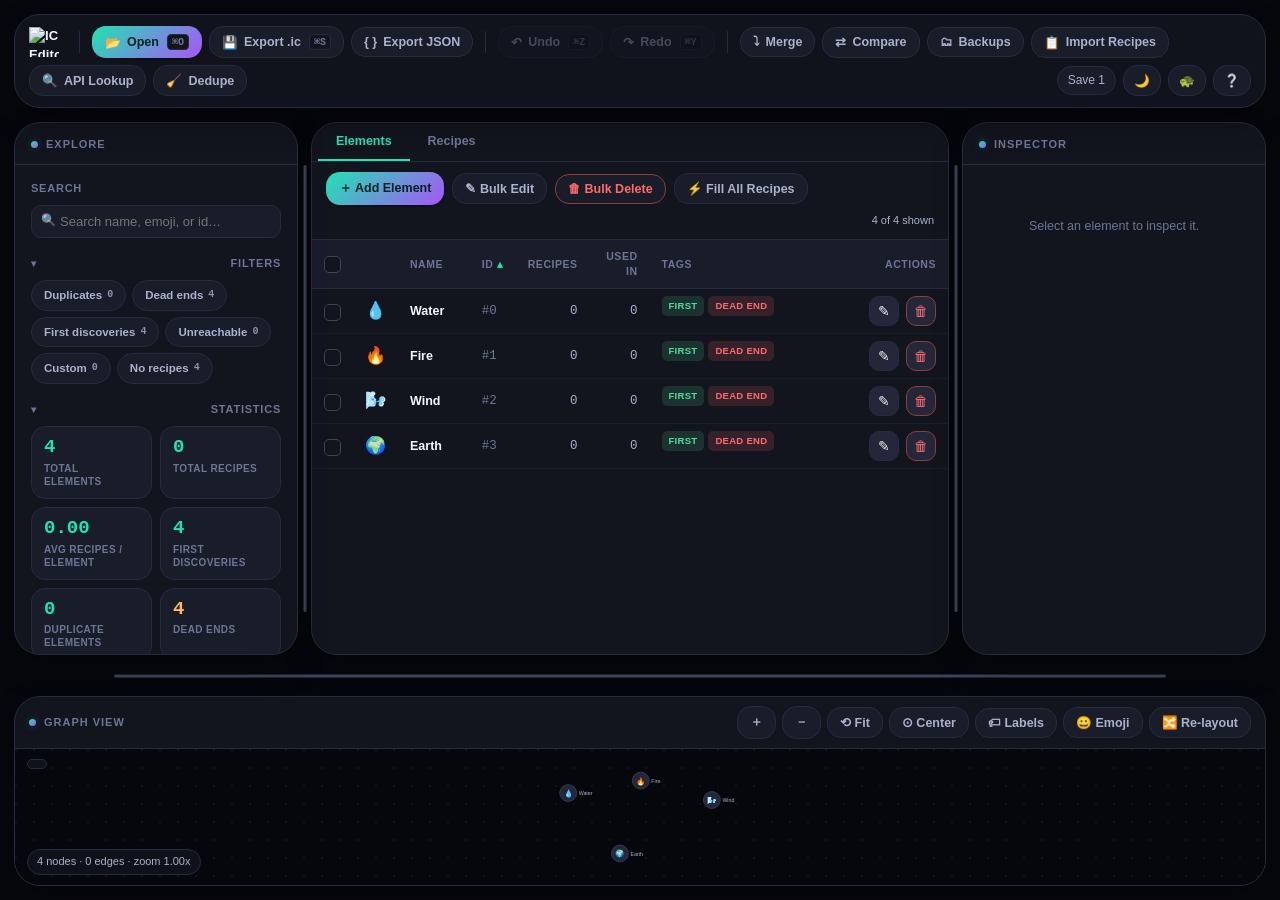
==== index.bc.html @ c38b6822 "Rename index.html to index.bc.html" ====
<!DOCTYPE html><html lang="en"><head><meta charset="UTF-8"><meta name="viewport" content="width=device-width,initial-scale=1"><meta http-equiv="X-UA-Compatible" content="IE=edge"><meta name="color-scheme" content="light dark"><meta name="referrer" content="strict-origin-when-cross-origin"><meta name="format-detection" content="telephone=no"><meta name="rating" content="general"><link rel="apple-touch-icon" sizes="180x180" href="/apple-touch-icon.png"><link rel="icon" type="image/png" sizes="32x32" href="/favicon-32x32.png"><link rel="icon" type="image/png" sizes="16x16" href="/favicon-16x16.png"><link rel="shortcut icon" href="/favicon.ico"><link rel="preload" as="image" href="icon.png" fetchpriority="high"><link rel="preconnect" href="https://infinibrowser-ws-test.vercel.app"><link rel="dns-prefetch" href="https://infinibrowser-ws-test.vercel.app"><link rel="preconnect" href="https://cors.qikseek.qzz.io"><link rel="dns-prefetch" href="https://cors.qikseek.qzz.io"><title>InfiniEdit</title><meta name="description" content="Fast, browser-based Infinite Craft save editor. Edit elements and recipes, analyze saves, visualize dependencies, and look up recipes live."><meta name="keywords" content="Infinite Craft, Infinite Craft save editor, .ic editor, Infinite Craft editor, Infinite Craft tools, save file editor, element editor, recipe editor, InfiniEdit"><meta name="author" content="InfiniEdit"><meta name="application-name" content="InfiniEdit"><meta name="robots" content="index, follow, max-image-preview:large, max-snippet:-1, max-video-preview:-1"><meta name="googlebot" content="index, follow"><link rel="canonical" href="https://infiniedit.qzz.io"><link rel="alternate" hreflang="en" href="https://infiniedit.qzz.io"><link rel="alternate" hreflang="x-default" href="https://infiniedit.qzz.io"><link rel="sitemap" type="application/xml" href="/sitemap.xml"><meta property="og:type" content="website"><meta property="og:url" content="https://infiniedit.qzz.io"><meta property="og:title" content="InfiniEdit"><meta property="og:description" content="Edit, analyze, and visualize Infinite Craft save files directly in your browser, with live recipe lookups. No uploads, no accounts."><meta property="og:image" content="https://infiniedit.qzz.io/icon.png"><meta property="og:image:alt" content="InfiniEdit logo"><meta property="og:image:type" content="image/png"><meta property="og:site_name" content="InfiniEdit"><meta property="og:locale" content="en_US"><meta name="twitter:card" content="summary_large_image"><meta name="twitter:title" content="InfiniEdit"><meta name="twitter:description" content="A fast, private Infinite Craft save editor for .ic files. Edit elements, recipes, analyze saves, look up recipes live, and visualize your discoveries."><meta name="twitter:image" content="https://infiniedit.qzz.io/icon.png"><meta name="twitter:image:alt" content="InfiniEdit logo"><meta name="theme-color" content="#0e9787" media="(prefers-color-scheme: light)"><meta name="theme-color" content="#8A2BE2" media="(prefers-color-scheme: dark)"><meta name="mobile-web-app-capable" content="yes"><meta name="apple-mobile-web-app-capable" content="yes"><meta name="apple-mobile-web-app-status-bar-style" content="black-translucent"><meta name="apple-mobile-web-app-title" content="InfiniEdit"><link rel="manifest" href="manifest.webmanifest"><script type="application/ld+json">{
  "@context": "https://schema.org",
  "@type": "WebApplication",
  "@id": "https://infiniedit.qzz.io/#app",
  "name": "InfiniEdit",
  "url": "https://infiniedit.qzz.io",
  "image": "https://infiniedit.qzz.io/icon.png",
  "description": "A browser-based Infinite Craft save editor for editing, analyzing, and visualizing .ic save files, with live recipe lookups.",
  "datePublished": "2026-01-01",
  "dateModified": "2026-07-15",
  "applicationCategory": "UtilityApplication",
  "operatingSystem": "Any",
  "browserRequirements": "Requires a modern web browser",
  "inLanguage": "en",
  "isAccessibleForFree": true,
  "author": {
    "@type": "Organization",
    "name": "InfiniEdit",
    "url": "https://infiniedit.qzz.io"
  },
  "offers": {
    "@type": "Offer",
    "price": "0",
    "priceCurrency": "USD"
  },
  "featureList": [
    "Infinite Craft .ic save editing",
    "Element editor",
    "Recipe editor",
    "Save analysis",
    "Dependency graph visualization",
    "Live recipe lookups",
    "Local backups"
  ]
}</script><script type="application/ld+json">{
  "@context": "https://schema.org",
  "@type": "WebSite",
  "@id": "https://infiniedit.qzz.io/#website",
  "name": "InfiniEdit",
  "url": "https://infiniedit.qzz.io",
  "inLanguage": "en"
}</script><style>/* =============================================================
   INFINIEDIT — DESIGN SYSTEM
   All original selectors are preserved 1:1 so existing JS
   (which toggles classes like .open/.active/.selected/.show/
   .collapsed/.dimmed/.sorted etc.) continues to work unchanged.
   Row heights tied to JS virtualization math (36px) are preserved.
   ============================================================= */

:root{
  /* --- surfaces --- */
  --bg-0:#06070c;--bg-1:#12141e;--bg-2:#191c29;--bg-3:#232739;--bg-4:#2f3448;
  --border:#262b3d;--border-light:#3d4358;
  /* --- text --- */
  --text-0:#f6f7fc;--text-1:#aab2cc;--text-2:#6d7694;
  /* --- accent --- */
  --accent:#20e3b2;--accent-2:#a855f7;--accent-dim:#189d7c;
  --accent-glow:rgba(32,227,178,.24);--accent-2-glow:rgba(168,85,247,.24);
  --accent-gradient:linear-gradient(135deg,var(--accent),var(--accent-2));
  --danger:#ff6b6b;--danger-dim:#8f3d37;--warn:#ffb84d;--good:#4fdc9d;
  /* --- type --- */
  --mono:"JetBrains Mono","SFMono-Regular",Consolas,"Liberation Mono",Menlo,monospace;
  --sans:-apple-system,BlinkMacSystemFont,"Segoe UI",Roboto,Helvetica,Arial,sans-serif;
  /* --- motion --- */
  --ease:cubic-bezier(.22,.9,.32,1);--ease-spring:cubic-bezier(.34,1.4,.4,1);
  /* --- spacing / radius / elevation --- */
  --sp-1:4px;--sp-2:8px;--sp-3:12px;--sp-4:16px;--sp-5:22px;--sp-6:32px;
  --rad-sm:10px;--rad-md:14px;--rad-lg:20px;--rad-xl:26px;--rad-full:999px;
  --shadow-sm:0 1px 2px rgba(0,0,0,.3),0 1px 1px rgba(0,0,0,.2);
  --shadow-md:0 14px 34px -10px rgba(0,0,0,.5);
  --shadow-lg:0 28px 70px -14px rgba(0,0,0,.6);
  --panel-gap:14px;
  /* --- safe areas / touch --- */
  --safe-t:env(safe-area-inset-top,0px);--safe-b:env(safe-area-inset-bottom,0px);
  --safe-l:env(safe-area-inset-left,0px);--safe-r:env(safe-area-inset-right,0px);
  --tap:42px;
}

body.light-theme{
  --bg-0:#f6f7fb;--bg-1:#ffffff;--bg-2:#eef1f7;--bg-3:#e3e8f1;--bg-4:#d3dae7;
  --border:#dee3ee;--border-light:#c4cddc;
  --text-0:#141826;--text-1:#4a5268;--text-2:#7c869e;
  --accent:#0aa88f;--accent-2:#8b3ff0;--accent-dim:#088873;
  --accent-glow:rgba(10,168,143,.16);--accent-2-glow:rgba(139,63,240,.16);
  --danger:#d6473d;--danger-dim:#a8362d;--warn:#a97209;--good:#1f9d63;
  --shadow-sm:0 1px 2px rgba(20,24,38,.06);
  --shadow-md:0 10px 28px -8px rgba(20,24,38,.14);
  --shadow-lg:0 24px 60px -14px rgba(20,24,38,.22);
}
body.light-theme #graph-canvas-wrap{background:radial-gradient(circle at 1px 1px,rgba(0,0,0,.05) 1px,transparent 0) 0 0/18px 18px,var(--bg-0)}
body.light-theme #dropzone-overlay{background:rgba(14,151,135,.06)}
body.light-theme .modal-overlay{background:rgba(30,34,46,.32)}
body.light-theme .tag.custom{background:rgba(0,0,0,.06)}
body.light-theme #toolbar .brand .brand-icon{filter:invert(1)}

/* =============================================================
   RESET / BASE
   ============================================================= */
*{box-sizing:border-box;-webkit-tap-highlight-color:transparent}
body,html{height:100%;margin:0;overscroll-behavior:none}
body{
  background:var(--bg-0);color:var(--text-0);font-family:var(--sans);
  font-size:13.5px;line-height:1.45;overflow:hidden;-webkit-font-smoothing:antialiased;
  transition:background-color .25s var(--ease),color .25s var(--ease);
  touch-action:manipulation;
}
button{font-family:var(--sans);touch-action:manipulation}
input,select,textarea{font-family:var(--sans);font-size:16px}
@media (min-width:641px){input,select,textarea{font-size:inherit}}
:focus-visible{outline:2px solid var(--accent);outline-offset:2px;border-radius:4px}
::-webkit-scrollbar{width:10px;height:10px}
::-webkit-scrollbar-track{background:0 0}
::-webkit-scrollbar-thumb{background:var(--bg-4);border-radius:var(--rad-full)}
::-webkit-scrollbar-thumb:hover{background:var(--border-light)}

/* =============================================================
   APP SHELL
   ============================================================= */
#app{display:flex;flex-direction:column;height:100vh;opacity:0;transition:opacity .18s ease}

/* --- skip link (accessibility) --- */
.skip-link{
  position:absolute;left:-9999px;top:0;z-index:10000;
  background:var(--accent,#0e9787);color:#fff;padding:10px 16px;border-radius:0 0 8px 0;
  text-decoration:none;font-weight:600;font-size:14px;
}
.skip-link:focus{left:0;}

/* --- toolbar --- */
#toolbar{
  display:flex;align-items:center;gap:7px;
  padding:11px 14px;padding-top:calc(11px + var(--safe-t));
  padding-left:calc(14px + var(--safe-l));padding-right:calc(14px + var(--safe-r));
  background:color-mix(in srgb,var(--bg-1) 90%,transparent);
  border-bottom:1px solid var(--border);flex-shrink:0;flex-wrap:wrap;z-index:50;
  -webkit-backdrop-filter:blur(14px) saturate(150%);backdrop-filter:blur(14px) saturate(150%);
  box-shadow:0 1px 0 rgba(0,0,0,.02);
}
@media (min-width:901px){
  #toolbar{margin:var(--panel-gap) var(--panel-gap) 0;border-radius:var(--rad-xl);border:1px solid var(--border);box-shadow:var(--shadow-md)}
}
#toolbar .brand{font-weight:800;letter-spacing:.1px;color:var(--text-0);margin-right:8px;display:flex;align-items:center;gap:6px;font-size:13px}
#toolbar .brand .brand-icon{height:30px;width:auto;display:block;transition:filter .25s ease,transform .2s var(--ease-spring)}
#toolbar .brand .brand-icon:hover{transform:scale(1.05)}
#toolbar .brand .dot{background:var(--accent-gradient);-webkit-background-clip:text;background-clip:text;color:transparent;filter:drop-shadow(0 0 6px var(--accent-glow))}
#toolbar .sep{width:1px;height:22px;background:var(--border);margin:0 5px;border-radius:1px}
#toolbar .spacer{flex:1}
#toolbar .savename{
  font-size:12px;color:var(--text-1);padding:5px 10px;border:1px solid var(--border);
  border-radius:var(--rad-full);background:var(--bg-2);max-width:220px;
  white-space:nowrap;overflow:hidden;text-overflow:ellipsis;
}

/* --- toolbar buttons --- */
button.tbtn{
  display:flex;align-items:center;gap:6px;background:var(--bg-2);color:var(--text-1);
  border:1px solid var(--border);border-radius:var(--rad-md);padding:7px 12px;font-size:12.5px;
  font-weight:600;cursor:pointer;white-space:nowrap;
  transition:background .16s var(--ease),border-color .16s var(--ease),color .16s var(--ease),
             transform .12s var(--ease-spring),box-shadow .16s var(--ease);
}
button.tbtn:hover{background:var(--bg-3);color:var(--text-0);border-color:var(--border-light);transform:translateY(-1px)}
button.tbtn:active{transform:translateY(0) scale(.96);filter:brightness(.95)}
button.tbtn:active{background:var(--bg-4);transform:scale(.96) translateY(0)}
button.tbtn:disabled{opacity:.35;cursor:not-allowed;transform:none}
button.tbtn.primary{background:var(--accent-gradient);border:0;padding:8px 13px;color:#04221d;font-weight:700;box-shadow:var(--shadow-sm)}
button.tbtn.primary:hover{filter:brightness(1.08);box-shadow:0 0 0 4px var(--accent-glow),var(--shadow-sm);transform:translateY(-1px)}
button.tbtn.primary:active{filter:brightness(.96);transform:scale(.96)}
button.tbtn.danger{border-color:var(--danger-dim);color:var(--danger)}
button.tbtn.danger:hover{background:var(--danger-dim);color:#fff}
button.tbtn .kbd{font-family:var(--mono);font-size:10px;color:var(--text-2);background:var(--bg-1);border:1px solid var(--border);border-radius:4px;padding:1px 4px;margin-left:2px}

/* =============================================================
   LAYOUT / PANELS
   ============================================================= */
#mainsplit{flex:1;display:flex;min-height:0;overflow:hidden;background:var(--bg-0)}
#bottomsplit{display:flex;flex-direction:column;flex:1;min-height:0;background:var(--bg-0)}
.panel{background:var(--bg-1);display:flex;flex-direction:column;min-width:0;min-height:0;overflow:hidden;border:1px solid var(--border)}
.panel-header{
  padding:14px 16px 11px;border-bottom:1px solid var(--border);
  display:flex;align-items:center;justify-content:space-between;flex-shrink:0;
}
.panel-header h2{font-size:11px;text-transform:uppercase;letter-spacing:.09em;color:var(--text-2);margin:0;font-weight:800;display:flex;align-items:center;gap:8px}
.panel-header h2::before{content:'';width:7px;height:7px;border-radius:50%;background:var(--accent-gradient);flex-shrink:0;box-shadow:0 0 8px var(--accent-glow)}
.panel-body{flex:1;overflow-y:auto;padding:16px;contain:paint}
#sidebar-left{width:284px;flex-shrink:0}
#sidebar-right{width:304px;flex-shrink:0}
#center{flex:1;min-width:200px;display:flex;flex-direction:column}

.resizer{width:13px;flex-shrink:0;cursor:col-resize;background:0 0;position:relative;z-index:10;touch-action:none}
.resizer::after{content:'';position:absolute;left:50%;top:8%;bottom:8%;width:3px;transform:translateX(-50%);background:var(--border-light);border-radius:var(--rad-full);transition:background .15s var(--ease),height .15s var(--ease)}
.resizer.active::after,.resizer:hover::after{background:var(--accent)}
.resizer.horizontal{width:auto;height:13px;cursor:row-resize}
#graph-resizer{height:13px;cursor:row-resize;background:0 0;flex-shrink:0;touch-action:none;position:relative}
#graph-resizer::after{content:'';position:absolute;top:50%;left:8%;right:8%;height:3px;transform:translateY(-50%);background:var(--border-light);border-radius:var(--rad-full);transition:background .15s var(--ease)}
#graph-resizer.active::after,#graph-resizer:hover::after{background:var(--accent)}
#graphpanel{height:190px;flex-shrink:0;display:flex;flex-direction:column;min-height:120px}

@media (min-width:901px){
  #bottomsplit{padding:var(--panel-gap) var(--panel-gap) 0;gap:var(--panel-gap);box-sizing:border-box}
  #mainsplit{gap:0;overflow:visible}
  .panel{border-radius:var(--rad-xl);box-shadow:var(--shadow-md)}
  #graphpanel{border-radius:var(--rad-xl);box-shadow:var(--shadow-md);margin-bottom:var(--panel-gap)}
}

/* =============================================================
   SECTIONS / STATS / LISTS (left + right sidebars)
   ============================================================= */
.section{margin-bottom:18px}
.section-title{
  font-size:11px;text-transform:uppercase;letter-spacing:.07em;color:var(--text-2);
  margin:0 0 8px;font-weight:800;display:flex;align-items:center;justify-content:space-between;
  cursor:pointer;user-select:none;
}
.section-title:hover{color:var(--text-1)}
.section-title .chev{transition:transform .18s var(--ease-spring);font-size:10px}
.section.collapsed .chev{transform:rotate(-90deg)}
.section.collapsed .section-content{display:none}

.stat-grid{display:grid;grid-template-columns:1fr 1fr;gap:8px}
.stat-card{
  background:var(--bg-2);border:1px solid var(--border);border-radius:var(--rad-md);
  padding:10px 12px;transition:border-color .15s var(--ease),transform .15s var(--ease-spring);
}
.stat-card:hover{border-color:var(--border-light)}
.stat-card .num{font-size:19px;font-weight:800;font-family:var(--mono);color:var(--accent);line-height:1.15}
.stat-card .lbl{font-size:10px;color:var(--text-2);margin-top:3px;line-height:1.3;font-weight:600;text-transform:uppercase;letter-spacing:.04em}
.stat-card.warn .num{color:var(--warn)}
.stat-card.danger .num{color:var(--danger)}
.stat-card.full{grid-column:1/3}

.stat-list{font-size:12px;color:var(--text-1)}
.stat-list-row{display:flex;justify-content:space-between;gap:8px;padding:5px 2px;border-bottom:1px solid var(--bg-2);border-radius:6px;transition:background .12s var(--ease)}
.stat-list-row .k{color:var(--text-1);display:flex;align-items:center;gap:6px;overflow:hidden;text-overflow:ellipsis;white-space:nowrap}
.stat-list-row .v{font-family:var(--mono);color:var(--text-0);flex-shrink:0;font-weight:600}
.clickable-row{cursor:pointer;margin:0 -6px;padding-left:6px;padding-right:6px}
.clickable-row:hover{background:var(--bg-2)}
.clickable-row:hover .k{color:var(--accent)}

/* =============================================================
   FORM CONTROLS
   ============================================================= */
input.field-input,input.search-input,select.field-input,textarea.field-input{
  width:100%;background:var(--bg-2);border:1px solid var(--border);color:var(--text-0);
  border-radius:var(--rad-sm);padding:8px 10px;font-size:13px;outline:0;
  transition:border-color .14s var(--ease),box-shadow .14s var(--ease),background .14s var(--ease);
}
input.field-input:focus,input.search-input:focus,select.field-input:focus,textarea.field-input:focus{
  border-color:var(--accent);box-shadow:0 0 0 3px var(--accent-glow);background:var(--bg-1);
}
.search-wrap{position:relative;margin-bottom:10px}
.search-wrap .icon{position:absolute;left:10px;top:50%;transform:translateY(-50%);color:var(--text-2);font-size:12px;pointer-events:none}
.search-wrap input{padding-left:28px}

.filter-chip-row{display:flex;flex-wrap:wrap;gap:6px}
.chip{
  display:flex;align-items:center;gap:5px;background:var(--bg-2);border:1px solid var(--border);
  border-radius:var(--rad-full);padding:6px 12px;font-size:11.5px;color:var(--text-1);
  cursor:pointer;user-select:none;font-weight:600;transition:all .14s var(--ease);
}
.chip:hover{border-color:var(--border-light);color:var(--text-0);transform:translateY(-1px)}
.chip.active{background:var(--accent-glow);border-color:var(--accent);color:var(--accent)}
.chip .count{font-family:var(--mono);font-size:10px;opacity:.8}

label.field-label{display:block;font-size:10.5px;text-transform:uppercase;letter-spacing:.06em;color:var(--text-2);margin:12px 0 5px;font-weight:800}
label.field-label:first-child{margin-top:0}

/* =============================================================
   CENTER: TABS / TOOLBAR / TABLE
   ============================================================= */
#center-tabs{display:flex;border-bottom:1px solid var(--border);background:var(--bg-1);flex-shrink:0;padding:0 6px}
.tabbtn{
  padding:11px 18px;font-size:12.5px;color:var(--text-2);background:0 0;border:none;cursor:pointer;
  border-bottom:2px solid transparent;font-weight:700;transition:color .15s var(--ease),border-color .15s var(--ease);
}
.tabbtn:hover{color:var(--text-1)}
.tabbtn.active{color:var(--accent);border-bottom-color:var(--accent)}
#center-toolbar{display:flex;align-items:center;gap:8px;padding:10px 14px;border-bottom:1px solid var(--border);flex-shrink:0;flex-wrap:wrap;background:var(--bg-1)}
#center-toolbar .grow{flex:1;min-width:140px}
#center-content{flex:1;overflow:hidden;display:flex;flex-direction:column;min-height:0;contain:paint}

.table-wrap{flex:1;overflow:auto}
table.elem-table{width:100%;border-collapse:collapse;font-size:12.5px}
table.elem-table thead th{
  position:sticky;top:0;background:var(--bg-2);text-align:left;padding:9px 12px;color:var(--text-2);
  font-size:10.5px;text-transform:uppercase;letter-spacing:.05em;border-bottom:1px solid var(--border);
  z-index:2;font-weight:800;cursor:pointer;user-select:none;transition:color .12s var(--ease);
}
table.elem-table thead th:hover{color:var(--text-0)}
table.elem-table thead th.sorted::after{content:' ▾';color:var(--accent)}
table.elem-table thead th.sorted.asc::after{content:' ▴';color:var(--accent)}
table.elem-table tbody tr{border-bottom:1px solid var(--bg-2);cursor:pointer;transition:background .28s var(--ease),box-shadow .28s var(--ease),filter .22s var(--ease)}
table.elem-table tbody tr:hover{background:var(--bg-2)}
table.elem-table tbody tr:active{filter:brightness(.92)}
table.elem-table tbody tr.selected{background:var(--accent-glow);box-shadow:inset 3px 0 0 var(--accent);animation:rowSelectPop .55s var(--ease) both}
table.elem-table tbody tr.selected-bulk{background:var(--accent-2-glow);box-shadow:inset 3px 0 0 var(--accent-2);animation:rowSelectPop .55s var(--ease) both}
table.elem-table tbody tr.selected.selected-bulk{background:linear-gradient(90deg,var(--accent-glow),var(--accent-2-glow));box-shadow:inset 3px 0 0 var(--accent),inset -3px 0 0 var(--accent-2)}
@keyframes rowSelectPop{
  0%{filter:brightness(1.35) saturate(1.15)}
  60%{filter:brightness(1.08) saturate(1.05)}
  100%{filter:brightness(1) saturate(1)}
}
table.elem-table td{padding:7px 12px;color:var(--text-1);vertical-align:middle}
table.elem-table td.emoji-cell{font-size:17px;width:30px;text-align:center}
table.elem-table td.name-cell{color:var(--text-0);font-weight:600}
table.elem-table td.id-cell{font-family:var(--mono);color:var(--text-2);width:46px}
table.elem-table td.num-cell{font-family:var(--mono);text-align:right;width:60px}
table.elem-table td.tags-cell{display:flex;gap:4px;flex-wrap:wrap}

.tag{font-size:9.5px;padding:3px 7px;border-radius:5px;font-weight:800;letter-spacing:.03em;text-transform:uppercase}
.tag.first{background:rgba(79,220,157,.15);color:var(--good)}
.tag.dup{background:rgba(242,186,72,.15);color:var(--warn)}
.tag.dead{background:rgba(243,111,102,.15);color:var(--danger)}
.tag.unreach{background:rgba(154,139,253,.18);color:var(--accent-2)}
.tag.custom{background:rgba(255,255,255,.08);color:var(--text-1)}
.tag.norecipe{background:rgba(242,186,72,.15);color:var(--warn)}

.icon-btn.lookup{color:var(--accent);border-color:var(--accent-dim)}
.icon-btn.lookup:hover{background:var(--accent-glow)}
.icon-btn.lookup:disabled{opacity:.4;cursor:wait}
td.actions-cell{text-align:right;white-space:nowrap;width:130px;min-width:130px;padding-right:12px;overflow:visible}
td.actions-cell .icon-btn{display:inline-flex;vertical-align:middle;margin-left:4px}
.icon-btn{background:var(--bg-3);border:1px solid var(--border);color:var(--text-0);border-radius:var(--rad-sm);width:30px;height:30px;display:flex;align-items:center;justify-content:center;cursor:pointer;font-size:14px;flex-shrink:0;transition:background .12s var(--ease),color .12s var(--ease),transform .1s var(--ease),filter .1s var(--ease),border-color .12s var(--ease)}
.icon-btn:hover{background:var(--accent-glow);color:var(--accent);border-color:var(--accent)}
.icon-btn:active{transform:scale(.88);filter:brightness(.92)}
.icon-btn.danger{color:var(--danger);border-color:var(--danger-dim)}
.icon-btn.danger:hover{background:var(--danger-dim);color:#fff;border-color:var(--danger)}
.checkbox-cell{width:28px;text-align:center}

/* Custom animated checkboxes (row-cb / select-all-cb) */
.checkbox-cell input[type="checkbox"]{
  appearance:none;-webkit-appearance:none;margin:0;
  width:17px;height:17px;border-radius:5px;
  border:1.5px solid var(--border-light);background:var(--bg-1);
  display:inline-grid;place-content:center;vertical-align:middle;
  cursor:pointer;position:relative;
  transition:background .22s var(--ease),border-color .22s var(--ease),transform .16s var(--ease);
}
.checkbox-cell input[type="checkbox"]:hover{border-color:var(--accent)}
.checkbox-cell input[type="checkbox"]:active{transform:scale(.88)}
.checkbox-cell input[type="checkbox"]::before{
  content:"";
  width:10px;height:10px;
  clip-path:polygon(14% 44%,0 65%,50% 100%,100% 16%,80% 0,45% 62%);
  transform:scale(0);transform-origin:center;
  background:#04221d;
  transition:transform .36s var(--ease-spring);
}
.checkbox-cell input[type="checkbox"]::after{
  content:"";position:absolute;inset:-4px;border-radius:8px;
  box-shadow:0 0 0 0 var(--accent-glow);opacity:0;pointer-events:none;
}
.checkbox-cell input[type="checkbox"]:checked{
  background:var(--accent-gradient);border-color:transparent;
  box-shadow:0 0 0 3px var(--accent-glow);
}
.checkbox-cell input[type="checkbox"]:checked::before{transform:scale(1)}
.checkbox-cell input[type="checkbox"]:checked::after{animation:checkRingPulse .75s var(--ease) both}
@keyframes checkRingPulse{
  0%{box-shadow:0 0 0 0 var(--accent-glow);opacity:.9}
  100%{box-shadow:0 0 0 9px transparent;opacity:0}
}
.checkbox-cell input[type="checkbox"]:indeterminate{
  background:var(--accent-gradient);border-color:transparent;
}
.checkbox-cell input[type="checkbox"]:indeterminate::before{
  clip-path:none;width:9px;height:2px;border-radius:1px;transform:scale(1);
}

/* =============================================================
   EMPTY STATES
   ============================================================= */
.empty-state{display:flex;flex-direction:column;align-items:center;justify-content:center;height:100%;color:var(--text-2);text-align:center;padding:44px;gap:12px}
.empty-state .big{font-size:44px;opacity:.55;filter:drop-shadow(0 6px 18px var(--accent-glow))}
.empty-state h3{color:var(--text-0);margin:0;font-size:15px;font-weight:700}
.empty-state p{margin:0;font-size:12.5px;max-width:320px;line-height:1.6}

/* =============================================================
   RECIPES LIST
   ============================================================= */
.recipe-table-wrap{flex:1;overflow:auto}
.recipe-row{display:grid;grid-template-columns:50px 1fr 28px 1fr 70px;gap:8px;align-items:center;padding:6px 12px;border-bottom:1px solid var(--bg-2);font-size:12.5px;transition:background .12s var(--ease)}
.recipe-row:hover{background:var(--bg-2)}
.recipe-row .ing{display:flex;align-items:center;gap:6px;color:var(--text-0);overflow:hidden}
.recipe-row .ing .em{font-size:14px}
.recipe-row .plus{color:var(--text-2);text-align:center}
.recipe-row .result{display:flex;align-items:center;gap:6px;color:var(--accent);font-weight:700;overflow:hidden}
.recipe-row .id-badge{font-family:var(--mono);font-size:10px;color:var(--text-2)}

/* =============================================================
   INSPECTOR
   ============================================================= */
.inspector-empty{color:var(--text-2);font-size:12.5px;text-align:center;padding:36px 12px}
.inspector-head{display:flex;align-items:center;gap:12px;margin-bottom:16px}
.inspector-emoji{font-size:34px;width:56px;height:56px;display:flex;align-items:center;justify-content:center;background:var(--bg-2);border-radius:var(--rad-md);border:1px solid var(--border);flex-shrink:0}
.inspector-name{font-size:16.5px;font-weight:800;color:var(--text-0);word-break:break-word}
.inspector-id{font-family:var(--mono);font-size:11px;color:var(--text-2)}
.inspector-tags{display:flex;gap:5px;margin-top:6px;flex-wrap:wrap}

.dep-tree{font-size:12.5px}
.dep-node{display:flex;align-items:center;gap:6px;padding:5px 7px;border-radius:6px;cursor:pointer;margin:1px 0;transition:background .12s var(--ease)}
.dep-node:hover{background:var(--bg-2)}
.dep-node .em{font-size:13px}
.dep-node .nm{color:var(--text-1);flex:1;overflow:hidden;text-overflow:ellipsis;white-space:nowrap}
.dep-children{margin-left:17px;border-left:1px dashed var(--border);padding-left:7px}
.dep-toggle{width:14px;color:var(--text-2);font-size:9px;text-align:center;flex-shrink:0}

/* =============================================================
   GRAPH
   ============================================================= */
#graphpanel .panel-header{padding:9px 14px}
#graph-toolbar{display:flex;gap:6px;align-items:center;flex-wrap:wrap}
#graph-canvas-wrap{flex:1;position:relative;overflow:hidden;background:radial-gradient(circle at 1px 1px,rgba(255,255,255,.045) 1px,transparent 0) 0 0/18px 18px,var(--bg-0)}
#graph-svg{width:100%;height:100%;display:block;cursor:grab;touch-action:none}
#graph-svg.panning{cursor:grabbing}
.graph-edge{stroke:#3a4258;stroke-width:1.2;fill:none;transition:stroke .2s var(--ease),opacity .2s var(--ease)}
.graph-edge.hl-fwd{stroke:var(--accent);stroke-width:1.8;opacity:.9}
.graph-edge.hl-rev{stroke:var(--warn);stroke-width:1.8;opacity:.9}
.graph-node-circle{fill:var(--bg-3);stroke:var(--border-light);stroke-width:1.5;cursor:pointer;transition:fill .18s var(--ease),stroke .18s var(--ease),opacity .18s var(--ease),filter .18s var(--ease)}
.graph-node-circle:hover{stroke:var(--text-1);filter:drop-shadow(0 0 6px rgba(255,255,255,.15))}
.graph-node-circle.selected{fill:var(--accent-glow);stroke:var(--accent);stroke-width:2.5;filter:drop-shadow(0 0 8px var(--accent-glow)) drop-shadow(0 0 14px var(--accent-2-glow))}
.graph-node-circle.hl-fwd{stroke:var(--accent)}
.graph-node-circle.hl-rev{stroke:var(--warn)}
.graph-node-circle.dimmed{opacity:.25}
.graph-edge.dimmed{opacity:.08}
.graph-label{fill:var(--text-1);font-size:10px;font-family:var(--sans);pointer-events:none;user-select:none;transition:opacity .18s var(--ease)}
.graph-label.dimmed{opacity:.15}
.graph-emoji{font-size:14px;text-anchor:middle;dominant-baseline:central;pointer-events:none;user-select:none}
#graph-viewport{will-change:transform}
#graph-viewport.animated{transition:transform .32s var(--ease-spring)}
#graph-status{position:absolute;bottom:10px;left:12px;font-size:11px;color:var(--text-1);background:color-mix(in srgb,var(--bg-1) 85%,transparent);padding:4px 9px;border-radius:var(--rad-full);pointer-events:none;border:1px solid var(--border);-webkit-backdrop-filter:blur(6px);backdrop-filter:blur(6px)}
#graph-search-hint{position:absolute;top:10px;left:12px;font-size:11px;color:var(--text-1);background:color-mix(in srgb,var(--bg-1) 85%,transparent);padding:4px 9px;border-radius:var(--rad-full);pointer-events:none;border:1px solid var(--border);-webkit-backdrop-filter:blur(6px);backdrop-filter:blur(6px)}

/* =============================================================
   MODALS
   ============================================================= */
.modal-overlay{position:fixed;inset:0;background:rgba(4,6,10,.55);display:flex;align-items:center;justify-content:center;z-index:1000;backdrop-filter:blur(4px);animation:overlayfade .18s var(--ease)}
@keyframes overlayfade{from{opacity:0}to{opacity:1}}
.modal{background:var(--bg-1);border:1px solid var(--border);border-radius:var(--rad-xl);width:460px;max-width:92vw;max-height:86vh;display:flex;flex-direction:column;box-shadow:var(--shadow-lg);animation:modalpop .22s var(--ease-spring)}
@keyframes modalpop{from{opacity:0;transform:scale(.96) translateY(10px)}to{opacity:1;transform:scale(1) translateY(0)}}
.modal.wide{width:680px}
.modal-header{padding:16px 20px;border-bottom:1px solid var(--border);display:flex;justify-content:space-between;align-items:center}
.modal-header h3{margin:0;font-size:14.5px;color:var(--text-0);font-weight:800}
.modal-close{background:0 0;border:none;color:var(--text-2);font-size:19px;cursor:pointer;line-height:1;border-radius:var(--rad-sm);width:28px;height:28px;transition:background .12s var(--ease),color .12s var(--ease)}
.modal-close:hover{color:var(--text-0);background:var(--bg-2)}
.modal-body{padding:18px 20px;overflow-y:auto;flex:1}
.modal-footer{padding:14px 20px;border-top:1px solid var(--border);display:flex;justify-content:flex-end;gap:8px}
.modal-row{display:flex;gap:10px;align-items:flex-end}
.modal-row>div{flex:1}

.emoji-input-row{display:flex;gap:8px}
.emoji-input-row input{width:60px;text-align:center;font-size:18px;flex:none}
.emoji-picker-list{display:flex;flex-wrap:wrap;gap:4px;max-height:140px;overflow-y:auto;margin-top:8px;padding:8px;background:var(--bg-2);border-radius:var(--rad-sm);border:1px solid var(--border)}
.emoji-picker-list span{font-size:17px;cursor:pointer;padding:5px;border-radius:6px;transition:background .1s var(--ease)}
.emoji-picker-list span:hover{background:var(--bg-4)}

.ingredient-picker{position:relative}
.ingredient-results{position:absolute;top:100%;left:0;right:0;background:var(--bg-2);border:1px solid var(--border);border-radius:var(--rad-sm);max-height:160px;overflow-y:auto;z-index:30;margin-top:4px;box-shadow:var(--shadow-md)}
.ingredient-results .opt{padding:7px 10px;cursor:pointer;display:flex;gap:6px;align-items:center;font-size:12.5px;transition:background .1s var(--ease)}
.ingredient-results .opt:hover{background:var(--bg-3)}
.ingredient-results .opt .em{font-size:14px}
.ingredient-results .opt .id{color:var(--text-2);font-family:var(--mono);font-size:10px;margin-left:auto}

.recipe-edit-row{display:flex;align-items:center;gap:8px;margin-bottom:8px}
.recipe-edit-row .arrow{color:var(--text-2)}
.recipe-edit-row .rm{flex-shrink:0}

/* =============================================================
   TOASTS
   ============================================================= */
.toast-stack{position:fixed;bottom:18px;right:18px;display:flex;flex-direction:column;gap:8px;z-index:2000}
.toast{
  background:var(--bg-2);border:1px solid var(--border-light);border-radius:var(--rad-md);
  padding:11px 15px;font-size:12.5px;color:var(--text-0);box-shadow:var(--shadow-md);
  display:flex;align-items:center;gap:8px;min-width:220px;animation:toastin .18s var(--ease-spring);
}
.toast.success{border-color:var(--accent-dim)}
.toast.error{border-color:var(--danger-dim)}
@keyframes toastin{from{opacity:0;transform:translateY(8px) scale(.98)}to{opacity:1;transform:translateY(0) scale(1)}}

/* =============================================================
   DROPZONE
   ============================================================= */
#dropzone-overlay{position:fixed;inset:0;background:rgba(45,220,194,.08);border:3px dashed var(--accent);z-index:5000;display:none;align-items:center;justify-content:center}
#dropzone-overlay.active{display:flex}
#dropzone-overlay .msg{background:var(--bg-1);padding:26px 40px;border-radius:var(--rad-lg);font-size:16px;color:var(--accent);border:1px solid var(--accent);font-weight:800;box-shadow:var(--shadow-lg)}

.btn-text{background:0 0;border:none;color:var(--accent);cursor:pointer;font-size:12px;text-decoration:underline;padding:0;font-weight:600}
.btn-text:hover{color:var(--text-0)}

#open-modal-dropzone{
  border:2px dashed var(--border-light);border-radius:var(--rad-lg);background:var(--bg-2);
  padding:40px 24px 32px;text-align:center;cursor:pointer;position:relative;user-select:none;
  transition:border-color .18s var(--ease),background .18s var(--ease),box-shadow .18s var(--ease),transform .18s var(--ease-spring);
}
#open-modal-dropzone.drag-over,#open-modal-dropzone:hover{border-color:var(--accent);background:color-mix(in srgb,var(--bg-2) 80%,var(--accent) 4%);box-shadow:0 0 0 5px var(--accent-glow);transform:translateY(-2px)}
#open-modal-dropzone .dz-icon{font-size:42px;margin-bottom:12px;line-height:1}
#open-modal-dropzone .dz-title{font-size:14.5px;font-weight:800;color:var(--text-0);margin-bottom:4px}
#open-modal-dropzone .dz-sub{font-size:12px;color:var(--text-2)}
#open-modal-dropzone .dz-btn{display:inline-block;margin-top:16px;padding:8px 20px;border-radius:var(--rad-md);background:var(--accent-gradient);color:#04221d;font-weight:800;font-size:12.5px;cursor:pointer;border:none;transition:filter .15s var(--ease),transform .15s var(--ease-spring)}
#open-modal-dropzone .dz-btn:hover{filter:brightness(1.1);transform:translateY(-1px)}
#open-modal-dropzone input[type=file]{display:none}

/* =============================================================
   TUTORIAL
   ============================================================= */
.tutorial-toggle{display:flex;align-items:center;justify-content:space-between;width:100%;background:0 0;border:none;color:var(--text-1);font-size:12.5px;font-weight:700;cursor:pointer;padding:12px 0 5px;border-top:1px solid var(--border);margin-top:18px;letter-spacing:.02em}
.tutorial-toggle .arr{font-size:10px;color:var(--text-2);transition:transform .2s var(--ease-spring)}
.tutorial-toggle.open .arr{transform:rotate(90deg)}
.tutorial-steps{display:none;padding:10px 0 4px}
.tutorial-steps.open{display:block}
.tut-step{display:flex;gap:12px;align-items:flex-start;padding:9px 0;border-bottom:1px solid var(--bg-3)}
.tut-step:last-child{border-bottom:none}
.tut-step .num{flex-shrink:0;width:23px;height:23px;border-radius:50%;background:var(--accent-gradient);color:#04221d;font-size:11px;font-weight:800;display:flex;align-items:center;justify-content:center}
.tut-step .body{flex:1}
.tut-step .body strong{font-size:12.5px;color:var(--text-0);display:block;margin-bottom:2px}
.tut-step .body span{font-size:11.5px;color:var(--text-2);line-height:1.55}
.tut-step .body code{background:var(--bg-3);border:1px solid var(--border);border-radius:5px;padding:1px 6px;font-family:var(--mono);font-size:10px;color:var(--accent)}
.tut-platform-tabs{display:flex;gap:6px;margin-bottom:10px;padding-top:4px}
.tut-ptab{padding:5px 13px;border-radius:var(--rad-full);font-size:11px;font-weight:700;cursor:pointer;background:var(--bg-3);color:var(--text-2);border:1px solid var(--border);transition:all .15s var(--ease)}
.tut-ptab.active{background:var(--accent-gradient);color:#04221d;border-color:transparent}
.tut-os-block{display:none}
.tut-os-block.active{display:block}

/* =============================================================
   BULK FILL
   ============================================================= */
.bulkfill-bar-track{width:100%;height:8px;border-radius:var(--rad-full);background:var(--bg-3);overflow:hidden;margin:12px 0 6px}
.bulkfill-bar-fill{height:100%;background:var(--accent-gradient);transition:width .3s var(--ease);border-radius:var(--rad-full)}
.bulkfill-count{font-size:12px;color:var(--text-2);display:flex;justify-content:space-between}
.bulkfill-log{margin-top:14px;max-height:180px;overflow-y:auto;border:1px solid var(--border);border-radius:var(--rad-md);background:var(--bg-2)}
.bulkfill-log-row{display:flex;align-items:center;gap:8px;padding:7px 11px;font-size:12px;border-bottom:1px solid var(--bg-3)}
.bulkfill-log-row:last-child{border-bottom:none}
.bulkfill-log-row .ic{width:16px;text-align:center;flex-shrink:0}
.bulkfill-log-row.ok .ic{color:var(--good)}
.bulkfill-log-row.fail .ic{color:var(--danger)}
.bulkfill-log-row .name{flex:1;color:var(--text-1);overflow:hidden;text-overflow:ellipsis;white-space:nowrap}

/* =============================================================
   UTILITIES
   ============================================================= */
.muted{color:var(--text-2)}
.small.muted,.muted.small{color:var(--text-1)}
.small{font-size:11px}
.flex{display:flex;align-items:center}
.gap6{gap:6px}
.gap8{gap:8px}
.between{justify-content:space-between}
.wrap{flex-wrap:wrap}

.diff-table{width:100%;border-collapse:collapse;font-size:12px}
.diff-table th{text-align:left;padding:7px 9px;background:var(--bg-2);color:var(--text-2);position:sticky;top:0;font-weight:800}
.diff-table td{padding:6px 9px;border-bottom:1px solid var(--bg-2)}
.diff-add{color:var(--good)}
.diff-rem{color:var(--danger)}
.diff-mod{color:var(--warn)}

.backup-item{display:flex;justify-content:space-between;align-items:center;padding:10px 12px;background:var(--bg-2);border-radius:var(--rad-md);margin-bottom:7px;border:1px solid var(--border);transition:border-color .12s var(--ease)}
.backup-item:hover{border-color:var(--border-light)}
.backup-item .meta{font-size:11px;color:var(--text-2)}
.backup-item .name{font-size:12.5px;color:var(--text-0);font-weight:700}

/* =============================================================
   MOBILE NAV / HAMBURGER / OVERFLOW MENU
   ============================================================= */
#btn-mobile-inspector,#btn-mobile-menu{display:none}
button.tbtn.icon-only{padding:7px 10px}
.hamburger-btn{padding:9px 11px}
.hamburger{position:relative;width:16px;height:12px;display:inline-block;flex-shrink:0}
.hamburger span{position:absolute;left:0;width:100%;height:2px;border-radius:2px;background:currentColor;transition:top .22s var(--ease-spring),transform .22s var(--ease-spring),opacity .16s var(--ease)}
.hamburger span:nth-child(1){top:0}
.hamburger span:nth-child(2){top:5px}
.hamburger span:nth-child(3){top:10px}
.hamburger-btn.open .hamburger span:nth-child(1){top:5px;transform:rotate(45deg)}
.hamburger-btn.open .hamburger span:nth-child(2){opacity:0;transform:scaleX(0)}
.hamburger-btn.open .hamburger span:nth-child(3){top:5px;transform:rotate(-45deg)}
.brand-short{display:none}

#mobile-backdrop{position:fixed;inset:0;background:rgba(4,6,10,.5);z-index:35;opacity:0;pointer-events:none;transition:opacity .22s var(--ease);-webkit-backdrop-filter:blur(2px);backdrop-filter:blur(2px)}
#mobile-backdrop.show{opacity:1;pointer-events:auto}

.overflow-wrap{position:relative}
.overflow-menu{
  display:none;position:fixed;top:0;left:0;background:var(--bg-2);border:1px solid var(--border);
  border-radius:var(--rad-md);box-shadow:var(--shadow-lg);padding:6px;width:210px;z-index:2500;
  flex-direction:column;gap:2px;max-height:min(400px,calc(100vh - 20px));overflow-y:auto;
  animation:popopen .18s var(--ease-spring);
}
.overflow-menu.show{display:flex}
@keyframes popopen{from{opacity:0;transform:scale(.94) translateY(-4px)}to{opacity:1;transform:scale(1) translateY(0)}}
.omenu-item{background:0 0;border:none;color:var(--text-1);text-align:left;padding:11px 11px;border-radius:var(--rad-sm);font-size:13px;font-weight:600;cursor:pointer;white-space:nowrap;transition:background .12s var(--ease),color .12s var(--ease);min-height:var(--tap);display:flex;align-items:center}
.omenu-item:hover{background:var(--bg-3);color:var(--text-0)}
.omenu-item:active{background:var(--bg-4)}

@media (max-width:1080px){.overflow-item{display:none!important}.overflow-wrap{display:inline-flex}}
@media (min-width:1081px){.overflow-wrap{display:none}}

/* =============================================================
   RESPONSIVE — TABLET / MOBILE PORTRAIT
   ============================================================= */
@media (max-width:900px){
  body{font-size:14px}
  #sidebar-left,#sidebar-right{
    position:fixed;top:0;bottom:0;z-index:40;width:86vw!important;max-width:340px;
    box-shadow:var(--shadow-lg);transition:transform .3s var(--ease-spring);padding-top:var(--safe-t);
  }
  #sidebar-left{left:0;transform:translateX(-104%);border-right:1px solid var(--border)}
  #sidebar-right{right:0;transform:translateX(104%);border-left:1px solid var(--border)}
  #sidebar-left.open{transform:translateX(0)}
  #sidebar-right.open{transform:translateX(0)}
  .resizer{display:none}
  #btn-mobile-inspector,#btn-mobile-menu{display:flex}
  .brand-full{display:none}
  .brand-short{display:inline}
  #toolbar .brand{margin-right:4px}
  #toolbar .savename{display:none}
  button.tbtn .kbd{display:none}
  button.tbtn .lbl{display:none}
  button.tbtn{min-height:var(--tap);padding:9px 11px}
  .icon-btn{width:34px;height:34px}
  #graphpanel{min-height:150px}
  #graph-resizer{height:16px;margin-top:-6px}
  .panel-body{padding-bottom:calc(14px + var(--safe-b));-webkit-overflow-scrolling:touch}
  .recipe-table-wrap,.table-wrap{-webkit-overflow-scrolling:touch}
  table.elem-table td{padding:9px 10px}
  table.elem-table thead th{padding:9px 10px}
  .chip{padding:8px 13px;font-size:13px}
}

@media (max-width:640px){
  .modal-overlay{align-items:flex-end;padding:0;-webkit-backdrop-filter:blur(5px);backdrop-filter:blur(5px)}
  .modal{width:100%!important;max-width:100%;border-radius:20px 20px 0 0;max-height:88vh;padding-bottom:var(--safe-b);animation:sheetup .32s var(--ease-spring)}
  @keyframes sheetup{from{transform:translateY(60px);opacity:.4}to{transform:translateY(0);opacity:1}}
  .modal-footer{flex-wrap:wrap}
  .modal-footer button{flex:1;min-height:var(--tap)}
  .toast-stack{left:12px;right:12px;bottom:calc(12px + var(--safe-b))}
  .toast{min-width:0}
}

@media (max-width:900px) and (orientation:landscape){
  #toolbar{padding-top:calc(4px + var(--safe-t));padding-bottom:4px;gap:4px}
  button.tbtn{min-height:34px;padding:6px 10px}
  #sidebar-left,#sidebar-right{width:56vw!important;max-width:360px}
  .panel-header{padding:7px 12px 6px}
  .section{margin-bottom:11px}
  #graphpanel{min-height:110px;height:34vh!important}
  .stat-card .num{font-size:16px}
  .modal-overlay{align-items:center;padding:14px;-webkit-backdrop-filter:blur(3px);backdrop-filter:blur(3px)}
  .modal{width:min(560px,90vw)!important;max-width:90vw;border-radius:16px!important;max-height:92vh;padding-bottom:0;animation:modalpop .2s var(--ease-spring)!important}
  .modal-body{padding:12px 18px}
  .modal-footer button{flex:none;min-height:var(--tap)}
  .toast-stack{bottom:calc(8px + var(--safe-b))}
}

/* z-index / stacking (mobile drawers over toolbar) */
#mainsplit{contain:none!important}
#mobile-backdrop{z-index:35!important}
#sidebar-left,#sidebar-right{z-index:60!important}
#toolbar{position:relative;z-index:70!important}
#btn-mobile-menu{position:relative;z-index:61}

/* row heights kept exact — must match virtualizeRows(..., 36, ...) in JS */
table.elem-table tbody tr:not(.vspacer){height:36px}
table.elem-table td{white-space:nowrap;overflow:hidden;text-overflow:ellipsis}
table.elem-table td.tags-cell{max-width:180px}
.vspacer td{padding:0!important;border:0!important;background:transparent}
.recipe-row{height:36px;box-sizing:border-box}
.recipe-vspacer{width:100%}

body.lowend #graphpanel,body.lowend #graph-resizer{display:none!important}
</style></head><body>
<a href="#bottomsplit" class="skip-link">Skip to content</a>
<div id="app">

  <!-- ============================= TOOLBAR ============================= -->
  <nav id="toolbar" aria-label="Editor toolbar">
    <button class="tbtn icon-only hamburger-btn" id="btn-mobile-menu" title="Explore panel" aria-label="Open explore panel">
      <span class="hamburger"><span></span><span></span><span></span></span>
    </button>

    <div class="brand">
      <img src="icon.png" class="brand-icon" alt="IC Editor" width="32" height="32" fetchpriority="high">
    </div>
    <div class="sep"></div>

    <!-- primary actions: file + history -->
    <button class="tbtn primary" id="btn-open" title="Open .ic save">📂<span class="lbl">Open</span><span class="kbd">⌘O</span></button>
    <input type="file" id="file-input" accept=".ic" style="display:none">
    <button class="tbtn" id="btn-export-ic" title="Export .ic">💾<span class="lbl">Export .ic</span><span class="kbd">⌘S</span></button>
    <button class="tbtn overflow-item" id="btn-export-json" title="Export JSON">{ }<span class="lbl">Export JSON</span></button>

    <div class="sep overflow-item"></div>
    <button class="tbtn" id="btn-undo" title="Undo">↶<span class="lbl">Undo</span><span class="kbd">⌘Z</span></button>
    <button class="tbtn" id="btn-redo" title="Redo">↷<span class="lbl">Redo</span><span class="kbd">⌘Y</span></button>

    <!-- secondary tools -->
    <div class="sep overflow-item"></div>
    <button class="tbtn overflow-item" id="btn-merge" title="Merge another save">⤵<span class="lbl">Merge</span></button>
    <button class="tbtn overflow-item" id="btn-compare" title="Compare with another save">⇄<span class="lbl">Compare</span></button>
    <button class="tbtn overflow-item" id="btn-backups" title="Backups">🗂<span class="lbl">Backups</span></button>
    <button class="tbtn overflow-item" id="btn-import-recipes" title="Paste recipes like 'A + B = C'">📋<span class="lbl">Import Recipes</span></button>
    <button class="tbtn overflow-item" id="btn-api-lookup" title="Look up element on InfiniBrowser">🔍<span class="lbl">API Lookup</span></button>
    <button class="tbtn overflow-item" id="btn-dedupe" title="Merge elements with the exact same name, emoji, and symbols">🧹<span class="lbl">Dedupe</span></button>

    <div class="spacer"></div>

    <span class="savename" id="savename-display">No save loaded</span>

    <!-- collapsed-width fallback for secondary tools -->
    <div class="overflow-wrap">
      <button class="tbtn icon-only" id="btn-more" title="More actions" aria-label="More actions">⋯</button>
      <div class="overflow-menu" id="overflow-menu">
        <button class="omenu-item" data-forward="btn-export-json">{ } Export JSON</button>
        <button class="omenu-item" data-forward="btn-merge">⤵ Merge</button>
        <button class="omenu-item" data-forward="btn-compare">⇄ Compare</button>
        <button class="omenu-item" data-forward="btn-backups">🗂 Backups</button>
        <button class="omenu-item" data-forward="btn-import-recipes">📋 Import Recipes</button>
        <button class="omenu-item" data-forward="btn-api-lookup">🔍 API Lookup</button>
        <button class="omenu-item" data-forward="btn-dedupe">🧹 Dedupe</button>
      </div>
    </div>

    <!-- view / preference controls -->
    <button class="tbtn icon-only" id="btn-darkmode" title="Toggle theme">🌙</button>
    <button class="tbtn icon-only" id="btn-lowend" title="Low-end mode (disable graph)" aria-label="Toggle low-end mode">🐢</button>
    <button class="tbtn icon-only" id="btn-mobile-inspector" title="Inspector panel" aria-label="Open inspector panel">ℹ</button>
    <button class="tbtn icon-only" id="btn-about" title="About InfiniEdit" aria-label="About InfiniEdit">❔</button>
  </nav>

  <div id="mobile-backdrop"></div>

  <!-- ============================= MAIN LAYOUT ============================= -->
  <main id="bottomsplit">
    <div id="mainsplit">

      <!-- ----- left sidebar: explore / stats / filters ----- -->
      <div class="panel" id="sidebar-left">
        <div class="panel-header"><h2>Explore</h2></div>
        <div class="panel-body" id="left-panel-body">
          <div class="empty-state">
            <p>Open a save file to begin.</p>
          </div>
        </div>
      </div>
      <div class="resizer" id="resizer-left"></div>

      <!-- ----- center: elements / recipes table ----- -->
      <div class="panel" id="center">
        <div id="center-tabs">
          <button class="tabbtn active" data-tab="elements">Elements</button>
          <button class="tabbtn" data-tab="recipes">Recipes</button>
        </div>
        <div id="center-toolbar"></div>
        <div id="center-content">
          <div class="empty-state">
            <div class="big">🧪</div>
            <h3>No save loaded</h3>
            <p>Open an Infinite Craft <code>.ic</code> file, or drag and drop one anywhere on this page.</p>
          </div>
        </div>
      </div>
      <div class="resizer" id="resizer-right"></div>

      <!-- ----- right sidebar: inspector ----- -->
      <div class="panel" id="sidebar-right">
        <div class="panel-header"><h2>Inspector</h2></div>
        <div class="panel-body" id="inspector-body">
          <div class="inspector-empty">Select an element to inspect it.</div>
        </div>
      </div>
    </div>

    <!-- ----- graph view ----- -->
    <div id="graph-resizer"></div>
    <div class="panel" id="graphpanel">
      <div class="panel-header">
        <h2>Graph View</h2>
        <div id="graph-toolbar">
          <button class="tbtn" id="graph-zoom-in" title="Zoom in">＋</button>
          <button class="tbtn" id="graph-zoom-out" title="Zoom out">－</button>
          <button class="tbtn" id="graph-reset" title="Reset view">⟲ Fit</button>
          <button class="tbtn" id="graph-center" title="Center selected node">⊙ Center</button>
          <button class="tbtn" id="graph-toggle-labels">🏷 Labels</button>
          <button class="tbtn" id="graph-toggle-emoji">😀 Emoji</button>
          <button class="tbtn" id="graph-relayout">🔀 Re-layout</button>
        </div>
      </div>
      <div id="graph-canvas-wrap">
        <svg id="graph-svg" xmlns="http://www.w3.org/2000/svg">
          <g id="graph-viewport">
            <g id="graph-edges"></g>
            <g id="graph-nodes"></g>
          </g>
        </svg>
        <div id="graph-search-hint"></div>
        <div id="graph-status">No data</div>
      </div>
    </div>
  </main>

  <div id="dropzone-overlay"><div class="msg">⬇ Drop .ic file to load</div></div>
  <div class="toast-stack" id="toast-stack"></div>
  <div id="modal-root"></div>
</div>
<script>(function(){
"use strict";

/* =========================================================================
   DEFAULT SAVE — shown automatically on a visitor's first visit (before
   any autosave exists in their browser). A deep clone is used as the
   starting point so this constant is never mutated.
   ========================================================================= */
const DEFAULT_SAVE_DATA = {"name":"Save 1","version":"1.0","created":1783875699379,"updated":0,"instances":[],"items":[{"id":0,"text":"Water","emoji":"💧"},{"id":1,"text":"Fire","emoji":"🔥"},{"id":2,"text":"Wind","emoji":"🌬️"},{"id":3,"text":"Earth","emoji":"🌍"}]};

/* =========================================================================
   STATE
   ========================================================================= */
const state = {
  save: null,            // {name, version, created, updated, instances, items}
  filePath: null,
  history: [],           // undo stack of save snapshots (JSON strings)
  future: [],            // redo stack
  selectedId: null,      // currently inspected element id
  selectedIds: new Set(),// multi-select for bulk ops
  search: "",
  filters: { dup:false, dead:false, first:false, unreachable:false, custom:false, noRecipe:false },
  sort: { key: "id", dir: "asc" },
  centerTab: "elements",
  graph: {
    nodes: new Map(), // id -> {x,y,vx,vy}
    zoom: 1, panX: 0, panY: 0,
    showLabels: true, showEmoji: true,
    dragNode: null, panning: false, lastMouse: null,
    selected: null,
    width: 800, height: 300
  },
  darkmode: true,
  lowEndMode: false, // when true, graph view is fully disabled and its space reclaimed
  recipeFilterElement: null, // when set from inspector, filter recipe tab to this element
};

const BASE_ELEMENT_NAMES = new Set(["Water","Fire","Wind","Earth"]);

function clone(o){ return JSON.parse(JSON.stringify(o)); }
function uid(){ return Date.now().toString(36)+Math.random().toString(36).slice(2,7); }

/* =========================================================================
   TOAST
   ========================================================================= */
function toast(msg, type){
  const stack = document.getElementById("toast-stack");
  const el = document.createElement("div");
  el.className = "toast" + (type ? " "+type : "");
  el.textContent = msg;
  stack.appendChild(el);
  setTimeout(()=>{ el.style.opacity="0"; el.style.transition="opacity .25s"; setTimeout(()=>el.remove(),260); }, 2600);
}

/* =========================================================================
   GZIP (DEFLATE) — minimal pure-JS implementation for decode + encode
   We implement a raw DEFLATE decoder/encoder (stored + dynamic-free,
   using fixed Huffman for encode and full inflate for decode) wrapped
   in gzip framing, since no external libraries are allowed.
   We prefer native CompressionStream/DecompressionStream ("gzip") when
   available (modern Chrome/Edge/Firefox/Safari) and fall back to a
   pure-JS implementation otherwise.
   ========================================================================= */
const GZ = (function(){

  async function nativeAvailable(){
    return typeof window.DecompressionStream === "function" && typeof window.CompressionStream === "function";
  }

  async function gunzipNative(u8){
    const ds = new DecompressionStream("gzip");
    const stream = new Blob([u8]).stream().pipeThrough(ds);
    const buf = await new Response(stream).arrayBuffer();
    return new Uint8Array(buf);
  }
  async function gzipNative(u8){
    const cs = new CompressionStream("gzip");
    const stream = new Blob([u8]).stream().pipeThrough(cs);
    const buf = await new Response(stream).arrayBuffer();
    return new Uint8Array(buf);
  }

  /* ---------------- Pure JS fallback: INFLATE ---------------- */
  function inflateRaw(data, startOffset){
    let pos = startOffset*8; // bit position
    const out = [];
    function getBit(){
      const byteIndex = pos >>> 3;
      const bit = (data[byteIndex] >>> (pos & 7)) & 1;
      pos++;
      return bit;
    }
    function getBits(n){
      let v = 0;
      for(let i=0;i<n;i++) v |= getBit() << i;
      return v;
    }
    function alignByte(){ pos = (pos + 7) & ~7; }

    // Build Huffman decode table from code lengths array
    function buildHuffman(lengths){
      const maxBits = Math.max(0, ...lengths);
      const blCount = new Array(maxBits+1).fill(0);
      for(const l of lengths) if(l>0) blCount[l]++;
      const nextCode = new Array(maxBits+1).fill(0);
      let code = 0;
      for(let bits=1; bits<=maxBits; bits++){
        code = (code + blCount[bits-1]) << 1;
        nextCode[bits] = code;
      }
      const codes = new Array(lengths.length).fill(0);
      for(let n=0;n<lengths.length;n++){
        const len = lengths[n];
        if(len>0){ codes[n] = nextCode[len]; nextCode[len]++; }
      }
      // map: for decoding, build a tree as nested object keyed by bit-string is slow;
      // instead use a map from (len,code)->symbol via length-grouped dict for speed.
      const table = new Map(); // key: len*100000+code -> symbol
      for(let n=0;n<lengths.length;n++){
        if(lengths[n]>0){
          table.set(lengths[n]*1000000+codes[n], n);
        }
      }
      return {table, maxBits};
    }
    function decodeSymbol(huff){
      let code = 0, len = 0;
      while(len < huff.maxBits+1){
        code = (code<<1) | getBit();
        len++;
        const sym = huff.table.get(len*1000000+code);
        if(sym !== undefined) return sym;
      }
      throw new Error("Invalid huffman code");
    }

    const LEN_BASE = [3,4,5,6,7,8,9,10,11,13,15,17,19,23,27,31,35,43,51,59,67,83,99,115,131,163,195,227,258];
    const LEN_EXTRA= [0,0,0,0,0,0,0,0,1,1,1,1,2,2,2,2,3,3,3,3,4,4,4,4,5,5,5,5,0];
    const DIST_BASE= [1,2,3,4,5,7,9,13,17,25,33,49,65,97,129,193,257,385,513,769,1025,1537,2049,3073,4097,6145,8193,12289,16385,24577];
    const DIST_EXTRA=[0,0,0,0,1,1,2,2,3,3,4,4,5,5,6,6,7,7,8,8,9,9,10,10,11,11,12,12,13,13];

    let finalBlock = false;
    while(!finalBlock){
      finalBlock = getBit() === 1;
      const btype = getBits(2);
      if(btype === 0){
        // stored
        alignByte();
        const byteIndex = pos>>>3;
        const len = data[byteIndex] | (data[byteIndex+1]<<8);
        pos += 32; // skip LEN and NLEN
        const start = pos>>>3;
        for(let i=0;i<len;i++) out.push(data[start+i]);
        pos += len*8;
      } else if(btype === 1 || btype === 2){
        let litHuff, distHuff;
        if(btype === 1){
          // fixed huffman
          const litLengths = new Array(288);
          for(let i=0;i<144;i++) litLengths[i]=8;
          for(let i=144;i<256;i++) litLengths[i]=9;
          for(let i=256;i<280;i++) litLengths[i]=7;
          for(let i=280;i<288;i++) litLengths[i]=8;
          const distLengths = new Array(30).fill(5);
          litHuff = buildHuffman(litLengths);
          distHuff = buildHuffman(distLengths);
        } else {
          const hlit = getBits(5)+257;
          const hdist = getBits(5)+1;
          const hclen = getBits(4)+4;
          const ORDER = [16,17,18,0,8,7,9,6,10,5,11,4,12,3,13,2,14,1,15];
          const clLengths = new Array(19).fill(0);
          for(let i=0;i<hclen;i++) clLengths[ORDER[i]] = getBits(3);
          const clHuff = buildHuffman(clLengths);
          const lengths = [];
          while(lengths.length < hlit+hdist){
            const sym = decodeSymbol(clHuff);
            if(sym < 16){ lengths.push(sym); }
            else if(sym === 16){
              const rep = getBits(2)+3;
              const prev = lengths[lengths.length-1];
              for(let i=0;i<rep;i++) lengths.push(prev);
            } else if(sym === 17){
              const rep = getBits(3)+3;
              for(let i=0;i<rep;i++) lengths.push(0);
            } else {
              const rep = getBits(7)+11;
              for(let i=0;i<rep;i++) lengths.push(0);
            }
          }
          const litLengths = lengths.slice(0, hlit);
          const distLengths = lengths.slice(hlit, hlit+hdist);
          litHuff = buildHuffman(litLengths);
          distHuff = buildHuffman(distLengths);
        }
        while(true){
          const sym = decodeSymbol(litHuff);
          if(sym < 256){ out.push(sym); }
          else if(sym === 256){ break; }
          else {
            const idx = sym-257;
            const len = LEN_BASE[idx] + getBits(LEN_EXTRA[idx]);
            const dsym = decodeSymbol(distHuff);
            const dist = DIST_BASE[dsym] + getBits(DIST_EXTRA[dsym]);
            const startIdx = out.length - dist;
            for(let i=0;i<len;i++) out.push(out[startIdx+i]);
          }
        }
      } else {
        throw new Error("Unsupported block type");
      }
    }
    return new Uint8Array(out);
  }

  function gunzipPureJS(u8){
    if(u8[0] !== 0x1f || u8[1] !== 0x8b) throw new Error("Not a gzip file");
    const flg = u8[3];
    let offset = 10;
    if(flg & 0x04){ const xlen = u8[offset] | (u8[offset+1]<<8); offset += 2+xlen; }
    if(flg & 0x08){ while(u8[offset] !== 0) offset++; offset++; }
    if(flg & 0x10){ while(u8[offset] !== 0) offset++; offset++; }
    if(flg & 0x02){ offset += 2; }
    return inflateRaw(u8, offset);
  }

  /* ---------------- Pure JS fallback: DEFLATE (store + fixed huffman) + GZIP wrap ---------------- */
  function crc32(u8){
    let c, crc = 0xFFFFFFFF;
    const table = crc32.table || (crc32.table = (function(){
      const t = new Uint32Array(256);
      for(let n=0;n<256;n++){
        c = n;
        for(let k=0;k<8;k++) c = (c & 1) ? (0xEDB88320 ^ (c>>>1)) : (c>>>1);
        t[n] = c;
      }
      return t;
    })());
    for(let i=0;i<u8.length;i++){
      crc = table[(crc ^ u8[i]) & 0xFF] ^ (crc >>> 8);
    }
    return (crc ^ 0xFFFFFFFF) >>> 0;
  }

  // Simple deflate: emit stored blocks (type 0). Valid, decompressible DEFLATE,
  // just without compression ratio benefits. This guarantees correctness.
  function deflateStore(u8){
    const blocks = [];
    const MAXLEN = 65535;
    let i = 0;
    if(u8.length === 0){
      // one empty final stored block
      blocks.push({final:true, data:new Uint8Array(0)});
    }
    while(i < u8.length){
      const remaining = u8.length - i;
      const len = Math.min(MAXLEN, remaining);
      const chunk = u8.subarray(i, i+len);
      const final = (i+len) >= u8.length;
      blocks.push({final, data:chunk});
      i += len;
    }
    // bit writer
    const bytes = [];
    let bitBuf = 0, bitCount = 0;
    function writeBit(b){
      bitBuf |= (b&1) << bitCount;
      bitCount++;
      if(bitCount === 8){ bytes.push(bitBuf); bitBuf=0; bitCount=0; }
    }
    function writeBits(v,n){ for(let k=0;k<n;k++) writeBit((v>>>k)&1); }
    function alignByte(){ if(bitCount>0){ bytes.push(bitBuf); bitBuf=0; bitCount=0; } }

    for(const blk of blocks){
      writeBit(blk.final ? 1:0);
      writeBits(0,2); // type 0 = stored
      alignByte();
      const len = blk.data.length;
      const nlen = (~len) & 0xFFFF;
      bytes.push(len & 0xFF, (len>>>8)&0xFF, nlen & 0xFF, (nlen>>>8)&0xFF);
      for(let k=0;k<blk.data.length;k++) bytes.push(blk.data[k]);
    }
    return new Uint8Array(bytes);
  }

  function gzipPureJS(u8){
    const header = new Uint8Array([0x1f,0x8b,0x08,0x00,0,0,0,0,0,0xff]);
    const deflated = deflateStore(u8);
    const crc = crc32(u8);
    const size = u8.length >>> 0;
    const footer = new Uint8Array(8);
    footer[0]=crc&0xFF; footer[1]=(crc>>>8)&0xFF; footer[2]=(crc>>>16)&0xFF; footer[3]=(crc>>>24)&0xFF;
    footer[4]=size&0xFF; footer[5]=(size>>>8)&0xFF; footer[6]=(size>>>16)&0xFF; footer[7]=(size>>>24)&0xFF;
    const result = new Uint8Array(header.length + deflated.length + footer.length);
    result.set(header,0);
    result.set(deflated, header.length);
    result.set(footer, header.length+deflated.length);
    return result;
  }

  async function gunzip(u8){
    if(await nativeAvailable()){
      try{ return await gunzipNative(u8); }
      catch(e){ console.warn("native gunzip failed, falling back", e); }
    }
    return gunzipPureJS(u8);
  }
  async function gzip(u8){
    if(await nativeAvailable()){
      try{ return await gzipNative(u8); }
      catch(e){ console.warn("native gzip failed, falling back", e); }
    }
    return gzipPureJS(u8);
  }

  return { gunzip, gzip };
})();

/* =========================================================================
   SAVE FORMAT HELPERS
   ========================================================================= */
function newEmptySave(){
  return { name:"New Save", version:"1.0", created:Date.now(), updated:Date.now(), instances:[], items:[] };
}

/* Sets or removes the "discovery": 1 flag on an item, matching Infinite Craft's
   own save schema. When set, the key is positioned immediately before "recipes"
   (rebuilding the object to control key order, since JS preserves insertion order
   and JSON.stringify follows it). When unset, the key is removed entirely so
   elements without the flag look exactly like the original save format. */
function setDiscoveryFlag(item, isFirst){
  if(isFirst){
    const rebuilt = {};
    for(const k of Object.keys(item)){
      if(k === "recipes" || k === "discovery") continue;
      rebuilt[k] = item[k];
    }
    rebuilt.discovery = 1;
    rebuilt.recipes = item.recipes || [];
    for(const k of Object.keys(item)) delete item[k];
    Object.assign(item, rebuilt);
  } else {
    delete item.discovery;
  }
}

function itemsById(save){
  const m = new Map();
  for(const it of save.items) m.set(it.id, it);
  return m;
}

function nextFreeId(save){
  let max = -1;
  for(const it of save.items) max = Math.max(max, it.id);
  return max+1;
}

/* Build derived analysis of the save. Memoized: cached by (save reference)
   and invalidated whenever the save is mutated (see markSaveDirty()). */
let _analysisCache = null;
let _analysisFor = null;
function markSaveDirty(){ _analysisCache = null; _analysisFor = null; _byIdCache = null; _byIdFor = null; }
let _byIdCache = null, _byIdFor = null;
const _origItemsById = itemsById;
itemsById = function(save){
  if(save === _byIdFor && _byIdCache) return _byIdCache;
  _byIdCache = _origItemsById(save);
  _byIdFor = save;
  return _byIdCache;
};

function analyze(save){
  if(save === _analysisFor && _analysisCache) return _analysisCache;
  const items = save.items;
  const byId = itemsById(save);
  const nameCount = new Map();
  for(const it of items){
    const key = it.text.trim().toLowerCase();
    nameCount.set(key, (nameCount.get(key)||0)+1);
  }
  const ingredientUsage = new Map();
  const usedAsResultBy = new Map();
  let totalRecipes = 0;
  const missingDeps = [];

  // Reachability worklist: unsat[itemId:recipeIdx] = # missing ingredients still unreachable.
  const roots = new Set();
  const reachable = new Set();
  const dep = new Map(); // ingredientId -> [{itemId, key}]
  const unsat = new Map();

  for(const it of items){
    const recipes = it.recipes || [];
    if(recipes.length === 0){
      roots.add(it.id);
      reachable.add(it.id);
    }
    for(let idx=0; idx<recipes.length; idx++){
      const r = recipes[idx];
      totalRecipes++;
      const key = it.id + ":" + idx;
      let missing = 0;
      for(let k=0;k<r.length;k++){
        const ingId = r[k];
        ingredientUsage.set(ingId, (ingredientUsage.get(ingId)||0)+1);
        if(!byId.has(ingId)){
          missingDeps.push({itemId: it.id, ingredientId: ingId});
          // treat missing-ingredient recipes as never-satisfiable
          missing++;
        } else {
          if(!usedAsResultBy.has(ingId)) usedAsResultBy.set(ingId, new Set());
          usedAsResultBy.get(ingId).add(it.id);
          if(!dep.has(ingId)) dep.set(ingId, []);
          dep.get(ingId).push({itemId: it.id, key});
          missing++;
        }
      }
      unsat.set(key, missing);
    }
  }
  // BFS/worklist propagation of reachability
  const queue = [...roots];
  while(queue.length){
    const id = queue.pop();
    const deps = dep.get(id);
    if(!deps) continue;
    for(let d=0; d<deps.length; d++){
      const info = deps[d];
      if(reachable.has(info.itemId)) continue;
      const c = unsat.get(info.key) - 1;
      unsat.set(info.key, c);
      if(c === 0){
        reachable.add(info.itemId);
        queue.push(info.itemId);
      }
    }
  }

  const unreachable = items.filter(it => !reachable.has(it.id) && it.recipes && it.recipes.length>0);
  const deadEnds = items.filter(it => !ingredientUsage.has(it.id));
  const duplicates = items.filter(it => nameCount.get(it.text.trim().toLowerCase()) > 1);
  const noRecipeItems = items.filter(it => !it.recipes || it.recipes.length===0);
  const firstDiscoveries = items.filter(it => it.discovery === 1 || BASE_ELEMENT_NAMES.has(it.text));
  const customElements = items.filter(it => (!it.recipes || it.recipes.length===0) && !BASE_ELEMENT_NAMES.has(it.text) && it.discovery !== 1);

  const usageList = [...ingredientUsage.entries()]
    .map(([id,count]) => ({id, count, item: byId.get(id)}))
    .filter(x=>x.item)
    .sort((a,b)=>b.count-a.count);

  const totalElements = items.length;
  const avgRecipes = totalElements ? (totalRecipes/totalElements) : 0;

  const result = {
    byId, totalElements, totalRecipes, avgRecipes,
    duplicates, deadEnds, unreachable, missingDeps, noRecipeItems,
    firstDiscoveries, customElements, usageList, reachable, roots,
    usedAsResultBy, ingredientUsage
  };
  _analysisCache = result;
  _analysisFor = save;
  return result;
}
/* =========================================================================
   HISTORY (undo/redo)
   ========================================================================= */
function pushHistory(){
  if(!state.save) return;
  state.history.push(JSON.stringify(state.save));
  if(state.history.length > 100) state.history.shift();
  state.future = [];
  markSaveDirty();
  updateUndoRedoButtons();
}
function undo(){
  if(state.history.length === 0) return;
  if(!state.save) return;
  state.future.push(JSON.stringify(state.save));
  const prev = state.history.pop();
  state.save = JSON.parse(prev);
  markSaveDirty();
  fullRender();
  toast("Undid last change");
  updateUndoRedoButtons();
  autosave();
}
function redo(){
  if(state.future.length === 0) return;
  state.history.push(JSON.stringify(state.save));
  const next = state.future.pop();
  state.save = JSON.parse(next);
  markSaveDirty();
  fullRender();
  toast("Redid change");
  updateUndoRedoButtons();
  autosave();
}
function updateUndoRedoButtons(){
  document.getElementById("btn-undo").disabled = state.history.length===0;
  document.getElementById("btn-redo").disabled = state.future.length===0;
}
function commit(label){
  // call BEFORE mutation via pushHistory(); this is called AFTER mutation for bookkeeping
  state.save.updated = Date.now();
  markSaveDirty();
  autosave();
}

/* =========================================================================
   AUTOSAVE / LOCALSTORAGE
   ========================================================================= */
const LS_AUTOSAVE = "icse_autosave_v1";
const LS_BACKUPS = "icse_backups_v1";
const LS_THEME = "icse_theme_v1";
const LS_LOWEND = "icse_lowend_v1";

function autosave(){
  try{
    if(state.save) localStorage.setItem(LS_AUTOSAVE, JSON.stringify(state.save));
  }catch(e){ console.warn("autosave failed", e); }
}
function loadAutosave(){
  try{
    const raw = localStorage.getItem(LS_AUTOSAVE);
    if(raw) return JSON.parse(raw);
  }catch(e){}
  return null;
}
function getBackups(){
  try{
    const raw = localStorage.getItem(LS_BACKUPS);
    return raw ? JSON.parse(raw) : [];
  }catch(e){ return []; }
}
function saveBackups(list){
  try{ localStorage.setItem(LS_BACKUPS, JSON.stringify(list)); }catch(e){
    toast("Could not save backup (storage full?)", "error");
  }
}
function createBackup(){
  if(!state.save){ toast("Nothing to back up", "error"); return; }
  const list = getBackups();
  list.unshift({ id: uid(), at: Date.now(), name: state.save.name, data: state.save });
  if(list.length > 20) list.pop();
  saveBackups(list);
  toast("Backup created");
  renderBackupsModalIfOpen();
}

/* =========================================================================
   FILE I/O
   ========================================================================= */
async function openFileObject(file){
  try{
    const buf = await file.arrayBuffer();
    const u8 = new Uint8Array(buf);
    let jsonBytes;
    if(u8[0]===0x1f && u8[1]===0x8b){
      jsonBytes = await GZ.gunzip(u8);
    } else {
      jsonBytes = u8; // allow loading raw JSON too
    }
    const text = new TextDecoder("utf-8").decode(jsonBytes);
    const data = JSON.parse(text);
    if(!data.items || !Array.isArray(data.items)) throw new Error("Not a recognized Infinite Craft save (missing items array)");
    state.save = data;
    markSaveDirty();
    state.history = [];
    state.future = [];
    state.selectedId = null;
    state.selectedIds.clear();
    state.filePath = file.name;
    fullRender();
    toast("Loaded "+file.name, "success");
    autosave();
  }catch(e){
    console.error(e);
    toast("Failed to open file: "+e.message, "error");
  }
}

async function exportIc(){
  if(!state.save){ toast("Nothing to export", "error"); return; }
  try{
    const json = JSON.stringify(state.save);
    const bytes = new TextEncoder().encode(json);
    const gz = await GZ.gzip(bytes);
    downloadBlob(new Blob([gz], {type:"application/octet-stream"}), (state.save.name||"save").replace(/[^a-z0-9_\- ]/gi,"_")+".ic");
    toast("Exported .ic", "success");
  }catch(e){
    console.error(e);
    toast("Export failed: "+e.message, "error");
  }
}
function exportJson(){
  if(!state.save){ toast("Nothing to export", "error"); return; }
  const json = JSON.stringify(state.save, null, 2);
  downloadBlob(new Blob([json], {type:"application/json"}), (state.save.name||"save").replace(/[^a-z0-9_\- ]/gi,"_")+".json");
  toast("Exported JSON", "success");
}
function downloadBlob(blob, filename){
  const url = URL.createObjectURL(blob);
  const a = document.createElement("a");
  a.href = url; a.download = filename;
  document.body.appendChild(a);
  a.click();
  setTimeout(()=>{ document.body.removeChild(a); URL.revokeObjectURL(url); }, 200);
}

/* =========================================================================
   MODAL SYSTEM
   ========================================================================= */
function openModal({title, bodyHtml, footerButtons, wide, onMount}){
  closeModal();
  const root = document.getElementById("modal-root");
  const overlay = document.createElement("div");
  overlay.className = "modal-overlay";
  overlay.id = "active-modal-overlay";
  overlay.innerHTML = `
    <div class="modal ${wide?'wide':''}">
      <div class="modal-header"><h3>${title}</h3><button class="modal-close" id="modal-close-x">×</button></div>
      <div class="modal-body" id="modal-body-content">${bodyHtml}</div>
      <div class="modal-footer" id="modal-footer-content"></div>
    </div>`;
  root.appendChild(overlay);
  const footer = overlay.querySelector("#modal-footer-content");
  (footerButtons||[]).forEach(btn=>{
    const b = document.createElement("button");
    b.className = "tbtn" + (btn.primary?" primary":"") + (btn.danger?" danger":"");
    b.textContent = btn.label;
    b.onclick = btn.onClick;
    footer.appendChild(b);
  });
  overlay.querySelector("#modal-close-x").onclick = closeModal;
  overlay.addEventListener("mousedown", (e)=>{ if(e.target===overlay) closeModal(); });
  if(onMount) onMount(overlay);
  document.addEventListener("keydown", modalEscHandler);
}
function modalEscHandler(e){ if(e.key === "Escape") closeModal(); }
function closeModal(){
  const el = document.getElementById("active-modal-overlay");
  if(el) el.remove();
  document.removeEventListener("keydown", modalEscHandler);
}

const COMMON_EMOJI = ["💧","🔥","🌬️","🌍","🌫️","🌪️","🏖️","🌵","🌀","🌊","🌋","🏔️","💨","💩","🏝️","🏜️","🗿","🐫","🧩","🪐","☁️","🌧️","🌈","💥","✨","⚡","🌱","🌳","🪨","🧱","🏠","🚗","🐍","🐉","👽","🤖","💎","🪙","📦","🧪","🔮","🦠","🧬","🌑","🌕","☀️","⭐","🍄","🐦","🐟","🐛","🦋"];

/* =========================================================================
   ELEMENT CRUD
   ========================================================================= */
function addElement(){
  const autoId = nextFreeId(state.save);
  openModal({
    title: "Add Element",
    bodyHtml: `
      <label class="field-label">Name</label>
      <div class="ingredient-picker">
        <input class="field-input" id="f-name" placeholder="e.g. Lava" autocomplete="off">
        <div class="ingredient-results" id="f-name-suggest" style="display:none;"></div>
      </div>
      <label class="field-label">Emoji</label>
      <div class="emoji-input-row">
        <input class="field-input" id="f-emoji" placeholder="🔥" maxlength="4">
        <input class="field-input search-input" id="f-emoji-search" placeholder="search common emoji…">
      </div>
      <div class="emoji-picker-list" id="emoji-picker"></div>
      <div class="small muted" style="margin-top:10px;">ID <code>#${autoId}</code> will be assigned automatically.</div>
      <label class="field-label" style="display:flex;align-items:center;gap:8px;cursor:pointer;user-select:none;margin-top:14px;">
        <input type="checkbox" id="f-first-discovery" style="cursor:pointer;width:16px;height:16px;">
        <span>Mark as first discovery</span>
      </label>
      <div class="small muted">Adds <code>"discovery": 1</code> to this element in the save file.</div>
      <label class="field-label" style="display:flex;align-items:center;gap:8px;cursor:pointer;user-select:none;margin-top:14px;">
        <input type="checkbox" id="f-auto-recipe" checked style="cursor:pointer;width:16px;height:16px;">
        <span>🔍 Auto-fetch recipe from InfiniBrowser API</span>
      </label>
      <div class="small muted">Same lookup as API Lookup, but applied automatically once the element is added.</div>
    `,
    footerButtons: [
      {label:"Paste recipes instead", onClick: ()=>{ closeModal(); openImportRecipesModal(); }},
      {label:"Cancel", onClick: closeModal},
      {label:"Add Element", primary:true, onClick: async ()=>{
        const name = document.getElementById("f-name").value.trim();
        const emoji = document.getElementById("f-emoji").value.trim() || "❓";
        const isFirst = document.getElementById("f-first-discovery").checked;
        const autoRecipe = document.getElementById("f-auto-recipe").checked;
        if(!name){ toast("Name is required","error"); return; }
        const id = nextFreeId(state.save);
        pushHistory();
        const newItem = {id, text:name, emoji, recipes:[]};
        if(isFirst) setDiscoveryFlag(newItem, true);
        state.save.items.push(newItem);
        commit();
        fullRender();
        closeModal();
        toast("Added "+name, "success");
        if(autoRecipe){
          toast(`Looking up recipe for ${name} on InfiniBrowser…`);
          await autoImportRecipeFor(name);
        }
      }}
    ],
    onMount: (overlay)=>{
      const picker = overlay.querySelector("#emoji-picker");
      function renderPicker(filter){
        picker.innerHTML = "";
        COMMON_EMOJI.filter(e=>!filter || true).forEach(e=>{
          const span = document.createElement("span");
          span.textContent = e;
          span.onclick = ()=>{ document.getElementById("f-emoji").value = e; };
          picker.appendChild(span);
        });
      }
      renderPicker();
      const nameInput = overlay.querySelector("#f-name");
      const nameSuggest = overlay.querySelector("#f-name-suggest");
      wireInfiniBrowserAutocomplete(nameInput, nameSuggest, (name, emoji)=>{
        nameInput.value = name;
        if(emoji) document.getElementById("f-emoji").value = emoji;
      });
      nameInput.focus();
    }
  });
}

function editElement(id){
  const it = state.save.items.find(x=>x.id===id);
  if(!it) return;
  const isFirstDiscovery = it.discovery === 1;
  openModal({
    title: "Edit Element",
    bodyHtml: `
      <label class="field-label">Name</label>
      <input class="field-input" id="f-name" value="${escapeAttr(it.text)}">
      <label class="field-label">Emoji</label>
      <div class="emoji-input-row">
        <input class="field-input" id="f-emoji" value="${escapeAttr(it.emoji)}" maxlength="4">
      </div>
      <div class="emoji-picker-list" id="emoji-picker"></div>
      <label class="field-label">ID</label>
      <input class="field-input" id="f-id" type="number" value="${it.id}">
      <div class="small muted" style="margin-top:4px;">Changing the ID will update all recipes referencing it.</div>
      <label class="field-label" style="display:flex;align-items:center;gap:8px;cursor:pointer;user-select:none;margin-top:14px;">
        <input type="checkbox" id="f-first-discovery" ${isFirstDiscovery?'checked':''} style="cursor:pointer;width:16px;height:16px;">
        <span>Mark as first discovery</span>
      </label>
      <div class="small muted">Adds <code>"discovery": 1</code> to this element in the save file (the flag Infinite Craft uses for elements you discovered first, before <code>recipes</code>).</div>
    `,
    footerButtons: [
      {label:"Cancel", onClick: closeModal},
      {label:"Save Changes", primary:true, onClick: ()=>{
        const name = document.getElementById("f-name").value.trim();
        const emoji = document.getElementById("f-emoji").value.trim() || "❓";
        const newId = parseInt(document.getElementById("f-id").value, 10);
        const isFirst = document.getElementById("f-first-discovery").checked;
        if(!name){ toast("Name is required","error"); return; }
        if(newId !== id && state.save.items.some(x=>x.id===newId)){ toast("ID already in use","error"); return; }
        pushHistory();
        if(newId !== id){
          // update all recipe references across all items
          for(const other of state.save.items){
            for(const r of (other.recipes||[])){
              for(let i=0;i<r.length;i++) if(r[i]===id) r[i]=newId;
            }
          }
          it.id = newId;
        }
        it.text = name; it.emoji = emoji;
        setDiscoveryFlag(it, isFirst);
        commit();
        if(state.selectedId === id) state.selectedId = newId;
        fullRender();
        closeModal();
        toast("Saved changes", "success");
      }},
    ],
    onMount: (overlay)=>{
      const picker = overlay.querySelector("#emoji-picker");
      COMMON_EMOJI.forEach(e=>{
        const span = document.createElement("span");
        span.textContent = e;
        span.onclick = ()=>{ document.getElementById("f-emoji").value = e; };
        picker.appendChild(span);
      });
      document.getElementById("f-name").focus();
    }
  });
}

function deleteElement(id, opts){
  opts = opts || {};
  const it = state.save.items.find(x=>x.id===id);
  if(!it) return;
  const usedIn = state.save.items.filter(x => (x.recipes||[]).some(r=>r.includes(id)));
  const warnMsg = usedIn.length ? `<p class="small" style="color:var(--warn)">⚠ ${usedIn.length} recipe(s) reference this element as an ingredient. They will be left with a dangling/missing ingredient reference unless you also delete those recipes.</p>` : "";
  openModal({
    title: "Delete Element",
    bodyHtml: `<p>Delete <strong>${escapeHtml(it.emoji)} ${escapeHtml(it.text)}</strong> (id ${it.id})? This cannot be undone except via Undo.</p>${warnMsg}`,
    footerButtons: [
      {label:"Cancel", onClick: closeModal},
      {label:"Delete", danger:true, onClick: ()=>{
        pushHistory();
        state.save.items = state.save.items.filter(x=>x.id!==id);
        if(state.selectedId === id) state.selectedId = null;
        commit();
        fullRender();
        closeModal();
        toast("Deleted "+it.text, "success");
      }}
    ]
  });
}

function bulkDelete(){
  if(state.selectedIds.size===0){ toast("No elements selected","error"); return; }
  const n = state.selectedIds.size;
  openModal({
    title: "Bulk Delete",
    bodyHtml: `<p>Delete <strong>${n}</strong> selected element(s)? This cannot be undone except via Undo.</p>`,
    footerButtons: [
      {label:"Cancel", onClick: closeModal},
      {label:"Delete All", danger:true, onClick: ()=>{
        pushHistory();
        state.save.items = state.save.items.filter(x=>!state.selectedIds.has(x.id));
        state.selectedIds.clear();
        state.selectedId = null;
        commit();
        fullRender();
        closeModal();
        toast("Deleted "+n+" elements", "success");
      }}
    ]
  });
}

/* =========================================================================
   DEDUPE: merge elements that are 100% identical — same name text (exact,
   case-sensitive, symbols included) AND same emoji. Looser near-duplicates
   (different casing/emoji, the existing "Duplicate" tag) are left alone.
   ========================================================================= */
function findExactDuplicateGroups(save){
  const groups = new Map(); // "text\u0001emoji" -> items[]
  for(const it of save.items){
    const key = it.text + "\u0001" + it.emoji;
    if(!groups.has(key)) groups.set(key, []);
    groups.get(key).push(it);
  }
  return [...groups.values()].filter(g=>g.length>1);
}
function recipePairKey(r){ return [...r].sort((a,b)=>a-b).join(","); }

function openDedupeModal(){
  if(!state.save){ toast("Open or create a save file first", "error"); return; }
  const groups = findExactDuplicateGroups(state.save);
  if(groups.length===0){
    toast("No exact duplicates found — every name+emoji is unique", "success");
    return;
  }
  const totalLosers = groups.reduce((s,g)=>s+g.length-1, 0);
  openModal({
    title: "Dedupe Elements",
    wide: true,
    bodyHtml: `
      <p class="small muted">Found <strong>${groups.length}</strong> set(s) of exact duplicates (same name, emoji, and symbols) — <strong>${totalLosers}</strong> element(s) will be merged away. The kept element in each set keeps its first-discovery flag and combined recipes; every recipe elsewhere that pointed at a merged-away id will be repointed automatically.</p>
      <div class="stat-list" style="max-height:280px;overflow-y:auto;margin-top:10px;">
        ${groups.map(g=>{
          const canonical = g.find(it=>it.discovery===1) || g.reduce((a,b)=>a.id<b.id?a:b);
          const losers = g.filter(it=>it.id!==canonical.id);
          return `<div class="stat-list-row" style="align-items:flex-start;">
            <span class="k">${escapeHtml(canonical.emoji)} ${escapeHtml(canonical.text)}</span>
            <span class="v muted">keep #${canonical.id}, merge ${losers.map(l=>"#"+l.id).join(", ")}</span>
          </div>`;
        }).join("")}
      </div>
    `,
    footerButtons: [
      {label:"Cancel", onClick: closeModal},
      {label:`Merge ${totalLosers} duplicate(s)`, primary:true, onClick: ()=>{
        applyDedupe(groups);
        closeModal();
      }}
    ]
  });
}

function applyDedupe(groups){
  pushHistory();
  const idRemap = new Map(); // loserId -> canonicalId

  for(const group of groups){
    const canonical = group.find(it=>it.discovery===1) || group.reduce((a,b)=>a.id<b.id?a:b);
    const losers = group.filter(it=>it.id!==canonical.id);

    // merge recipes from every loser into the canonical, deduping unordered pairs
    const seen = new Set((canonical.recipes||[]).map(recipePairKey));
    const merged = [...(canonical.recipes||[])];
    for(const loser of losers){
      for(const r of (loser.recipes||[])){
        const k = recipePairKey(r);
        if(!seen.has(k)){ seen.add(k); merged.push(r); }
      }
    }
    canonical.recipes = merged;
    if(group.some(it=>it.discovery===1)) canonical.discovery = 1;

    for(const loser of losers) idRemap.set(loser.id, canonical.id);
  }

  // repoint every ingredient reference at the merged-away ids, then re-dedupe
  // each item's own recipe list (remapping can create fresh exact-pair dupes)
  for(const it of state.save.items){
    if(!it.recipes || !it.recipes.length) continue;
    const remapped = it.recipes.map(r => r.map(ingId => idRemap.has(ingId) ? idRemap.get(ingId) : ingId));
    const seen = new Set();
    it.recipes = remapped.filter(r=>{
      const k = recipePairKey(r);
      if(seen.has(k)) return false;
      seen.add(k);
      return true;
    });
  }

  const loserIds = new Set(idRemap.keys());
  state.save.items = state.save.items.filter(it=>!loserIds.has(it.id));

  if(state.selectedId!=null && loserIds.has(state.selectedId)) state.selectedId = idRemap.get(state.selectedId);
  if(state.selectedIds.size){
    const remappedSel = new Set();
    for(const id of state.selectedIds) remappedSel.add(loserIds.has(id) ? idRemap.get(id) : id);
    state.selectedIds = remappedSel;
  }

  commit();
  fullRender();
  toast(`Merged ${loserIds.size} duplicate element(s) into ${groups.length} unique element(s)`, "success");
}

function bulkEdit(){
  if(state.selectedIds.size===0){ toast("No elements selected","error"); return; }
  openModal({
    title: "Bulk Edit ("+state.selectedIds.size+" selected)",
    bodyHtml: `
      <label class="field-label">Set Emoji (optional — leave blank to skip)</label>
      <input class="field-input" id="f-emoji" placeholder="leave blank to skip" maxlength="4">
      <label class="field-label">Name find &amp; replace (optional)</label>
      <div class="modal-row">
        <div><input class="field-input" id="f-find" placeholder="find text"></div>
        <div><input class="field-input" id="f-replace" placeholder="replace with"></div>
      </div>
    `,
    footerButtons: [
      {label:"Cancel", onClick: closeModal},
      {label:"Apply", primary:true, onClick: ()=>{
        const emoji = document.getElementById("f-emoji").value.trim();
        const find = document.getElementById("f-find").value;
        const replace = document.getElementById("f-replace").value;
        pushHistory();
        let count = 0;
        for(const it of state.save.items){
          if(!state.selectedIds.has(it.id)) continue;
          if(emoji){ it.emoji = emoji; count++; }
          if(find){ it.text = it.text.split(find).join(replace); count++; }
        }
        commit();
        fullRender();
        closeModal();
        toast("Bulk edit applied", "success");
      }}
    ]
  });
}

/* =========================================================================
   RECIPE CRUD
   ========================================================================= */
function ingredientPickerHtml(inputId){
  return `<div class="ingredient-picker">
    <input class="field-input" id="${inputId}" placeholder="search element…" autocomplete="off">
    <input type="hidden" id="${inputId}-id">
    <div class="ingredient-results" id="${inputId}-results" style="display:none;"></div>
  </div>`;
}
function wireIngredientPicker(inputId){
  const input = document.getElementById(inputId);
  const hidden = document.getElementById(inputId+"-id");
  const results = document.getElementById(inputId+"-results");
  function show(list){
    if(list.length===0){ results.style.display="none"; return; }
    results.innerHTML = list.slice(0,30).map(it=>
      `<div class="opt" data-id="${it.id}"><span class="em">${escapeHtml(it.emoji)}</span><span>${escapeHtml(it.text)}</span><span class="id">#${it.id}</span></div>`
    ).join("");
    results.style.display="block";
    results.querySelectorAll(".opt").forEach(opt=>{
      opt.onclick = ()=>{
        const id = parseInt(opt.dataset.id,10);
        const item = state.save.items.find(x=>x.id===id);
        input.value = item.emoji+" "+item.text;
        hidden.value = id;
        results.style.display="none";
      };
    });
  }
  input.addEventListener("input", ()=>{
    hidden.value = "";
    const q = input.value.trim().toLowerCase();
    if(!q){ results.style.display="none"; return; }
    const list = state.save.items.filter(it=>it.text.toLowerCase().includes(q) || String(it.id)===q);
    show(list);
  });
  input.addEventListener("focus", ()=>{
    if(input.value.trim()) input.dispatchEvent(new Event("input"));
  });
  document.addEventListener("click", (e)=>{
    if(!results.contains(e.target) && e.target!==input) results.style.display="none";
  });
}

function addRecipe(presetResultId){
  openModal({
    title: "Add Recipe",
    bodyHtml: `
      <label class="field-label">Ingredient A</label>
      ${ingredientPickerHtml("f-ing-a")}
      <label class="field-label">Ingredient B</label>
      ${ingredientPickerHtml("f-ing-b")}
      <label class="field-label">Result</label>
      ${ingredientPickerHtml("f-result")}
    `,
    footerButtons: [
      {label:"Cancel", onClick: closeModal},
      {label:"Add Recipe", primary:true, onClick: ()=>{
        const a = parseInt(document.getElementById("f-ing-a-id").value,10);
        const b = parseInt(document.getElementById("f-ing-b-id").value,10);
        const r = parseInt(document.getElementById("f-result-id").value,10);
        if(isNaN(a)||isNaN(b)||isNaN(r)){ toast("Pick all three elements from the list","error"); return; }
        const resultItem = state.save.items.find(x=>x.id===r);
        pushHistory();
        if(!resultItem.recipes) resultItem.recipes = [];
        resultItem.recipes.push([a,b]);
        commit();
        fullRender();
        closeModal();
        toast("Recipe added", "success");
      }}
    ],
    onMount: ()=>{
      wireIngredientPicker("f-ing-a");
      wireIngredientPicker("f-ing-b");
      wireIngredientPicker("f-result");
      if(presetResultId!=null){
        const item = state.save.items.find(x=>x.id===presetResultId);
        if(item){
          document.getElementById("f-result").value = item.emoji+" "+item.text;
          document.getElementById("f-result-id").value = item.id;
        }
      }
    }
  });
}

function editRecipe(resultId, recipeIndex){
  const item = state.save.items.find(x=>x.id===resultId);
  if(!item) return;
  const recipe = item.recipes[recipeIndex];
  openModal({
    title: "Edit Recipe",
    bodyHtml: `
      <label class="field-label">Ingredient A</label>
      ${ingredientPickerHtml("f-ing-a")}
      <label class="field-label">Ingredient B</label>
      ${ingredientPickerHtml("f-ing-b")}
      <label class="field-label">Result</label>
      ${ingredientPickerHtml("f-result")}
    `,
    footerButtons: [
      {label:"Cancel", onClick: closeModal},
      {label:"Delete Recipe", danger:true, onClick: ()=>{
        pushHistory();
        item.recipes.splice(recipeIndex,1);
        commit();
        fullRender();
        closeModal();
        toast("Recipe deleted", "success");
      }},
      {label:"Save Changes", primary:true, onClick: ()=>{
        const a = parseInt(document.getElementById("f-ing-a-id").value,10);
        const b = parseInt(document.getElementById("f-ing-b-id").value,10);
        const r = parseInt(document.getElementById("f-result-id").value,10);
        if(isNaN(a)||isNaN(b)||isNaN(r)){ toast("Pick all three elements from the list","error"); return; }
        pushHistory();
        if(r !== resultId){
          item.recipes.splice(recipeIndex,1);
          const newResult = state.save.items.find(x=>x.id===r);
          if(!newResult.recipes) newResult.recipes=[];
          newResult.recipes.push([a,b]);
        } else {
          item.recipes[recipeIndex] = [a,b];
        }
        commit();
        fullRender();
        closeModal();
        toast("Recipe updated", "success");
      }}
    ],
    onMount: ()=>{
      wireIngredientPicker("f-ing-a");
      wireIngredientPicker("f-ing-b");
      wireIngredientPicker("f-result");
      const a = state.save.items.find(x=>x.id===recipe[0]);
      const b = state.save.items.find(x=>x.id===recipe[1]);
      const r = item;
      if(a){ document.getElementById("f-ing-a").value = a.emoji+" "+a.text; document.getElementById("f-ing-a-id").value=a.id; }
      else { document.getElementById("f-ing-a").value = "Missing #"+recipe[0]; }
      if(b){ document.getElementById("f-ing-b").value = b.emoji+" "+b.text; document.getElementById("f-ing-b-id").value=b.id; }
      else { document.getElementById("f-ing-b").value = "Missing #"+recipe[1]; }
      document.getElementById("f-result").value = r.emoji+" "+r.text;
      document.getElementById("f-result-id").value = r.id;
    }
  });
}

function findDuplicateRecipes(save){
  const dupes = [];
  for(const it of save.items){
    const seen = new Map();
    (it.recipes||[]).forEach((r, idx)=>{
      const key = [...r].sort((x,y)=>x-y).join(",");
      if(seen.has(key)){
        dupes.push({itemId: it.id, indices:[seen.get(key), idx]});
      } else {
        seen.set(key, idx);
      }
    });
  }
  return dupes;
}

/* =========================================================================
   ESCAPE HELPERS
   ========================================================================= */
function escapeHtml(s){
  return String(s).replace(/[&<>"']/g, c=>({"&":"&amp;","<":"&lt;",">":"&gt;",'"':"&quot;","'":"&#39;"}[c]));
}
function escapeAttr(s){ return escapeHtml(s); }

/* =========================================================================
   RENDER: LEFT SIDEBAR (stats / filters / search)
   ========================================================================= */
function renderLeftSidebar(){
  const body = document.getElementById("left-panel-body");
  if(!state.save){
    body.innerHTML = `<div class="empty-state"><p>Open a save file to begin.</p></div>`;
    return;
  }
  const a = analyze(state.save);

  body.innerHTML = `
    <div class="section" data-section="search">
      <div class="section-title"><span>Search</span></div>
      <div class="section-content">
        <div class="search-wrap">
          <span class="icon">🔍</span>
          <input class="search-input" id="search-box" placeholder="Search name, emoji, or id…" value="${escapeAttr(state.search)}">
        </div>
      </div>
    </div>

    <div class="section" data-section="filters">
      <div class="section-title"><span class="chev">▾</span> Filters</div>
      <div class="section-content">
        <div class="filter-chip-row">
          <div class="chip ${state.filters.dup?'active':''}" data-filter="dup">Duplicates <span class="count">${a.duplicates.length}</span></div>
          <div class="chip ${state.filters.dead?'active':''}" data-filter="dead">Dead ends <span class="count">${a.deadEnds.length}</span></div>
          <div class="chip ${state.filters.first?'active':''}" data-filter="first">First discoveries <span class="count">${a.firstDiscoveries.length}</span></div>
          <div class="chip ${state.filters.unreachable?'active':''}" data-filter="unreachable">Unreachable <span class="count">${a.unreachable.length}</span></div>
          <div class="chip ${state.filters.custom?'active':''}" data-filter="custom">Custom <span class="count">${a.customElements.length}</span></div>
          <div class="chip ${state.filters.noRecipe?'active':''}" data-filter="noRecipe">No recipes <span class="count">${a.noRecipeItems.length}</span></div>
        </div>
        ${Object.values(state.filters).some(Boolean) ? `<button class="btn-text" id="clear-filters" style="margin-top:8px;">Clear all filters</button>` : ""}
      </div>
    </div>

    <div class="section" data-section="stats">
      <div class="section-title"><span class="chev">▾</span> Statistics</div>
      <div class="section-content">
        <div class="stat-grid">
          <div class="stat-card"><div class="num">${a.totalElements}</div><div class="lbl">Total elements</div></div>
          <div class="stat-card"><div class="num">${a.totalRecipes}</div><div class="lbl">Total recipes</div></div>
          <div class="stat-card"><div class="num">${a.avgRecipes.toFixed(2)}</div><div class="lbl">Avg recipes / element</div></div>
          <div class="stat-card"><div class="num">${a.firstDiscoveries.length}</div><div class="lbl">First discoveries</div></div>
          <div class="stat-card ${a.duplicates.length?'warn':''}"><div class="num">${a.duplicates.length}</div><div class="lbl">Duplicate elements</div></div>
          <div class="stat-card ${a.deadEnds.length?'warn':''}"><div class="num">${a.deadEnds.length}</div><div class="lbl">Dead ends</div></div>
          <div class="stat-card ${a.unreachable.length?'danger':''}"><div class="num">${a.unreachable.length}</div><div class="lbl">Unreachable</div></div>
          <div class="stat-card ${a.missingDeps.length?'danger':''}"><div class="num">${a.missingDeps.length}</div><div class="lbl">Missing deps</div></div>
          <div class="stat-card full"><div class="num">${a.noRecipeItems.length}</div><div class="lbl">Elements with no recipes</div></div>
        </div>
      </div>
    </div>

    <div class="section" data-section="usage">
      <div class="section-title"><span class="chev">▾</span> Most Used Ingredients</div>
      <div class="section-content">
        <div class="stat-list">
          ${a.usageList.slice(0,12).map(u=>`
            <div class="stat-list-row clickable-row" data-goto="${u.id}">
              <span class="k">${escapeHtml(u.item.emoji)} ${escapeHtml(u.item.text)}</span>
              <span class="v">${u.count}</span>
            </div>`).join("") || '<div class="muted small">No recipe data yet.</div>'}
        </div>
      </div>
    </div>

    <div class="section collapsed" data-section="missing">
      <div class="section-title"><span class="chev">▾</span> Missing Dependencies</div>
      <div class="section-content">
        <div class="stat-list">
          ${a.missingDeps.slice(0,30).map(m=>{
            const it = a.byId.get(m.itemId);
            return `<div class="stat-list-row clickable-row" data-goto="${m.itemId}">
              <span class="k">${it?escapeHtml(it.emoji)+" "+escapeHtml(it.text):"#"+m.itemId} needs</span>
              <span class="v" style="color:var(--danger)">#${m.ingredientId}</span>
            </div>`;
          }).join("") || '<div class="muted small">No missing dependencies. ✓</div>'}
        </div>
      </div>
    </div>
  `;

  // wire events
  {
    const _sb = document.getElementById("search-box");
    let _searchTimer = null;
    _sb.addEventListener("input", (e)=>{
      const v = e.target.value;
      if(_searchTimer) clearTimeout(_searchTimer);
      _searchTimer = setTimeout(()=>{ state.search = v; renderCenter(); }, 140);
    });
  }
  body.querySelectorAll(".chip").forEach(chip=>{
    chip.addEventListener("click", ()=>{
      const f = chip.dataset.filter;
      state.filters[f] = !state.filters[f];
      renderLeftSidebar();
      renderCenter();
    });
  });
  const clearBtn = document.getElementById("clear-filters");
  if(clearBtn) clearBtn.addEventListener("click", ()=>{
    Object.keys(state.filters).forEach(k=>state.filters[k]=false);
    renderLeftSidebar(); renderCenter();
  });
  body.querySelectorAll(".section-title").forEach(t=>{
    t.addEventListener("click", ()=>{
      t.closest(".section").classList.toggle("collapsed");
    });
  });
  body.querySelectorAll("[data-goto]").forEach(row=>{
    row.addEventListener("click", ()=>{
      const id = parseInt(row.dataset.goto,10);
      selectElement(id);
    });
  });
}

/* =========================================================================
   RENDER: CENTER (element table / recipe list)
   ========================================================================= */
function getFilteredItems(){
  if(!state.save) return [];
  const a = analyze(state.save);
  const dupIds = new Set(a.duplicates.map(x=>x.id));
  const deadIds = new Set(a.deadEnds.map(x=>x.id));
  const firstIds = new Set(a.firstDiscoveries.map(x=>x.id));
  const unreachIds = new Set(a.unreachable.map(x=>x.id));
  const customIds = new Set(a.customElements.map(x=>x.id));
  const noRecipeIds = new Set(a.noRecipeItems.map(x=>x.id));

  let items = state.save.items.slice();

  const q = state.search.trim().toLowerCase();
  if(q){
    items = items.filter(it =>
      it.text.toLowerCase().includes(q) ||
      it.emoji.includes(q) ||
      String(it.id)===q ||
      ("#"+it.id)===q
    );
  }
  if(state.filters.dup) items = items.filter(it=>dupIds.has(it.id));
  if(state.filters.dead) items = items.filter(it=>deadIds.has(it.id));
  if(state.filters.first) items = items.filter(it=>firstIds.has(it.id));
  if(state.filters.unreachable) items = items.filter(it=>unreachIds.has(it.id));
  if(state.filters.custom) items = items.filter(it=>customIds.has(it.id));
  if(state.filters.noRecipe) items = items.filter(it=>noRecipeIds.has(it.id));

  const {key, dir} = state.sort;
  items.sort((x,y)=>{
    let vx, vy;
    if(key==="id"){ vx=x.id; vy=y.id; }
    else if(key==="name"){ vx=x.text.toLowerCase(); vy=y.text.toLowerCase(); }
    else if(key==="recipes"){ vx=(x.recipes||[]).length; vy=(y.recipes||[]).length; }
    else if(key==="used"){ vx=a.ingredientUsage.get(x.id)||0; vy=a.ingredientUsage.get(y.id)||0; }
    if(vx<vy) return dir==="asc"?-1:1;
    if(vx>vy) return dir==="asc"?1:-1;
    return 0;
  });
  return {items, a, dupIds, deadIds, firstIds, unreachIds, customIds, noRecipeIds};
}


/* Simple row virtualizer: renders only rows visible in the scroll container
   plus an overscan. Assumes fixed row height. Rerender on scroll via rAF. */
function virtualizeRows(scrollEl, tbody, rows, rowH, buildHtml, tagName){
  tagName = tagName || "tr";
  const overscan = 10;
  let raf = 0, lastStart = -1, lastEnd = -1;
  const total = rows.length;
  function spacer(h){
    if(tagName === "tr"){
      // Use a colspan cell so the height reserves table space cleanly.
      return `<tr class="vspacer"><td colspan="99" style="height:${h}px"></td></tr>`;
    }
    return `<div class="recipe-vspacer" style="height:${h}px"></div>`;
  }
  function paint(force){
    raf = 0;
    const vh = scrollEl.clientHeight || 600;
    const st = scrollEl.scrollTop;
    let start = Math.max(0, Math.floor(st / rowH) - overscan);
    let end   = Math.min(total, Math.ceil((st + vh) / rowH) + overscan);
    if(!force && start === lastStart && end === lastEnd) return;
    lastStart = start; lastEnd = end;
    let html = "";
    if(start > 0) html += spacer(start * rowH);
    for(let i = start; i < end; i++) html += buildHtml(rows[i], i);
    if(end < total) html += spacer((total - end) * rowH);
    tbody.innerHTML = html;
  }
  function schedule(){ if(!raf) raf = requestAnimationFrame(()=>paint(false)); }
  scrollEl.addEventListener("scroll", schedule, {passive:true});
  // Handle resize / initial layout
  const ro = ("ResizeObserver" in window) ? new ResizeObserver(schedule) : null;
  if(ro) ro.observe(scrollEl);
  paint(true);
  return { schedule, destroy(){ scrollEl.removeEventListener("scroll", schedule); if(ro) ro.disconnect(); } };
}

function renderCenter(){
  const content = document.getElementById("center-content");
  const toolbar = document.getElementById("center-toolbar");
  if(!state.save){
    toolbar.innerHTML = "";
    content.innerHTML = `<div class="empty-state">
      <div class="big">🧪</div>
      <h3>No save loaded</h3>
      <p>Open an Infinite Craft <code>.ic</code> file, or drag and drop one anywhere on this page.</p>
    </div>`;
    return;
  }
  if(state.centerTab === "elements") renderElementsTab(content, toolbar);
  else renderRecipesTab(content, toolbar);
}

function renderElementsTab(content, toolbar){
  const {items, a} = getFilteredItems();
  toolbar.innerHTML = `
    <button class="tbtn primary" id="ct-add-element">＋ Add Element</button>
    <button class="tbtn" id="ct-bulk-edit">✎ Bulk Edit</button>
    <button class="tbtn danger" id="ct-bulk-delete">🗑 Bulk Delete</button>
    <button class="tbtn" id="ct-fill-all-recipes">⚡ Fill All Recipes</button>
    <div class="grow"></div>
    <span class="muted small">${items.length} of ${state.save.items.length} shown</span>
  `;
  toolbar.querySelector("#ct-add-element").onclick = addElement;
  toolbar.querySelector("#ct-bulk-edit").onclick = bulkEdit;
  toolbar.querySelector("#ct-bulk-delete").onclick = bulkDelete;
  toolbar.querySelector("#ct-fill-all-recipes").onclick = bulkFillAllRecipes;

  if(items.length===0){
    content.innerHTML = `<div class="empty-state"><div class="big">🔍</div><h3>No matches</h3><p>Try adjusting your search or filters.</p></div>`;
    return;
  }

  const dupIds = new Set(a.duplicates.map(x=>x.id));
  const deadIds = new Set(a.deadEnds.map(x=>x.id));
  const firstIds = new Set(a.firstDiscoveries.map(x=>x.id));
  const unreachIds = new Set(a.unreachable.map(x=>x.id));
  const customIds = new Set(a.customElements.map(x=>x.id));
  // Elements with no recipe that aren't base elements or first discoveries —
  // these are plausibly missing a recipe rather than legitimately having none.
  const lookupIds = customIds;
  const allSelected = items.length>0 && items.every(it=>state.selectedIds.has(it.id));

  content.innerHTML = `
    <div class="table-wrap" id="elem-scroll">
      <table class="elem-table">
        <thead><tr>
          <th class="checkbox-cell"><input type="checkbox" id="select-all-cb" aria-label="Select all elements" ${allSelected?'checked':''}></th>
          <th></th>
          <th data-sort="name" class="${state.sort.key==='name'?'sorted '+state.sort.dir:''}">Name</th>
          <th data-sort="id" class="${state.sort.key==='id'?'sorted '+state.sort.dir:''}">ID</th>
          <th data-sort="recipes" class="${state.sort.key==='recipes'?'sorted '+state.sort.dir:''}" style="text-align:right">Recipes</th>
          <th data-sort="used" class="${state.sort.key==='used'?'sorted '+state.sort.dir:''}" style="text-align:right">Used in</th>
          <th>Tags</th>
          <th style="text-align:right">Actions</th>
        </tr></thead>
        <tbody id="elem-tbody"></tbody>
      </table>
    </div>
  `;
  {
    const scrollEl = content.querySelector("#elem-scroll");
    const tbody = content.querySelector("#elem-tbody");
    const buildRow = (it)=>{
      const tags = [];
      if(firstIds.has(it.id)) tags.push('<span class="tag first">First</span>');
      if(dupIds.has(it.id)) tags.push('<span class="tag dup">Dup</span>');
      if(deadIds.has(it.id)) tags.push('<span class="tag dead">Dead end</span>');
      if(unreachIds.has(it.id)) tags.push('<span class="tag unreach">Unreachable</span>');
      if(customIds.has(it.id)) tags.push('<span class="tag custom">Custom</span>');
      if(lookupIds.has(it.id)) tags.push('<span class="tag norecipe">No recipe</span>');
      const isLookup = lookupIds.has(it.id);
      return `<tr data-id="${it.id}" class="${state.selectedId===it.id?'selected':''}${state.selectedIds.has(it.id)?' selected-bulk':''}">
        <td class="checkbox-cell"><input type="checkbox" class="row-cb" data-id="${it.id}" aria-label="Select ${escapeHtml(it.text)}" ${state.selectedIds.has(it.id)?'checked':''}></td>
        <td class="emoji-cell">${escapeHtml(it.emoji)}</td>
        <td class="name-cell">${escapeHtml(it.text)}</td>
        <td class="id-cell">#${it.id}</td>
        <td class="num-cell">${(it.recipes||[]).length}</td>
        <td class="num-cell">${a.ingredientUsage.get(it.id)||0}</td>
        <td class="tags-cell">${tags.join("")}</td>
        <td class="actions-cell">
          ${isLookup ? `<button class="icon-btn lookup" data-act="lookup" data-id="${it.id}" title="Search recipe on InfiniBrowser API">🔍</button>` : ""}
          <button class="icon-btn" data-act="edit" data-id="${it.id}" title="Edit (F2)">✎</button>
          <button class="icon-btn danger" data-act="delete" data-id="${it.id}" title="Delete">🗑</button>
        </td>
      </tr>`;
    };
    virtualizeRows(scrollEl, tbody, items, 36, buildRow, "tr");
  }

  // Delegated header sort
  const thead = content.querySelector("thead");
  if(thead) thead.addEventListener("click", (e)=>{
    const th = e.target.closest("th[data-sort]");
    if(!th) return;
    const key = th.dataset.sort;
    if(state.sort.key===key) state.sort.dir = state.sort.dir==="asc"?"desc":"asc";
    else { state.sort.key = key; state.sort.dir = "asc"; }
    renderCenter();
  });
  // Delegated tbody click / change (one listener each instead of ~N*4)
  const tbody = content.querySelector("tbody");
  if(tbody){
    tbody.addEventListener("click", async (e)=>{
      const btn = e.target.closest(".icon-btn");
      if(btn){
        e.stopPropagation();
        const id = parseInt(btn.dataset.id,10);
        const act = btn.dataset.act;
        if(act === "edit") return editElement(id);
        if(act === "delete") return deleteElement(id);
        if(act === "lookup"){
          const item = state.save.items.find(x=>x.id===id);
          if(!item) return;
          btn.disabled = true;
          btn.textContent = "⏳";
          toast(`Looking up recipe for ${item.text}…`);
          await autoImportRecipeFor(item.text);
          renderCenter();
        }
        return;
      }
      if(e.target.classList.contains("row-cb")) return; // handled by change
       const tr = e.target.closest("tr[data-id]");
       if(tr){
         const id = parseInt(tr.dataset.id,10);
         if(state.selectedId === id) selectElement(null);
         else selectElement(id);
       }
    });
    tbody.addEventListener("change", (e)=>{
      const cb = e.target.closest(".row-cb");
      if(!cb) return;
      const id = parseInt(cb.dataset.id,10);
      if(cb.checked) state.selectedIds.add(id); else state.selectedIds.delete(id);
      cb.closest("tr").classList.toggle("selected-bulk", cb.checked);
      syncSelectAllCheckbox();
    });
  }
  const selectAll = content.querySelector("#select-all-cb");
  const syncSelectAllCheckbox = ()=>{
    if(!selectAll) return;
    const allNowSelected = items.length>0 && items.every(it=>state.selectedIds.has(it.id));
    const someNowSelected = !allNowSelected && items.some(it=>state.selectedIds.has(it.id));
    selectAll.checked = allNowSelected;
    selectAll.indeterminate = someNowSelected;
  };
  syncSelectAllCheckbox();
  if(selectAll) selectAll.addEventListener("change", ()=>{
    if(selectAll.checked) items.forEach(it=>state.selectedIds.add(it.id));
    else items.forEach(it=>state.selectedIds.delete(it.id));
    renderCenter();
  });
}

function renderRecipesTab(content, toolbar){
  const byId = itemsById(state.save);
  const dupRecipes = findDuplicateRecipes(state.save);
  const dupKeySet = new Set();
  dupRecipes.forEach(d=>d.indices.forEach(i=>dupKeySet.add(d.itemId+":"+i)));

  toolbar.innerHTML = `
    <button class="tbtn primary" id="ct-add-recipe">＋ Add Recipe</button>
    ${state.recipeFilterElement!=null ? `<span class="chip active">Filtered: ${escapeHtml(byId.get(state.recipeFilterElement)?.text||'?')} <span style="margin-left:4px;cursor:pointer" id="clear-recipe-filter">✕</span></span>` : ""}
    ${dupRecipes.length ? `<span class="chip" style="border-color:var(--warn);color:var(--warn)">⚠ ${dupRecipes.length} duplicate recipe(s)</span>` : ""}
    <div class="grow"></div>
  `;
  toolbar.querySelector("#ct-add-recipe").onclick = ()=>addRecipe(state.recipeFilterElement);
  const clearBtn = toolbar.querySelector("#clear-recipe-filter");
  if(clearBtn) clearBtn.onclick = ()=>{ state.recipeFilterElement=null; renderCenter(); };

  let rows = [];
  for(const it of state.save.items){
    (it.recipes||[]).forEach((r, idx)=>{
      if(state.recipeFilterElement!=null && it.id!==state.recipeFilterElement && !r.includes(state.recipeFilterElement)) return;
      rows.push({result: it, idx, a: r[0], b: r[1], dup: dupKeySet.has(it.id+":"+idx)});
    });
  }
  const q = state.search.trim().toLowerCase();
  if(q){
    rows = rows.filter(row=>{
      const aItem = byId.get(row.a), bItem = byId.get(row.b);
      return row.result.text.toLowerCase().includes(q) ||
        (aItem && aItem.text.toLowerCase().includes(q)) ||
        (bItem && bItem.text.toLowerCase().includes(q));
    });
  }

  if(rows.length===0){
    content.innerHTML = `<div class="empty-state"><div class="big">🧬</div><h3>No recipes</h3><p>No recipes match the current filters.</p></div>`;
    return;
  }

  content.innerHTML = `<div class="recipe-table-wrap" id="recipe-scroll"><div id="recipe-body"></div></div>`;
  {
    const scrollEl = content.querySelector("#recipe-scroll");
    const body = content.querySelector("#recipe-body");
    const buildRow = (row)=>{
      const aItem = byId.get(row.a), bItem = byId.get(row.b);
      return `<div class="recipe-row ${row.dup?'dup-recipe':''}" data-result="${row.result.id}" data-idx="${row.idx}" style="${row.dup?'background:rgba(224,181,88,0.06)':''}">
        <span class="id-badge">#${row.result.id}</span>
        <span class="ing">${aItem?`<span class="em">${escapeHtml(aItem.emoji)}</span> ${escapeHtml(aItem.text)}`:`<span style="color:var(--danger)">Missing #${row.a}</span>`}</span>
        <span class="plus">+</span>
        <span class="ing">${bItem?`<span class="em">${escapeHtml(bItem.emoji)}</span> ${escapeHtml(bItem.text)}`:`<span style="color:var(--danger)">Missing #${row.b}</span>`}</span>
        <span class="result">→ <span class="em">${escapeHtml(row.result.emoji)}</span> ${escapeHtml(row.result.text)} ${row.dup?'<span class="tag dup">Dup</span>':''}</span>
      </div>`;
    };
    virtualizeRows(scrollEl, body, rows, 36, buildRow, "div");
  }
  const _rtWrap = content.querySelector("#recipe-scroll");
  if(_rtWrap) _rtWrap.addEventListener("click", (e)=>{
    const row = e.target.closest(".recipe-row");
    if(!row) return;
    editRecipe(parseInt(row.dataset.result,10), parseInt(row.dataset.idx,10));
  });
}

/* =========================================================================
   RENDER: RIGHT SIDEBAR (inspector + dep tree)
   ========================================================================= */
function selectElement(id){
  state.selectedId = id;
  state.recipeFilterElement = id;
  renderCenter();
  renderInspector();
  if(id != null) highlightGraphNode(id);
}

function buildDepTree(id, byId, direction, depth, visited){
  // direction: 'forward' = ingredients used to make this; 'reverse' = things this is used in
  visited = visited || new Set();
  if(depth > 8 || visited.has(id)) return null;
  visited = new Set(visited); visited.add(id);
  const item = byId.get(id);
  if(!item) return {id, missing:true, children:[]};
  let childIds = [];
  if(direction==="forward"){
    const recipe = (item.recipes||[])[0];
    childIds = recipe ? recipe : [];
  } else {
    childIds = [];
    for(const other of state.save.items){
      if((other.recipes||[]).some(r=>r.includes(id))) childIds.push(other.id);
    }
  }
  return {
    id, item,
    children: childIds.map(cid=>buildDepTree(cid, byId, direction, depth+1, visited)).filter(Boolean)
  };
}

function renderDepNode(node, byId){
  if(!node) return "";
  if(node.missing) return `<div class="dep-node"><span class="em">⚠</span><span class="nm" style="color:var(--danger)">Missing #${node.id}</span></div>`;
  const hasChildren = node.children && node.children.length>0;
  return `<div>
    <div class="dep-node" data-goto="${node.id}">
      <span class="em">${escapeHtml(node.item.emoji)}</span>
      <span class="nm">${escapeHtml(node.item.text)}</span>
      <span class="muted small">#${node.id}</span>
    </div>
    ${hasChildren ? `<div class="dep-children">${node.children.map(c=>renderDepNode(c, byId)).join("")}</div>` : ""}
  </div>`;
}

function renderInspector(){
  const body = document.getElementById("inspector-body");
  if(!state.save || state.selectedId==null){
    body.innerHTML = `<div class="inspector-empty">Select an element to inspect it.</div>`;
    return;
  }
  const a = analyze(state.save);
  const it = a.byId.get(state.selectedId);
  if(!it){
    body.innerHTML = `<div class="inspector-empty">Element not found (it may have been deleted).</div>`;
    return;
  }
  const tags = [];
  if(it.discovery === 1 || BASE_ELEMENT_NAMES.has(it.text)) tags.push('<span class="tag first">First discovery</span>');
  if(a.duplicates.some(d=>d.id===it.id)) tags.push('<span class="tag dup">Duplicate</span>');
  if(a.deadEnds.some(d=>d.id===it.id)) tags.push('<span class="tag dead">Dead end</span>');
  if(a.unreachable.some(d=>d.id===it.id)) tags.push('<span class="tag unreach">Unreachable</span>');
  if(a.customElements.some(d=>d.id===it.id)) tags.push('<span class="tag custom">Custom</span>');

  const usedCount = a.ingredientUsage.get(it.id)||0;
  const forwardTree = buildDepTree(it.id, a.byId, "forward", 0);
  const reverseChildren = [];
  for(const other of state.save.items){
    if((other.recipes||[]).some(r=>r.includes(it.id))) reverseChildren.push(other.id);
  }

  body.innerHTML = `
    <div class="inspector-head">
      <div class="inspector-emoji">${escapeHtml(it.emoji)}</div>
      <div>
        <div class="inspector-name">${escapeHtml(it.text)}</div>
        <div class="inspector-id">ID #${it.id}</div>
        <div class="inspector-tags">${tags.join("") || '<span class="muted small">No flags</span>'}</div>
      </div>
    </div>
    <div class="flex gap8" style="margin-bottom:14px;">
      <button class="tbtn" id="insp-edit">✎ Edit</button>
      <button class="tbtn" id="insp-add-recipe">＋ Recipe</button>
      <button class="tbtn danger" id="insp-delete">🗑 Delete</button>
    </div>

    <div class="stat-grid" style="margin-bottom:14px;">
      <div class="stat-card"><div class="num">${(it.recipes||[]).length}</div><div class="lbl">Recipes to make this</div></div>
      <div class="stat-card"><div class="num">${usedCount}</div><div class="lbl">Used as ingredient</div></div>
    </div>

    <div class="section" data-section="dep-fwd">
      <div class="section-title"><span class="chev">▾</span> Dependency tree (ingredients)</div>
      <div class="section-content dep-tree">
        ${forwardTree && forwardTree.children.length ? renderDepNode(forwardTree, a.byId) : '<div class="muted small">This is a base element with no recipe.</div>'}
        ${(it.recipes||[]).length>1 ? `<div class="muted small" style="margin-top:6px;">+ ${it.recipes.length-1} more recipe(s) — see Recipes tab.</div>` : ""}
      </div>
    </div>

    <div class="section" data-section="dep-rev">
      <div class="section-title"><span class="chev">▾</span> Used to make (reverse deps)</div>
      <div class="section-content dep-tree">
        ${reverseChildren.length ? reverseChildren.map(cid=>{
          const citem = a.byId.get(cid);
          return `<div class="dep-node" data-goto="${cid}"><span class="em">${escapeHtml(citem.emoji)}</span><span class="nm">${escapeHtml(citem.text)}</span><span class="muted small">#${cid}</span></div>`;
        }).join("") : '<div class="muted small">Not used in any recipe (dead end).</div>'}
      </div>
    </div>

    <div class="section" data-section="uses-live">
      <div class="section-title"><span class="chev">▾</span> Used in (live InfiniBrowser lookup)</div>
      <div class="section-content" id="insp-uses-body">${renderUsesSectionBody(it.id, it.text, it.emoji)}</div>
    </div>
  `;
  body.querySelector("#insp-edit").onclick = ()=>editElement(it.id);
  body.querySelector("#insp-add-recipe").onclick = ()=>addRecipe(it.id);
  body.querySelector("#insp-delete").onclick = ()=>deleteElement(it.id);
  body.querySelectorAll("[data-goto]").forEach(n=>{
    n.addEventListener("click", ()=>selectElement(parseInt(n.dataset.goto,10)));
  });
  body.querySelectorAll(".section-title").forEach(t=>{
    t.addEventListener("click", ()=>t.closest(".section").classList.toggle("collapsed"));
  });
  wireUsesSection(it.id, it.text, it.emoji);
}

/* =========================================================================
   GRAPH VIEW (Canvas-free, pure SVG)
   ========================================================================= */
const svg = document.getElementById("graph-svg");
const viewport = document.getElementById("graph-viewport");
const edgesG = document.getElementById("graph-edges");
const nodesG = document.getElementById("graph-nodes");

function initGraphLayout(){
  const g = state.graph;
  g.nodes.clear();
  if(!state.save) return;
  const n = state.save.items.length;
  const cols = Math.ceil(Math.sqrt(n*2.2));
  state.save.items.forEach((it, i)=>{
    const angle = (i / n) * Math.PI * 2 * 3; // spiral-ish spread
    const ring = Math.floor(i / cols);
    const col = i % cols;
    const spacing = 90;
    g.nodes.set(it.id, {
      x: col*spacing + (ring%2===0?0:spacing/2) + Math.random()*10,
      y: ring*spacing + Math.random()*10
    });
  });
  // run a light force simulation to declutter
  runForceLayout(60);
  // defer getBoundingClientRect until after paint to avoid forced reflow causing CLS
  requestAnimationFrame(()=>requestAnimationFrame(()=>fitGraphToView()));
}

function runForceLayout(iterations){
  if(!state.save) return;
  const g = state.graph;
  const nodes = [...g.nodes.entries()];
  const idToIdx = new Map(nodes.map(([id],i)=>[id,i]));
  const edges = [];
  for(const it of state.save.items){
    for(const r of (it.recipes||[])){
      for(const ing of r){
        if(g.nodes.has(ing)) edges.push([ing, it.id]);
      }
    }
  }
  for(let iter=0; iter<iterations; iter++){
    // repulsion
    for(let i=0;i<nodes.length;i++){
      for(let j=i+1;j<nodes.length;j++){
        const [, pi] = nodes[i], [, pj] = nodes[j];
        let dx = pi.x-pj.x, dy = pi.y-pj.y;
        let distSq = dx*dx+dy*dy;
        if(distSq < 1) distSq = 1;
        const dist = Math.sqrt(distSq);
        if(dist < 140){
          const force = (140-dist)/dist * 0.6;
          const fx = dx*force, fy = dy*force;
          pi.x += fx*0.5; pi.y += fy*0.5;
          pj.x -= fx*0.5; pj.y -= fy*0.5;
        }
      }
    }
    // attraction along edges
    for(const [a,b] of edges){
      const pa = g.nodes.get(a), pb = g.nodes.get(b);
      if(!pa || !pb) continue;
      const dx = pb.x-pa.x, dy = pb.y-pa.y;
      const dist = Math.sqrt(dx*dx+dy*dy)||1;
      const targetDist = 95;
      const force = (dist-targetDist)/dist * 0.04;
      pa.x += dx*force; pa.y += dy*force;
      pb.x -= dx*force; pb.y -= dy*force;
    }
  }
}

function fitGraphToView(){
  const g = state.graph;
  if(g.nodes.size===0) return;
  let minX=Infinity,maxX=-Infinity,minY=Infinity,maxY=-Infinity;
  for(const [,p] of g.nodes){
    minX=Math.min(minX,p.x); maxX=Math.max(maxX,p.x);
    minY=Math.min(minY,p.y); maxY=Math.max(maxY,p.y);
  }
  const rect = svg.getBoundingClientRect();
  const w = Math.max(1, rect.width), h = Math.max(1, rect.height);
  const contentW = Math.max(1, maxX-minX+120);
  const contentH = Math.max(1, maxY-minY+120);
  const scale = Math.min(w/contentW, h/contentH, 2.5);
  g.zoom = scale;
  g.panX = w/2 - ((minX+maxX)/2)*scale;
  g.panY = h/2 - ((minY+maxY)/2)*scale;
  applyGraphTransform();
}

function applyGraphTransform(){
  const g = state.graph;
  viewport.setAttribute("transform", `translate(${g.panX},${g.panY}) scale(${g.zoom})`);
}

function renderGraph(){
  if(!state.save){
    edgesG.innerHTML = ""; nodesG.innerHTML = "";
    document.getElementById("graph-status").textContent = "No data";
    return;
  }
  const g = state.graph;
  document.getElementById("graph-status").textContent = `${state.save.items.length} nodes · ${state.save.items.reduce((s,it)=>s+(it.recipes||[]).length,0)} edges · zoom ${g.zoom.toFixed(2)}x`;

  const byId = itemsById(state.save);
  let edgesHtml = "";
  const edgeList = [];
  for(const it of state.save.items){
    for(const r of (it.recipes||[])){
      for(const ing of r){
        const p1 = g.nodes.get(ing), p2 = g.nodes.get(it.id);
        if(!p1 || !p2) continue;
        edgeList.push({from:ing, to:it.id, p1, p2});
      }
    }
  }

  // highlight sets
  let fwdSet = new Set(), revSet = new Set();
  if(g.selected != null){
    fwdSet.add(g.selected); revSet.add(g.selected);
    const item = byId.get(g.selected);
    if(item){
      for(const r of (item.recipes||[])) for(const ing of r) fwdSet.add(ing);
    }
    for(const other of state.save.items){
      if((other.recipes||[]).some(r=>r.includes(g.selected))) revSet.add(other.id);
    }
  }
  const anyHighlight = g.selected != null;

  edgesHtml = edgeList.map(e=>{
    let cls = "graph-edge";
    if(anyHighlight){
      if(e.to === g.selected && fwdSet.has(e.from)) cls += " hl-fwd";
      else if(e.from === g.selected && revSet.has(e.to)) cls += " hl-rev";
      else cls += " dimmed";
    }
    return `<path class="${cls}" d="M${e.p1.x},${e.p1.y} L${e.p2.x},${e.p2.y}"></path>`;
  }).join("");
  edgesG.innerHTML = edgesHtml;

  let nodesHtml = "";
  for(const it of state.save.items){
    const p = g.nodes.get(it.id);
    if(!p) continue;
    let cls = "graph-node-circle";
    if(state.selectedId === it.id || g.selected===it.id) cls += " selected";
    else if(anyHighlight && fwdSet.has(it.id)) cls += " hl-fwd";
    else if(anyHighlight && revSet.has(it.id)) cls += " hl-rev";
    else if(anyHighlight) cls += " dimmed";

    let labelCls = "graph-label" + (anyHighlight && !fwdSet.has(it.id) && !revSet.has(it.id) ? " dimmed" : "");

    nodesHtml += `<g class="graph-node" data-id="${it.id}" transform="translate(${p.x},${p.y})">
      <circle class="${cls}" r="16"></circle>
      ${g.showEmoji ? `<text class="graph-emoji" y="1">${escapeHtml(it.emoji)}</text>` : ""}
      ${g.showLabels ? `<text class="${labelCls}" x="20" y="4">${escapeHtml(it.text)}</text>` : ""}
    </g>`;
  }
  nodesG.innerHTML = nodesHtml;

  nodesG.querySelectorAll(".graph-node").forEach(nodeEl=>{
    nodeEl.addEventListener("pointerdown", (e)=>{
      if(e.pointerType==="touch" && activePointers.size>=1) return; // let pinch take over
      e.stopPropagation();
      g.dragNode = parseInt(nodeEl.dataset.id,10);
    });
    nodeEl.addEventListener("click", (e)=>{
      e.stopPropagation();
      const id = parseInt(nodeEl.dataset.id,10);
      g.selected = id;
      selectElement(id);
    });
  });
}

function highlightGraphNode(id){
  state.graph.selected = id;
  renderGraph();
}

function centerOnNode(id){
  const g = state.graph;
  const p = g.nodes.get(id);
  if(!p) return;
  const rect = svg.getBoundingClientRect();
  g.panX = rect.width/2 - p.x*g.zoom;
  g.panY = rect.height/2 - p.y*g.zoom;
  applyGraphTransform();
}

// pan/zoom/drag interactions — unified pointer events (mouse, touch, pen)
// supports single-pointer pan/drag and two-finger pinch-to-zoom.
const activePointers = new Map(); // pointerId -> {x,y}
let pinchStartDist = null, pinchStartZoom = null, pinchStartMid = null;

function pointerDist(a,b){ return Math.hypot(a.x-b.x, a.y-b.y); }
function pointerMid(a,b){ return {x:(a.x+b.x)/2, y:(a.y+b.y)/2}; }

svg.addEventListener("pointerdown", (e)=>{
  svg.setPointerCapture(e.pointerId);
  activePointers.set(e.pointerId, {x:e.clientX, y:e.clientY});
  if(activePointers.size === 2){
    // start pinch — cancel any single-pointer pan/drag in progress
    state.graph.panning = false;
    state.graph.dragNode = null;
    svg.classList.remove("panning");
    const pts = [...activePointers.values()];
    pinchStartDist = pointerDist(pts[0], pts[1]);
    pinchStartZoom = state.graph.zoom;
    pinchStartMid = pointerMid(pts[0], pts[1]);
    return;
  }
  if(state.graph.dragNode != null) return;
  state.graph.panning = true;
  state.graph.lastMouse = {x:e.clientX, y:e.clientY};
  svg.classList.add("panning");
});
window.addEventListener("pointermove", (e)=>{
  if(!activePointers.has(e.pointerId)) return;
  activePointers.set(e.pointerId, {x:e.clientX, y:e.clientY});
  const g = state.graph;

  if(activePointers.size === 2 && pinchStartDist){
    const pts = [...activePointers.values()];
    const dist = pointerDist(pts[0], pts[1]);
    const rect = svg.getBoundingClientRect();
    const mid = pointerMid(pts[0], pts[1]);
    const worldX = (pinchStartMid.x-rect.left-g.panX)/pinchStartZoom;
    const worldY = (pinchStartMid.y-rect.top-g.panY)/pinchStartZoom;
    g.zoom = Math.max(0.05, Math.min(8, pinchStartZoom * (dist/pinchStartDist)));
    g.panX = (mid.x-rect.left) - worldX*g.zoom;
    g.panY = (mid.y-rect.top) - worldY*g.zoom;
    applyGraphTransform();
    return;
  }

  if(g.dragNode != null){
    const rect = svg.getBoundingClientRect();
    const localX = (e.clientX - rect.left - g.panX)/g.zoom;
    const localY = (e.clientY - rect.top - g.panY)/g.zoom;
    g.nodes.set(g.dragNode, {x:localX, y:localY});
    renderGraph();
    return;
  }
  if(g.panning && g.lastMouse){
    const dx = e.clientX - g.lastMouse.x;
    const dy = e.clientY - g.lastMouse.y;
    g.panX += dx; g.panY += dy;
    g.lastMouse = {x:e.clientX, y:e.clientY};
    applyGraphTransform();
  }
});
function endGraphPointer(e){
  activePointers.delete(e.pointerId);
  if(activePointers.size < 2){ pinchStartDist = null; }
  if(activePointers.size === 0){
    state.graph.panning = false;
    state.graph.dragNode = null;
    svg.classList.remove("panning");
  }
}
window.addEventListener("pointerup", endGraphPointer);
window.addEventListener("pointercancel", endGraphPointer);
svg.addEventListener("wheel", (e)=>{
  e.preventDefault();
  const g = state.graph;
  const rect = svg.getBoundingClientRect();
  const mx = e.clientX-rect.left, my = e.clientY-rect.top;
  const worldX = (mx-g.panX)/g.zoom, worldY = (my-g.panY)/g.zoom;
  const delta = e.deltaY > 0 ? 0.9 : 1.1;
  g.zoom = Math.max(0.05, Math.min(8, g.zoom*delta));
  g.panX = mx - worldX*g.zoom;
  g.panY = my - worldY*g.zoom;
  applyGraphTransform();
}, {passive:false});

function animatedGraphAction(fn){
  viewport.classList.add("animated");
  fn();
  setTimeout(()=>viewport.classList.remove("animated"), 300);
}
document.getElementById("graph-zoom-in").onclick = ()=>{
  animatedGraphAction(()=>{ const g = state.graph; g.zoom = Math.min(8, g.zoom*1.25); applyGraphTransform(); });
};
document.getElementById("graph-zoom-out").onclick = ()=>{
  animatedGraphAction(()=>{ const g = state.graph; g.zoom = Math.max(0.05, g.zoom*0.8); applyGraphTransform(); });
};
document.getElementById("graph-reset").onclick = ()=>animatedGraphAction(fitGraphToView);
document.getElementById("graph-center").onclick = ()=>{
  if(state.selectedId!=null) animatedGraphAction(()=>centerOnNode(state.selectedId));
};
document.getElementById("graph-toggle-labels").onclick = (e)=>{
  state.graph.showLabels = !state.graph.showLabels;
  e.target.style.color = state.graph.showLabels ? "var(--accent)" : "";
  renderGraph();
};
document.getElementById("graph-toggle-emoji").onclick = (e)=>{
  state.graph.showEmoji = !state.graph.showEmoji;
  e.target.style.color = state.graph.showEmoji ? "var(--accent)" : "";
  renderGraph();
};
document.getElementById("graph-relayout").onclick = ()=>{
  runForceLayout(80);
  renderGraph();
};

/* =========================================================================
   API LOOKUP: Fetch recipes from infinibrowser.wiki
   ========================================================================= */
async function fetchInfiniBrowserSteps(name){
  const proxyUrl = `https://cors.qikseek.qzz.io/?url=${encodeURIComponent(`https://infinibrowser.wiki/api/Recipe?id=${encodeURIComponent(name)}`)}`;
  const resp = await fetch(proxyUrl);
  if(!resp.ok) throw new Error(`HTTP ${resp.status}`);
  const wrapper = await resp.json();
  // cors.qikseek wraps response in {contents: "..."}
  return wrapper.contents ? JSON.parse(wrapper.contents) : wrapper;
}

/* -------------------------------------------------------------------------
   LIVE "USED IN" LOOKUP: what other InfiniBrowser recipes use this element
   as an ingredient. /api/uses/?id=X&offset=N uses a sliding-window offset
   (not a page number) — each increment can reveal one new entry while
   dropping the oldest, and can also repeat entries already seen — so we
   accumulate into a de-duped map keyed by pair+result rather than trusting
   the raw page contents. Cached per element id, per inspector session
   (not persisted to the save file).
   ------------------------------------------------------------------------- */
const liveUsesCache = new Map(); // id -> {items:[], seenKeys:Set, offset:0, total:null, loading:false, error:null}

async function fetchInfiniBrowserUses(name, offset){
  const proxyUrl = `https://cors.qikseek.qzz.io/?url=${encodeURIComponent(`https://infinibrowser.wiki/api/uses/?id=${encodeURIComponent(name)}&offset=${offset}`)}`;
  const resp = await fetch(proxyUrl);
  if(!resp.ok) throw new Error(`HTTP ${resp.status}`);
  const wrapper = await resp.json();
  return wrapper.contents ? JSON.parse(wrapper.contents) : wrapper;
}

function renderUsesSectionBody(id, name, emoji){
  const c = liveUsesCache.get(id);
  if(!c){
    return `<button class="tbtn" id="uses-fetch-btn" style="width:100%;">🌐 Fetch live uses from InfiniBrowser</button>
      <div class="small muted" style="margin-top:6px;">⚠️ Uses infinibrowser.wiki's undocumented API. It's not guaranteed to be stable.</div>`;
  }
  if(c.error){
    return `<div class="small" style="color:var(--danger);margin-bottom:8px;">Error: ${escapeHtml(c.error)}<br><br><span class="small muted">Proxy might be down or element doesn't exist on InfiniBrowser.</span></div>
      <button class="tbtn" id="uses-fetch-btn" style="width:100%;">🔁 Retry</button>`;
  }
  const listHtml = c.items.length
    ? `<div class="small muted" style="margin-bottom:6px;">Each row shows this element + the other ingredient InfiniBrowser paired it with — not a full recipe by itself.</div>
      <div class="stat-list" style="margin-bottom:8px;">${c.items.map(u=>`
        <div class="stat-list-row" style="border-top:1px dashed var(--border);padding-top:5px;margin-top:5px;">
          <span class="k">${escapeHtml(emoji||"")} ${escapeHtml(name||"?")} <span style="color:var(--text-2);">+</span> ${escapeHtml(u.pair?.emoji||"")} ${escapeHtml(u.pair?.id||"?")}</span>
          <span style="color:var(--text-2);">→</span>
          <span class="k" style="color:var(--accent)">${escapeHtml(u.result?.emoji||"")} ${escapeHtml(u.result?.id||"?")}</span>
        </div>
      `).join("")}</div>`
    : `<div class="small muted" style="margin-bottom:8px;">No uses found${c.total!=null?` (total ${c.total})`:""}.</div>`;
  const done = c.total!=null && c.items.length >= c.total;
  const loadMoreHtml = c.loading
    ? `<div class="small muted">Loading…</div>`
    : (done
        ? `<div class="small muted">All ${c.total} use(s) loaded.</div>`
        : `<button class="tbtn" id="uses-loadmore-btn" style="width:100%;">Load more${c.total!=null?` (${c.items.length} / ${c.total})`:""}</button>`);
  return listHtml + loadMoreHtml;
}

function wireUsesSection(id, name, emoji){
  const container = document.getElementById("insp-uses-body");
  if(!container) return;
  const fetchBtn = container.querySelector("#uses-fetch-btn");
  if(fetchBtn) fetchBtn.onclick = ()=>loadMoreUses(id, name, emoji);
  const moreBtn = container.querySelector("#uses-loadmore-btn");
  if(moreBtn) moreBtn.onclick = ()=>loadMoreUses(id, name, emoji);
}

async function loadMoreUses(id, name, emoji){
  let c = liveUsesCache.get(id);
  if(!c){
    c = {items:[], seenKeys:new Set(), offset:0, total:null, loading:false, error:null};
    liveUsesCache.set(id, c);
  }
  c.loading = true; c.error = null;
  const container = document.getElementById("insp-uses-body");
  if(container){ container.innerHTML = renderUsesSectionBody(id, name, emoji); wireUsesSection(id, name, emoji); }
  try{
    const data = await fetchInfiniBrowserUses(name, c.offset);
    if(typeof data.total === "number") c.total = data.total;
    for(const u of (data.uses||[])){
      const key = `${u.pair?.id}::${u.result?.id}`;
      if(!c.seenKeys.has(key)){
        c.seenKeys.add(key);
        c.items.push(u);
      }
    }
    c.offset += 1;
  }catch(err){
    console.error("InfiniBrowser uses lookup error:", err);
    c.error = err.message;
  }finally{
    c.loading = false;
    const container2 = document.getElementById("insp-uses-body");
    if(container2){ container2.innerHTML = renderUsesSectionBody(id, name, emoji); wireUsesSection(id, name, emoji); }
  }
}

// Used by the "Auto-fetch recipe" toggle on Add Element: looks up and applies
// the recipe chain immediately, without the manual preview/confirm step.
async function autoImportRecipeFor(name){
  try{
    const data = await fetchInfiniBrowserSteps(name);
    if(!data.steps || data.steps.length===0){
      toast(`No InfiniBrowser recipe found for ${name}`, "error");
      return;
    }
    const plan = planApiRecipeImport(data.steps);
    applyApiRecipeImport(plan);
    toast(`Auto-imported ${plan.recipeActions.length} recipe(s) for ${name}`, "success");
  }catch(err){
    console.error("Auto recipe import error:", err);
    toast(`Couldn't fetch recipe for ${name}: ${err.message}`, "error");
  }
}

// Runs the InfiniBrowser lookup across every element currently missing a
// recipe, one at a time with a short delay between calls, showing progress
// in a modal. Skips base elements and first discoveries (see lookupIds).
async function bulkFillAllRecipes(){
  if(!state.save) return;
  const a = analyze(state.save);
  const targets = a.customElements.slice(); // {id, text, ...} snapshot
  if(targets.length===0){ toast("No elements are missing a recipe", "success"); return; }

  let cancelled = false;
  let done = 0;
  let okCount = 0, failCount = 0;

  openModal({
    title: `Filling ${targets.length} Recipe(s)`,
    bodyHtml: `
      <div class="bulkfill-count"><span id="bf-status">Starting…</span><span id="bf-fraction">0 / ${targets.length}</span></div>
      <div class="bulkfill-bar-track"><div class="bulkfill-bar-fill" id="bf-bar" style="width:0%"></div></div>
      <div class="bulkfill-log" id="bf-log"></div>
    `,
    footerButtons: [
      {label:"Cancel", onClick: ()=>{ cancelled = true; closeModal(); }}
    ],
    onMount: async (overlay)=>{
      const statusEl = overlay.querySelector("#bf-status");
      const fracEl = overlay.querySelector("#bf-fraction");
      const barEl = overlay.querySelector("#bf-bar");
      const logEl = overlay.querySelector("#bf-log");

      for(const target of targets){
        if(cancelled) return;
        const item = state.save.items.find(x=>x.id===target.id);
        if(!item || (item.recipes && item.recipes.length>0)){ done++; continue; } // already resolved this run
        statusEl.textContent = `Looking up ${item.text}…`;
        let ok = false;
        try{
          const data = await fetchInfiniBrowserSteps(item.text);
          if(data.steps && data.steps.length>0){
            const plan = planApiRecipeImport(data.steps);
            applyApiRecipeImport(plan);
            ok = true;
          }
        }catch(err){
          console.error("Bulk fill error for", item.text, err);
        }
        if(cancelled) return;
        done++;
        if(ok) okCount++; else failCount++;
        const row = document.createElement("div");
        row.className = "bulkfill-log-row " + (ok?"ok":"fail");
        row.innerHTML = `<span class="ic">${ok?"✓":"✕"}</span><span class="name">${escapeHtml(item.text)}</span>`;
        logEl.prepend(row);
        fracEl.textContent = `${done} / ${targets.length}`;
        barEl.style.width = Math.round((done/targets.length)*100)+"%";
        await new Promise(r=>setTimeout(r, 550)); // be gentle with the lookup proxy
      }
      if(cancelled) return;
      statusEl.textContent = "Done";
      renderCenter();
      toast(`Filled ${okCount} recipe(s)${failCount?`, ${failCount} not found`:""}`, okCount?"success":"error");
      setTimeout(()=>{ if(document.getElementById("active-modal-overlay")) closeModal(); }, 900);
    }
  });
}

/* =========================================================================
   INFINIBROWSER SEARCH: plain HTTP GET to the search API, used to power the
   suggestion/autofill dropdowns on API Lookup and Add Element.
   ========================================================================= */

// Simple fetch-based lookup. Response shape:
// {"query":"poop","offset":0,"count":4,"items":[{"id":"Poop","emoji":"💩"},...]}
async function searchInfiniBrowser(query, limit=5){
  if(!query || !query.trim()) return [];
  try{
    const url = `https://infinibrowser-ws-test.vercel.app/api/search?id=${encodeURIComponent(query.trim())}`;
    const res = await fetch(url);
    if(!res.ok){
      console.warn("[InfiniBrowser] search request failed:", res.status);
      return [];
    }
    const data = await res.json();
    const items = (data && data.items) || [];
    return items.slice(0, limit);
  }catch(err){
    console.error("[InfiniBrowser] search failed:", err);
    return [];
  }
}

// Wires a text input to a dropdown of live InfiniBrowser suggestions
// (debounced, top `limit` results). onSelect(name, emoji) fires on click.
function wireInfiniBrowserAutocomplete(inputEl, resultsEl, onSelect, limit=5){
  let debounceTimer = null;
  let latestReq = 0;
  function hide(){ resultsEl.style.display = "none"; }
  function renderList(items){
    if(!items.length){
      resultsEl.innerHTML = '<div class="opt muted" style="cursor:default;">No matches</div>';
      resultsEl.style.display = "block";
      return;
    }
    resultsEl.innerHTML = items.map(it=>
      `<div class="opt" data-name="${escapeAttr(it.text||it.id)}" data-emoji="${escapeAttr(it.emoji||"")}"><span class="em">${escapeHtml(it.emoji||"")}</span><span>${escapeHtml(it.text||it.id)}</span></div>`
    ).join("");
    resultsEl.style.display = "block";
    resultsEl.querySelectorAll(".opt").forEach(opt=>{
      opt.onclick = ()=>{
        hide();
        onSelect(opt.dataset.name, opt.dataset.emoji);
      };
    });
  }
  inputEl.addEventListener("input", ()=>{
    const q = inputEl.value.trim();
    clearTimeout(debounceTimer);
    if(!q){ hide(); return; }
    resultsEl.innerHTML = '<div class="opt muted" style="cursor:default;">Searching…</div>';
    resultsEl.style.display = "block";
    debounceTimer = setTimeout(async ()=>{
      const reqId = ++latestReq;
      try{
        const items = await searchInfiniBrowser(q, limit);
        if(reqId !== latestReq) return; // a newer keystroke superseded this request
        renderList(items);
      }catch(err){
        if(reqId !== latestReq) return;
        console.error("[InfiniBrowser] autocomplete failed:", err);
        resultsEl.innerHTML = `<div class="opt muted" style="cursor:default;">Couldn't reach InfiniBrowser (see console)</div>`;
        resultsEl.style.display = "block";
      }
    }, 250);
  });
  inputEl.addEventListener("focus", ()=>{
    if(inputEl.value.trim() && resultsEl.innerHTML) resultsEl.style.display = "block";
  });
  document.addEventListener("click", (e)=>{
    if(!resultsEl.contains(e.target) && e.target!==inputEl) hide();
  });
}

async function openApiLookupModal(){
  openModal({
    title: "Look Up Element on InfiniBrowser",
    bodyHtml: `
      <p class="small muted">⚠️ This uses infinibrowser.wiki's undocumented API. It's not guaranteed to be stable.</p>
      <label class="field-label">Element name</label>
      <div class="ingredient-picker">
        <input class="field-input" id="api-lookup-input" placeholder="e.g. Geyser, Volcano, Lava" autocomplete="off">
        <div class="ingredient-results" id="api-lookup-suggest" style="display:none;"></div>
      </div>
      <div id="api-lookup-result" style="margin-top:14px;"></div>
    `,
    footerButtons: [
      {label:"Close", onClick: closeModal}
    ],
    onMount: (overlay)=>{
      const input = overlay.querySelector("#api-lookup-input");
      const suggest = overlay.querySelector("#api-lookup-suggest");
      input.focus();
      input.addEventListener("keyup", async (e)=>{
        if(e.key !== "Enter") return;
        suggest.style.display = "none";
        await performApiLookup(input.value.trim(), overlay);
      });
      wireInfiniBrowserAutocomplete(input, suggest, (name)=>{
        input.value = name;
        performApiLookup(name, overlay);
      });
    }
  });
}

async function performApiLookup(name, overlay){
  const resultArea = overlay.querySelector("#api-lookup-result");
  if(!name){ resultArea.innerHTML = '<div class="small muted">Type an element name and press Enter.</div>'; return; }
  resultArea.innerHTML = '<div class="small muted">Fetching...</div>';
  if(!state.save){
    resultArea.innerHTML = '<div class="small" style="color:var(--danger);">⚠️ Open or create a save file first before importing recipes.</div>';
    return;
  }
  try{
    const data = await fetchInfiniBrowserSteps(name);
    if(!data.steps || data.steps.length===0){
      resultArea.innerHTML = '<div class="small muted">No recipe found for that element.</div>';
      return;
    }
    displayApiRecipePreview(data, overlay);
  }catch(err){
    console.error('API error:', err);
    resultArea.innerHTML = `<div class="small" style="color:var(--danger);">Error: ${err.message}<br><br><span class="small muted">Proxy might be down or element doesn't exist.</span></div>`;
  }
}

function displayApiRecipePreview(data, overlay){
  const resultArea = overlay.querySelector("#api-lookup-result");
  const {steps, missing} = data;
  const plan = planApiRecipeImport(steps);
  
  resultArea.innerHTML = `
    <div class="stat-grid" style="margin-bottom:12px;">
      <div class="stat-card"><div class="num">${plan.newElements.length}</div><div class="lbl">New elements</div></div>
      <div class="stat-card"><div class="num">${plan.recipeActions.length}</div><div class="lbl">Recipes to add</div></div>
      <div class="stat-card ${plan.dupSkipped.length?'warn':''}"><div class="num">${plan.dupSkipped.length}</div><div class="lbl">Already exist</div></div>
    </div>
    ${plan.newElements.length ? `
      <div class="small" style="margin-bottom:4px;font-weight:700;color:var(--text-1);">New elements</div>
      <div class="stat-list" style="margin-bottom:12px;">
        ${plan.newElements.map(ne=>`<div class="stat-list-row"><span class="k">${escapeHtml(ne.emoji)} ${escapeHtml(ne.text)}</span><span class="v muted">new</span></div>`).join("")}
      </div>` : ""}
    <div class="small" style="margin-bottom:4px;font-weight:700;color:var(--text-1);">Recipe chain</div>
    <div class="stat-list" style="margin-bottom:12px;max-height:200px;overflow-y:auto;">
      ${steps.map((step,i)=>`
        <div class="stat-list-row" style="font-size:11.5px;">
          <span class="k">${escapeHtml(step.a.emoji)} ${escapeHtml(step.a.id)}</span>
          <span style="color:var(--text-2);">+</span>
          <span class="k">${escapeHtml(step.b.emoji)} ${escapeHtml(step.b.id)}</span>
          <span style="color:var(--text-2);">→</span>
          <span class="k" style="color:var(--accent)">${escapeHtml(step.result.emoji)} ${escapeHtml(step.result.id)}</span>
        </div>
      `).join("")}
    </div>
    <button class="tbtn primary" id="api-import-btn" style="width:100%;margin-top:8px;">Import all recipes</button>
  `;
  overlay.querySelector("#api-import-btn").onclick = ()=>{
    applyApiRecipeImport(plan);
    closeModal();
    toast(`Imported ${plan.recipeActions.length} recipe(s) from InfiniBrowser`, "success");
  };
}

/* =========================================================================
   OPEN SAVE MODAL — drag-and-drop zone + how-to tutorial
   ========================================================================= */
function openSaveModal(){
  const tutStepsWindows = `
    <div class="tut-step"><div class="num">1</div><div class="body"><strong>Open Infinite Craft</strong><span>Go to <code>neal.fun/infinite-craft</code> in your browser.</span></div></div>
    <div class="tut-step"><div class="num">2</div><div class="body"><strong>Open the Menu</strong><span>Click the <strong>☰ Menu</strong> button in the top-left corner of the game.</span></div></div>
    <div class="tut-step"><div class="num">3</div><div class="body"><strong>Find your save slot</strong><span>You'll see your save slots listed. Find the one you're playing on.</span></div></div>
    <div class="tut-step"><div class="num">4</div><div class="body"><strong>Click Download</strong><span>Click the <strong>Download</strong> button under your save slot. This saves a <code>.ic</code> file to your Downloads folder.</span></div></div>
    <div class="tut-step"><div class="num">5</div><div class="body"><strong>Open it here</strong><span>Drag that <code>.ic</code> file into the box above, or click "Browse files" to find it.</span></div></div>
  `;
  const tutStepsMac = `
    <div class="tut-step"><div class="num">1</div><div class="body"><strong>Open Infinite Craft</strong><span>Go to <code>neal.fun/infinite-craft</code> in Safari or Chrome.</span></div></div>
    <div class="tut-step"><div class="num">2</div><div class="body"><strong>Open the Menu</strong><span>Click the <strong>☰ Menu</strong> button in the top-left corner of the game.</span></div></div>
    <div class="tut-step"><div class="num">3</div><div class="body"><strong>Find your save slot</strong><span>Your save slots appear in the menu. Locate the active one.</span></div></div>
    <div class="tut-step"><div class="num">4</div><div class="body"><strong>Click Download</strong><span>Hit <strong>Download</strong> under your slot — a <code>.ic</code> file will be saved to your Downloads folder.</span></div></div>
    <div class="tut-step"><div class="num">5</div><div class="body"><strong>Open it here</strong><span>Drag the <code>.ic</code> file into the box above, or use "Browse files" to pick it.</span></div></div>
  `;
  const tutStepsMobile = `
    <div class="tut-step"><div class="num">1</div><div class="body"><strong>Open the Infinite Craft app</strong><span>Use the official <strong>Infinite Craft by Neal</strong> app on iOS or Android (not a third-party clone).</span></div></div>
    <div class="tut-step"><div class="num">2</div><div class="body"><strong>Open the Menu</strong><span>Tap the <strong>☰ Menu</strong> icon in the top-left corner of the app.</span></div></div>
    <div class="tut-step"><div class="num">3</div><div class="body"><strong>Tap Export Save</strong><span>The app has a built-in <strong>Export Save</strong> option. Tap it to save a <code>.ic</code> file to your device.</span></div></div>
    <div class="tut-step"><div class="num">4</div><div class="body"><strong>Open it here</strong><span>This editor works on mobile too — tap "Browse files" above and pick the <code>.ic</code> file you just saved.</span></div></div>
  `;

  openModal({
    title: "Open Save File",
    bodyHtml: `
      <div id="open-modal-dropzone">
        <div class="dz-icon">📁</div>
        <div class="dz-title">Drag &amp; drop your save file here</div>
        <div class="dz-sub">Supports <code style="font-size:11px;background:var(--bg-3);padding:1px 5px;border-radius:4px;border:1px solid var(--border);font-family:var(--mono);color:var(--accent);">.ic</code> files from Infinite Craft</div>
        <button class="dz-btn" id="dz-browse-btn">Browse files…</button>
        <input type="file" id="dz-file-input" accept=".ic">
      </div>

      <button class="tutorial-toggle" id="tut-toggle">
        <span>📖 How do I get my save file?</span>
        <span class="arr">▶</span>
      </button>
      <div class="tutorial-steps" id="tut-steps">
        <div class="tut-platform-tabs">
          <button class="tut-ptab active" data-os="windows">Windows</button>
          <button class="tut-ptab" data-os="mac">Mac</button>
          <button class="tut-ptab" data-os="mobile">Mobile</button>
        </div>
        <div class="tut-os-block active" id="tut-windows">${tutStepsWindows}</div>
        <div class="tut-os-block" id="tut-mac">${tutStepsMac}</div>
        <div class="tut-os-block" id="tut-mobile">${tutStepsMobile}</div>
      </div>
    `,
    footerButtons: [
      {label: "Cancel", onClick: closeModal}
    ],
    onMount: (overlay) => {
      const dropzone = overlay.querySelector("#open-modal-dropzone");
      const dzInput  = overlay.querySelector("#dz-file-input");
      const browseBtn = overlay.querySelector("#dz-browse-btn");
      const tutToggle = overlay.querySelector("#tut-toggle");
      const tutStepsEl = overlay.querySelector("#tut-steps");

      // Browse button
      browseBtn.addEventListener("click", (e)=>{ e.stopPropagation(); dzInput.click(); });
      dzInput.addEventListener("change", (e)=>{
        if(e.target.files[0]){ closeModal(); openFileObject(e.target.files[0]); }
        e.target.value = "";
      });

      // Click anywhere on dropzone also opens picker
      dropzone.addEventListener("click", (e)=>{
        if(e.target === browseBtn || e.target === dzInput) return;
        dzInput.click();
      });

      // Drag-and-drop inside the modal dropzone
      dropzone.addEventListener("dragover", (e)=>{ e.preventDefault(); dropzone.classList.add("drag-over"); });
      dropzone.addEventListener("dragleave", ()=>dropzone.classList.remove("drag-over"));
      dropzone.addEventListener("drop", (e)=>{
        e.preventDefault(); e.stopPropagation();
        dropzone.classList.remove("drag-over");
        const file = e.dataTransfer.files[0];
        if(file){ closeModal(); openFileObject(file); }
      });

      // Tutorial accordion
      tutToggle.addEventListener("click", ()=>{
        const open = tutStepsEl.classList.toggle("open");
        tutToggle.classList.toggle("open", open);
      });

      // Platform tabs
      overlay.querySelectorAll(".tut-ptab").forEach(tab=>{
        tab.addEventListener("click", ()=>{
          overlay.querySelectorAll(".tut-ptab").forEach(t=>t.classList.remove("active"));
          overlay.querySelectorAll(".tut-os-block").forEach(b=>b.classList.remove("active"));
          tab.classList.add("active");
          overlay.querySelector("#tut-"+tab.dataset.os).classList.add("active");
        });
      });
    }
  });
}

function planApiRecipeImport(steps){
  const byNameLower = new Map(state.save.items.map(it=>[it.text.trim().toLowerCase(), it]));
  const newPending = new Map();
  let nextId = nextFreeId(state.save);

  function resolve(obj){
    // obj has {id: name, emoji}
    const key = obj.id.trim().toLowerCase();
    if(byNameLower.has(key)) return {existing: true, id: byNameLower.get(key).id, text: byNameLower.get(key).text};
    if(newPending.has(key)) return {existing: false, id: newPending.get(key).plannedId, text: newPending.get(key).text};
    const plannedId = nextId++;
    newPending.set(key, {text: obj.id, emoji: obj.emoji, plannedId});
    return {existing: false, id: plannedId, text: obj.id};
  }

  const recipeActions = [];
  const dupSkipped = [];
  for(const step of steps){
    const aRes = resolve(step.a);
    const bRes = resolve(step.b);
    const rRes = resolve(step.result);
    
    let alreadyExists = false;
    if(byNameLower.has(step.result.id.trim().toLowerCase())){
      const resultItem = byNameLower.get(step.result.id.trim().toLowerCase());
      const key = [aRes.id, bRes.id].slice().sort((x,y)=>x-y).join(",");
      alreadyExists = (resultItem.recipes||[]).some(r => [...r].sort((x,y)=>x-y).join(",") === key);
    }
    if(alreadyExists){ dupSkipped.push(step); continue; }
    recipeActions.push({ a: aRes.id, b: bRes.id, resultId: rRes.id, step });
  }

  return { newElements: [...newPending.values()], recipeActions, dupSkipped };
}

function applyApiRecipeImport(plan){
  pushHistory();
  for(const ne of plan.newElements){
    state.save.items.push({ id: ne.plannedId, text: ne.text, emoji: ne.emoji, recipes: [] });
  }
  const byId = itemsById(state.save);
  for(const action of plan.recipeActions){
    const resultItem = byId.get(action.resultId);
    if(!resultItem) continue;
    if(!resultItem.recipes) resultItem.recipes = [];
    resultItem.recipes.push([action.a, action.b]);
  }
  commit();
  fullRender();
}

/* =========================================================================
   PASTE-TO-IMPORT RECIPES
   Parses lines like "Earth + Water = Plant" and, for each line:
     - finds or creates each named element (by case-insensitive name match)
     - adds the recipe [idA, idB] to the result element if not already present
   New elements get a placeholder emoji (❓) that the user can fix afterward.
   ========================================================================= */
const RECIPE_LINE_RE = /^\s*(.+?)\s*\+\s*(.+?)\s*=\s*(.+?)\s*$/;

function parseRecipeText(text){
  const lines = text.split(/\r?\n/);
  const parsed = [];
  const errors = [];
  lines.forEach((line, i)=>{
    const trimmed = line.trim();
    if(!trimmed) return; // skip blank lines
    const m = trimmed.match(RECIPE_LINE_RE);
    if(!m){
      errors.push({line: i+1, text: trimmed, reason: "Doesn't match 'A + B = Result' format"});
      return;
    }
    const [, a, b, result] = m;
    if(!a || !b || !result){
      errors.push({line: i+1, text: trimmed, reason: "Missing a name"});
      return;
    }
    parsed.push({a: a.trim(), b: b.trim(), result: result.trim(), lineNum: i+1, raw: trimmed});
  });
  return {parsed, errors};
}

function planRecipeImport(save, parsedLines){
  // Build a case-insensitive name -> existing item lookup, but also track
  // names newly introduced within this paste so repeated mentions resolve
  // to the same (not-yet-created) element instead of creating duplicates.
  const byNameLower = new Map(save.items.map(it=>[it.text.trim().toLowerCase(), it]));
  const newPending = new Map(); // lower name -> {text, emoji, plannedId}
  let nextId = nextFreeId(save);

  function resolve(name){
    const key = name.trim().toLowerCase();
    if(byNameLower.has(key)) return {existing: true, id: byNameLower.get(key).id, text: byNameLower.get(key).text};
    if(newPending.has(key)) return {existing: false, id: newPending.get(key).plannedId, text: newPending.get(key).text};
    const plannedId = nextId++;
    newPending.set(key, {text: name.trim(), emoji: "❓", plannedId});
    return {existing: false, id: plannedId, text: name.trim()};
  }

  const recipeActions = []; // {resultId, a, b, isNewRecipe, resultText}
  const dupSkipped = [];
  for(const line of parsedLines){
    const aRes = resolve(line.a);
    const bRes = resolve(line.b);
    const rRes = resolve(line.result);
    // check for an existing identical recipe on the result element (existing elements only;
    // pending/new elements can't have recipes yet so it's always new for them)
    let alreadyExists = false;
    if(byNameLower.has(line.result.trim().toLowerCase())){
      const resultItem = byNameLower.get(line.result.trim().toLowerCase());
      const key = [aRes.id, bRes.id].slice().sort((x,y)=>x-y).join(",");
      alreadyExists = (resultItem.recipes||[]).some(r => [...r].sort((x,y)=>x-y).join(",") === key);
    }
    if(alreadyExists){
      dupSkipped.push(line);
      continue;
    }
    recipeActions.push({ a: aRes.id, b: bRes.id, resultId: rRes.id, line });
  }

  return {
    newElements: [...newPending.values()],
    recipeActions,
    dupSkipped
  };
}

function applyRecipeImport(plan){
  pushHistory();
  for(const ne of plan.newElements){
    state.save.items.push({ id: ne.plannedId, text: ne.text, emoji: ne.emoji, recipes: [] });
  }
  const byId = itemsById(state.save);
  for(const action of plan.recipeActions){
    const resultItem = byId.get(action.resultId);
    if(!resultItem) continue;
    if(!resultItem.recipes) resultItem.recipes = [];
    resultItem.recipes.push([action.a, action.b]);
  }
  commit();
  fullRender();
}

function openImportRecipesModal(){
  openModal({
    title: "Import Recipes from Text",
    wide: true,
    bodyHtml: `
      <p class="small muted">Paste lines in the form <code>Ingredient A + Ingredient B = Result</code>, one per line. Elements that don't already exist in your save will be created automatically (with a placeholder ❓ emoji you can edit afterward).</p>
      <textarea class="field-input" id="recipe-paste-box" rows="9" style="font-family:var(--mono);font-size:12px;resize:vertical;" placeholder="Earth + Water = Plant
Earth + Wind = Dust
Dust + Fire = Ash
Dust + Plant = Pollen
Ash + Pollen = Cough"></textarea>
      <div class="flex gap8" style="margin-top:8px;">
        <button class="tbtn" id="recipe-preview-btn">Preview</button>
        <span class="small muted" id="recipe-paste-hint"></span>
      </div>
      <div id="recipe-preview-area" style="margin-top:14px;"></div>
    `,
    footerButtons: [
      {label:"Cancel", onClick: closeModal},
      {label:"Import", primary:true, onClick: ()=>{
        const text = document.getElementById("recipe-paste-box").value;
        const {parsed, errors} = parseRecipeText(text);
        if(parsed.length===0){ toast("No valid recipe lines found","error"); return; }
        const plan = planRecipeImport(state.save, parsed);
        applyRecipeImport(plan);
        closeModal();
        toast(`Imported ${plan.recipeActions.length} recipe(s), added ${plan.newElements.length} new element(s)`, "success");
      }}
    ],
    onMount: (overlay)=>{
      const box = overlay.querySelector("#recipe-paste-box");
      box.focus();
      overlay.querySelector("#recipe-preview-btn").onclick = ()=>{
        const text = box.value;
        const {parsed, errors} = parseRecipeText(text);
        const previewArea = overlay.querySelector("#recipe-preview-area");
        if(parsed.length===0 && errors.length===0){
          previewArea.innerHTML = `<div class="muted small">Nothing to preview yet — paste some recipe lines above.</div>`;
          return;
        }
        const plan = planRecipeImport(state.save, parsed);
        previewArea.innerHTML = `
          <div class="stat-grid" style="margin-bottom:12px;">
            <div class="stat-card"><div class="num">${plan.newElements.length}</div><div class="lbl">New elements to create</div></div>
            <div class="stat-card"><div class="num">${plan.recipeActions.length}</div><div class="lbl">Recipes to add</div></div>
            <div class="stat-card ${plan.dupSkipped.length?'warn':''}"><div class="num">${plan.dupSkipped.length}</div><div class="lbl">Already exist (skipped)</div></div>
            <div class="stat-card ${errors.length?'danger':''}"><div class="num">${errors.length}</div><div class="lbl">Lines that couldn't be parsed</div></div>
          </div>
          ${plan.newElements.length ? `
            <div class="small" style="margin-bottom:4px;font-weight:700;color:var(--text-1);">New elements</div>
            <div class="stat-list" style="margin-bottom:12px;">
              ${plan.newElements.map(ne=>`<div class="stat-list-row"><span class="k">❓ ${escapeHtml(ne.text)}</span><span class="v muted">new</span></div>`).join("")}
            </div>` : ""}
          ${errors.length ? `
            <div class="small" style="margin-bottom:4px;font-weight:700;color:var(--danger);">Unparsed lines</div>
            <div class="stat-list">
              ${errors.map(e=>`<div class="stat-list-row"><span class="k" style="color:var(--danger)">Line ${e.line}: "${escapeHtml(e.text)}"</span><span class="v muted small">${escapeHtml(e.reason)}</span></div>`).join("")}
            </div>` : ""}
        `;
      };
    }
  });
}

/* =========================================================================
   MERGE / COMPARE
   ========================================================================= */
function mergeSaves(otherSave, strategy){
  // strategy: 'keepFirst' keeps original IDs when name collides; otherwise renumber
  pushHistory();
  const existingNames = new Map(state.save.items.map(it=>[it.text.trim().toLowerCase(), it.id]));
  const idMap = new Map(); // other id -> final id in merged save
  let nextId = nextFreeId(state.save);
  const newItems = [];

  for(const it of otherSave.items){
    const nameKey = it.text.trim().toLowerCase();
    if(existingNames.has(nameKey)){
      idMap.set(it.id, existingNames.get(nameKey));
    } else {
      const assigned = nextId++;
      idMap.set(it.id, assigned);
      newItems.push({...clone(it), id: assigned});
    }
  }
  // remap recipes of new items
  for(const it of newItems){
    it.recipes = (it.recipes||[]).map(r => r.map(ing => idMap.has(ing) ? idMap.get(ing) : ing));
  }
  state.save.items.push(...newItems);
  commit();
  fullRender();
  toast(`Merged ${newItems.length} new element(s) from "${otherSave.name||'save'}"`, "success");
}

function diffSaves(saveA, saveB){
  const aById = new Map(saveA.items.map(it=>[it.id,it]));
  const bByName = new Map(saveB.items.map(it=>[it.text.trim().toLowerCase(),it]));
  const aByName = new Map(saveA.items.map(it=>[it.text.trim().toLowerCase(),it]));
  const added = [], removed = [], modified = [];
  for(const [name, it] of bByName){
    if(!aByName.has(name)) added.push(it);
  }
  for(const [name, it] of aByName){
    if(!bByName.has(name)) removed.push(it);
    else {
      const other = bByName.get(name);
      if(it.emoji !== other.emoji || (it.recipes||[]).length !== (other.recipes||[]).length){
        modified.push({a:it,b:other});
      }
    }
  }
  return {added, removed, modified};
}

function openMergeModal(){
  openModal({
    title: "Merge Save",
    bodyHtml: `
      <p class="small muted">Choose a second <code>.ic</code> file. New elements (matched by name) will be added to your current save with renumbered IDs as needed; matching names will be linked by ID automatically.</p>
      <input type="file" id="merge-file-input" accept=".ic" class="field-input">
      <div id="merge-status" class="small muted" style="margin-top:8px;"></div>
    `,
    footerButtons: [
      {label:"Cancel", onClick: closeModal},
      {label:"Merge", primary:true, onClick: async ()=>{
        const input = document.getElementById("merge-file-input");
        if(!input.files[0]){ toast("Choose a file first","error"); return; }
        try{
          const buf = await input.files[0].arrayBuffer();
          const u8 = new Uint8Array(buf);
          const jsonBytes = (u8[0]===0x1f && u8[1]===0x8b) ? await GZ.gunzip(u8) : u8;
          const other = JSON.parse(new TextDecoder().decode(jsonBytes));
          mergeSaves(other);
          closeModal();
        }catch(e){ toast("Failed to read file: "+e.message, "error"); }
      }}
    ]
  });
}

function openCompareModal(){
  openModal({
    title: "Compare Saves",
    wide: true,
    bodyHtml: `
      <p class="small muted">Choose a second <code>.ic</code> file to compare against your currently loaded save.</p>
      <input type="file" id="compare-file-input" accept=".ic" class="field-input">
      <div id="compare-result" style="margin-top:14px;max-height:50vh;overflow:auto;"></div>
    `,
    footerButtons: [
      {label:"Close", onClick: closeModal}
    ],
    onMount: ()=>{
      document.getElementById("compare-file-input").addEventListener("change", async (e)=>{
        const file = e.target.files[0];
        if(!file) return;
        try{
          const buf = await file.arrayBuffer();
          const u8 = new Uint8Array(buf);
          const jsonBytes = (u8[0]===0x1f && u8[1]===0x8b) ? await GZ.gunzip(u8) : u8;
          const other = JSON.parse(new TextDecoder().decode(jsonBytes));
          const diff = diffSaves(state.save, other);
          const resultEl = document.getElementById("compare-result");
          resultEl.innerHTML = `
            <table class="diff-table">
              <thead><tr><th>Status</th><th>Element</th><th>Detail</th></tr></thead>
              <tbody>
                ${diff.added.map(it=>`<tr><td class="diff-add">+ Added</td><td>${escapeHtml(it.emoji)} ${escapeHtml(it.text)}</td><td>only in compared file</td></tr>`).join("")}
                ${diff.removed.map(it=>`<tr><td class="diff-rem">− Removed</td><td>${escapeHtml(it.emoji)} ${escapeHtml(it.text)}</td><td>only in current save</td></tr>`).join("")}
                ${diff.modified.map(m=>`<tr><td class="diff-mod">~ Modified</td><td>${escapeHtml(m.a.emoji)} ${escapeHtml(m.a.text)}</td><td>${(m.a.recipes||[]).length} vs ${(m.b.recipes||[]).length} recipes${m.a.emoji!==m.b.emoji?', emoji differs':''}</td></tr>`).join("")}
              </tbody>
            </table>
            <div class="small muted" style="margin-top:8px;">${diff.added.length} added · ${diff.removed.length} removed · ${diff.modified.length} modified</div>
          `;
        }catch(err){ toast("Failed to read file: "+err.message, "error"); }
      });
    }
  });
}

/* =========================================================================
   BACKUPS MODAL
   ========================================================================= */
function renderBackupsModalIfOpen(){
  const overlay = document.getElementById("active-modal-overlay");
  if(overlay && overlay.dataset.kind === "backups") openBackupsModal();
}
function openBackupsModal(){
  const list = getBackups();
  openModal({
    title: "Backups",
    bodyHtml: `
      <button class="tbtn primary" id="create-backup-btn" style="margin-bottom:12px;">＋ Create Backup Now</button>
      <div id="backup-list">
        ${list.length ? list.map(b=>`
          <div class="backup-item">
            <div>
              <div class="name">${escapeHtml(b.name||"Untitled")}</div>
              <div class="meta">${new Date(b.at).toLocaleString()} · ${b.data.items.length} elements</div>
            </div>
            <div class="flex gap6">
              <button class="tbtn" data-restore="${b.id}">Restore</button>
              <button class="tbtn danger" data-remove="${b.id}">✕</button>
            </div>
          </div>
        `).join("") : '<div class="muted small">No backups yet.</div>'}
      </div>
    `,
    footerButtons: [{label:"Close", onClick: closeModal}],
    onMount: (overlay)=>{
      overlay.dataset.kind = "backups";
      overlay.querySelector("#create-backup-btn").onclick = ()=>{ createBackup(); };
      overlay.querySelectorAll("[data-restore]").forEach(b=>{
        b.onclick = ()=>{
          const backup = getBackups().find(x=>x.id===b.dataset.restore);
          if(!backup) return;
          pushHistory();
          state.save = clone(backup.data);
          markSaveDirty();
          fullRender();
          closeModal();
          toast("Restored backup", "success");
        };
      });
      overlay.querySelectorAll("[data-remove]").forEach(b=>{
        b.onclick = ()=>{
          const list2 = getBackups().filter(x=>x.id!==b.dataset.remove);
          saveBackups(list2);
          openBackupsModal();
        };
      });
    }
  });
}

/* =========================================================================
   TOP-LEVEL RENDER + EVENTS
   ========================================================================= */
function fullRender(){
  renderLeftSidebar();
  renderCenter();
  renderInspector();
  if(!state.lowEndMode){
    initGraphLayout();
    renderGraph();
  }
  document.getElementById("savename-display").textContent = state.save ? (state.save.name||"Untitled") + (state.filePath?` (${state.filePath})`:"") : "No save loaded";
  updateUndoRedoButtons();
}

function applyLowEndMode(){
  document.body.classList.toggle("lowend", state.lowEndMode);
  const btn = document.getElementById("btn-lowend");
  btn.classList.toggle("primary", state.lowEndMode);
  btn.title = state.lowEndMode ? "Low-end mode is ON (graph disabled) — click to re-enable graph" : "Low-end mode (disable graph)";
  localStorage.setItem(LS_LOWEND, state.lowEndMode ? "1" : "0");
  if(state.lowEndMode){
    // free up memory/DOM held by the graph since it's no longer shown
    state.graph.nodes.clear();
    edgesG.innerHTML = "";
    nodesG.innerHTML = "";
  } else {
    initGraphLayout();
    renderGraph();
  }
}

document.getElementById("btn-open").addEventListener("click", openSaveModal);
document.getElementById("file-input").addEventListener("change", (e)=>{
  if(e.target.files[0]){ closeModal(); openFileObject(e.target.files[0]); }
  e.target.value = "";
});
document.getElementById("btn-export-ic").addEventListener("click", exportIc);
document.getElementById("btn-export-json").addEventListener("click", exportJson);
document.getElementById("btn-undo").addEventListener("click", undo);
document.getElementById("btn-redo").addEventListener("click", redo);
document.getElementById("btn-merge").addEventListener("click", openMergeModal);
document.getElementById("btn-compare").addEventListener("click", openCompareModal);
document.getElementById("btn-backups").addEventListener("click", openBackupsModal);
document.getElementById("btn-import-recipes").addEventListener("click", openImportRecipesModal);
document.getElementById("btn-api-lookup").addEventListener("click", openApiLookupModal);
document.getElementById("btn-dedupe").addEventListener("click", openDedupeModal);
document.getElementById("btn-darkmode").addEventListener("click", ()=>{
  state.darkmode = !state.darkmode;
  applyTheme();
  toast(state.darkmode ? "Dark mode enabled" : "Light mode enabled");
});
function applyTheme(){
  document.body.classList.toggle("light-theme", !state.darkmode);
  document.getElementById("btn-darkmode").textContent = state.darkmode ? "🌙" : "☀️";
  localStorage.setItem(LS_THEME, state.darkmode?"dark":"light");
}

document.getElementById("btn-lowend").addEventListener("click", ()=>{
  state.lowEndMode = !state.lowEndMode;
  applyLowEndMode();
  toast(state.lowEndMode ? "Low-end mode enabled — graph disabled" : "Low-end mode disabled — graph restored");
});

document.getElementById("btn-about").addEventListener("click", ()=>{
  openModal({
    title: "About InfiniEdit",
    bodyHtml: `
      <p>InfiniEdit is a free, browser-based save editor for <strong>Infinite Craft</strong>. Everything runs locally in your browser — your save files are never uploaded anywhere.</p>
      <p class="small muted" style="margin-top:12px;">InfiniEdit is an unofficial fan-made project and is not affiliated with, endorsed by, or associated with Infinite Craft or its creators.</p>
      <div style="margin-top:16px;display:flex;flex-direction:column;gap:8px;">
        <a href="https://github.com/QikSeekDev/InfiniEdit" target="_blank" rel="noopener">🔗 Source code on GitHub</a>
        <a href="https://github.com/QikSeekDev/InfiniEdit/issues" target="_blank" rel="noopener">🐛 Report a bug / request a feature</a>
      </div>
    `,
    footerButtons: [
      {label:"Close", primary:true, onClick: closeModal}
    ]
  });
});

document.querySelectorAll(".tabbtn").forEach(btn=>{
  btn.addEventListener("click", ()=>{
    document.querySelectorAll(".tabbtn").forEach(b=>b.classList.remove("active"));
    btn.classList.add("active");
    state.centerTab = btn.dataset.tab;
    renderCenter();
  });
});

/* =========================================================================
   MOBILE NAV: drawer sidebars + backdrop + overflow menu
   ========================================================================= */
(function mobileNav(){
  const left = document.getElementById("sidebar-left");
  const right = document.getElementById("sidebar-right");
  const backdrop = document.getElementById("mobile-backdrop");
  const menuBtn = document.getElementById("btn-mobile-menu");
  const inspectorBtn = document.getElementById("btn-mobile-inspector");
  const moreBtn = document.getElementById("btn-more");
  const moreMenu = document.getElementById("overflow-menu");

  function closeDrawers(){
    left.classList.remove("open");
    right.classList.remove("open");
    backdrop.classList.remove("show");
    menuBtn.classList.remove("open");
  }
  function openDrawer(panel){
    closeDrawers();
    panel.classList.add("open");
    backdrop.classList.add("show");
    if(panel === left) menuBtn.classList.add("open");
  }
  menuBtn.addEventListener("click", ()=>{
    if(left.classList.contains("open")) closeDrawers();
    else openDrawer(left);
  });
  inspectorBtn.addEventListener("click", ()=>{
    if(right.classList.contains("open")) closeDrawers();
    else openDrawer(right);
  });
  backdrop.addEventListener("click", closeDrawers);
  window.addEventListener("keydown", (e)=>{ if(e.key==="Escape") closeDrawers(); });

  moreBtn.addEventListener("click", (e)=>{
    e.stopPropagation();
    const opening = !moreMenu.classList.contains("show");
    if(opening) positionOverflowMenu();
    moreMenu.classList.toggle("show", opening);
  });
  function positionOverflowMenu(){
    const r = moreBtn.getBoundingClientRect();
    const menuW = 200, margin = 8;
    // default: below and right-aligned to the button
    let left = r.right - menuW;
    let top = r.bottom + 6;
    // clamp horizontally within viewport
    left = Math.max(margin, Math.min(left, window.innerWidth - menuW - margin));
    // if there isn't room below, open upward instead
    const estHeight = Math.min(400, moreMenu.scrollHeight || 260);
    if(top + estHeight > window.innerHeight - margin){
      top = Math.max(margin, r.top - estHeight - 6);
    }
    moreMenu.style.left = left + "px";
    moreMenu.style.top = top + "px";
  }
  window.addEventListener("resize", ()=>{
    if(moreMenu.classList.contains("show")) positionOverflowMenu();
  });
  document.querySelectorAll(".omenu-item").forEach(item=>{
    item.addEventListener("click", ()=>{
      moreMenu.classList.remove("show");
      const target = document.getElementById(item.dataset.forward);
      if(target) target.click();
    });
  });
  document.addEventListener("click", (e)=>{
    if(!moreMenu.contains(e.target) && e.target!==moreBtn) moreMenu.classList.remove("show");
  });

  // close the drawer automatically once the viewport grows back to desktop size
  window.addEventListener("resize", ()=>{
    if(window.innerWidth > 900) closeDrawers();
  });
})();

/* drag & drop */
let dragCounter = 0;
window.addEventListener("dragenter", (e)=>{
  e.preventDefault();
  dragCounter++;
  document.getElementById("dropzone-overlay").classList.add("active");
});
window.addEventListener("dragover", (e)=>e.preventDefault());
window.addEventListener("dragleave", (e)=>{
  dragCounter--;
  if(dragCounter<=0){ document.getElementById("dropzone-overlay").classList.remove("active"); dragCounter=0; }
});
window.addEventListener("drop", (e)=>{
  e.preventDefault();
  dragCounter = 0;
  document.getElementById("dropzone-overlay").classList.remove("active");
  const file = e.dataTransfer.files[0];
  if(file) openFileObject(file);
});

/* keyboard shortcuts */
window.addEventListener("keydown", (e)=>{
  const mod = e.ctrlKey || e.metaKey;
  if(mod && e.key.toLowerCase()==="o"){ e.preventDefault(); document.getElementById("file-input").click(); }
  else if(mod && e.key.toLowerCase()==="s"){ e.preventDefault(); exportIc(); }
  else if(mod && e.key.toLowerCase()==="z" && !e.shiftKey){ e.preventDefault(); undo(); }
  else if((mod && e.key.toLowerCase()==="y") || (mod && e.shiftKey && e.key.toLowerCase()==="z")){ e.preventDefault(); redo(); }
  else if(e.key === "Delete" && state.selectedId!=null && !isTyping(e.target)){ e.preventDefault(); deleteElement(state.selectedId); }
  else if(e.key === "F2" && state.selectedId!=null && !isTyping(e.target)){ e.preventDefault(); editElement(state.selectedId); }
});
function isTyping(el){
  return el && (el.tagName==="INPUT" || el.tagName==="TEXTAREA" || el.isContentEditable);
}

/* panel resizing */
function makeResizer(handleId, panelId, side){
  const handle = document.getElementById(handleId);
  const panel = document.getElementById(panelId);
  let dragging = false, startX, startWidth;
  handle.addEventListener("pointerdown", (e)=>{
    dragging = true;
    handle.setPointerCapture(e.pointerId);
    startX = e.clientX;
    startWidth = panel.getBoundingClientRect().width;
    handle.classList.add("active");
    document.body.style.userSelect = "none";
  });
  handle.addEventListener("pointermove", (e)=>{
    if(!dragging) return;
    const dx = e.clientX - startX;
    let newWidth = side==="left" ? startWidth+dx : startWidth-dx;
    newWidth = Math.max(180, Math.min(560, newWidth));
    panel.style.width = newWidth+"px";
  });
  function stop(){
    if(dragging){ dragging=false; handle.classList.remove("active"); document.body.style.userSelect=""; setTimeout(()=>renderGraph(),0); }
  }
  handle.addEventListener("pointerup", stop);
  handle.addEventListener("pointercancel", stop);
}
makeResizer("resizer-left", "sidebar-left", "left");
makeResizer("resizer-right", "sidebar-right", "right");

(function makeGraphResizer(){
  const handle = document.getElementById("graph-resizer");
  const panel = document.getElementById("graphpanel");
  let dragging=false, startY, startHeight;
  handle.addEventListener("pointerdown",(e)=>{
    dragging=true;
    handle.setPointerCapture(e.pointerId);
    startY=e.clientY; startHeight=panel.getBoundingClientRect().height;
    handle.classList.add("active");
    document.body.style.userSelect="none";
  });
  handle.addEventListener("pointermove",(e)=>{
    if(!dragging) return;
    const dy = startY - e.clientY;
    let newHeight = startHeight + dy;
    newHeight = Math.max(120, Math.min(window.innerHeight*0.75, newHeight));
    panel.style.height = newHeight+"px";
  });
  function stop(){
    if(dragging){ dragging=false; handle.classList.remove("active"); document.body.style.userSelect=""; setTimeout(()=>renderGraph(),0); }
  }
  handle.addEventListener("pointerup", stop);
  handle.addEventListener("pointercancel", stop);
})();

window.addEventListener("resize", ()=>{ if(!state.lowEndMode) renderGraph(); });

window.addEventListener("beforeunload", (e)=>{
  if(state.save){ autosave(); }
});

/* =========================================================================
   INIT
   ========================================================================= */
(function init(){
  const theme = localStorage.getItem(LS_THEME);
  state.darkmode = theme !== "light";
  applyTheme();

  state.lowEndMode = localStorage.getItem(LS_LOWEND) === "1";
  document.body.classList.toggle("lowend", state.lowEndMode);
  const lowendBtn = document.getElementById("btn-lowend");
  lowendBtn.classList.toggle("primary", state.lowEndMode);
  lowendBtn.title = state.lowEndMode ? "Low-end mode is ON (graph disabled) — click to re-enable graph" : "Low-end mode (disable graph)";

  const auto = loadAutosave();
  if(auto && auto.items){
    state.save = auto;
    markSaveDirty();
  } else {
    // First-time visitor: start them off with the default save instead of a blank slate.
    state.save = clone(DEFAULT_SAVE_DATA);
    markSaveDirty();
    state.save.created = Date.now();
    state.save.updated = Date.now();
    autosave();
  }
  // Defer render until after first paint — keeps initial skeleton stable (CLS fix)
  requestAnimationFrame(()=>{
    fullRender();
    document.getElementById("app").style.opacity="1";
    if(auto && auto.items) toast("Restored your last session from autosave");
  });
})();

})();</script><script>window.si=window.si||function(){(window.siq=window.siq||[]).push(arguments);};</script><script defer src="/_vercel/speed-insights/script.js"></script></body></html>
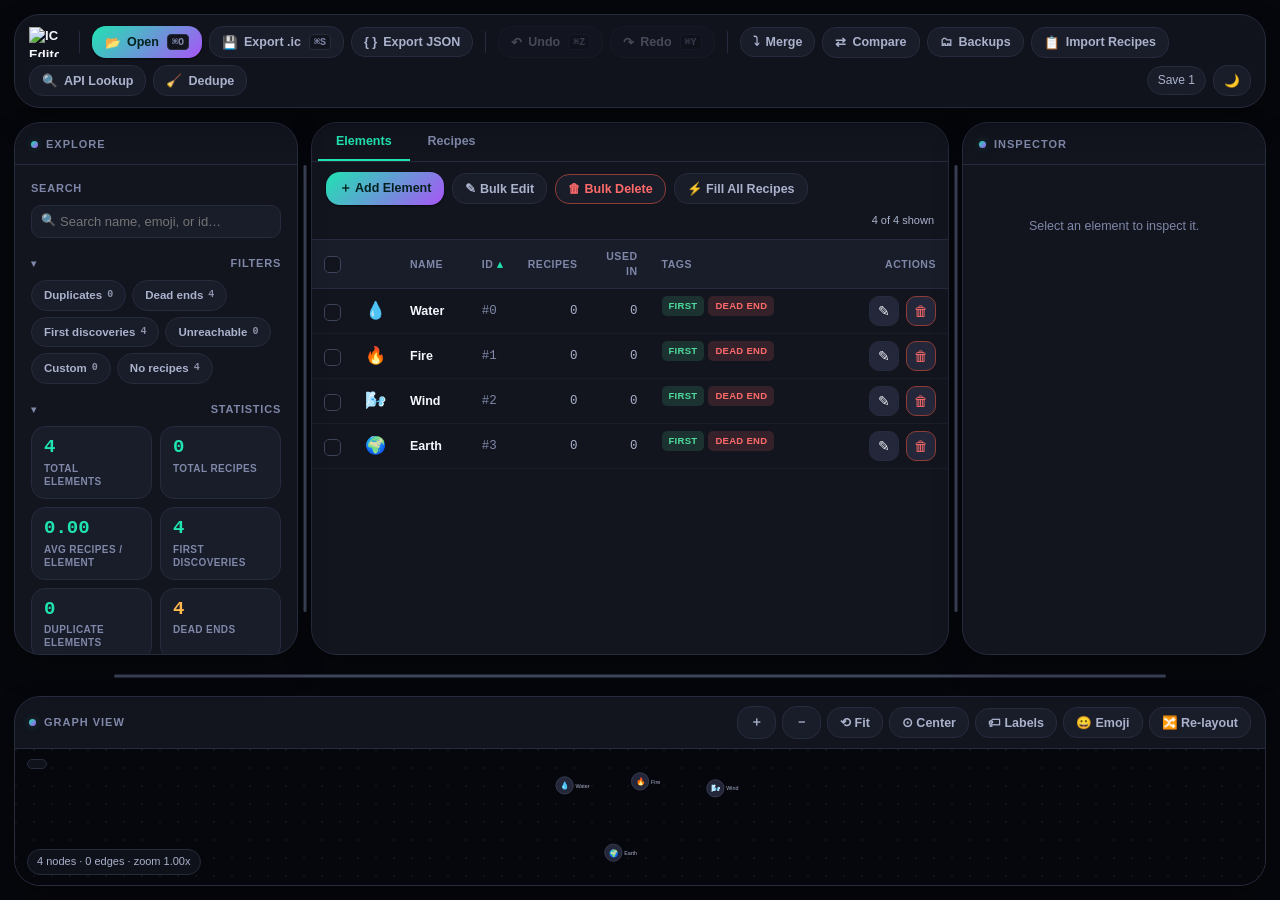
==== commit 6aeb6104: "Rename index.html to index.bc.html" ====
--- a/index.bc.html
+++ b/index.bc.html
@@ -1,4 +1,4 @@
-<!DOCTYPE html><html lang="en"><head><meta charset="UTF-8"><meta name="viewport" content="width=device-width,initial-scale=1"><meta http-equiv="X-UA-Compatible" content="IE=edge"><meta name="color-scheme" content="light dark"><meta name="referrer" content="strict-origin-when-cross-origin"><meta name="format-detection" content="telephone=no"><meta name="rating" content="general"><link rel="apple-touch-icon" sizes="180x180" href="/apple-touch-icon.png"><link rel="icon" type="image/png" sizes="32x32" href="/favicon-32x32.png"><link rel="icon" type="image/png" sizes="16x16" href="/favicon-16x16.png"><link rel="shortcut icon" href="/favicon.ico"><link rel="preload" as="image" href="icon.png" fetchpriority="high"><link rel="preconnect" href="https://infinibrowser-ws-test.vercel.app"><link rel="dns-prefetch" href="https://infinibrowser-ws-test.vercel.app"><link rel="preconnect" href="https://cors.qikseek.qzz.io"><link rel="dns-prefetch" href="https://cors.qikseek.qzz.io"><title>InfiniEdit</title><meta name="description" content="Fast, browser-based Infinite Craft save editor. Edit elements and recipes, analyze saves, visualize dependencies, and look up recipes live."><meta name="keywords" content="Infinite Craft, Infinite Craft save editor, .ic editor, Infinite Craft editor, Infinite Craft tools, save file editor, element editor, recipe editor, InfiniEdit"><meta name="author" content="InfiniEdit"><meta name="application-name" content="InfiniEdit"><meta name="robots" content="index, follow, max-image-preview:large, max-snippet:-1, max-video-preview:-1"><meta name="googlebot" content="index, follow"><link rel="canonical" href="https://infiniedit.qzz.io"><link rel="alternate" hreflang="en" href="https://infiniedit.qzz.io"><link rel="alternate" hreflang="x-default" href="https://infiniedit.qzz.io"><link rel="sitemap" type="application/xml" href="/sitemap.xml"><meta property="og:type" content="website"><meta property="og:url" content="https://infiniedit.qzz.io"><meta property="og:title" content="InfiniEdit"><meta property="og:description" content="Edit, analyze, and visualize Infinite Craft save files directly in your browser, with live recipe lookups. No uploads, no accounts."><meta property="og:image" content="https://infiniedit.qzz.io/icon.png"><meta property="og:image:alt" content="InfiniEdit logo"><meta property="og:image:type" content="image/png"><meta property="og:site_name" content="InfiniEdit"><meta property="og:locale" content="en_US"><meta name="twitter:card" content="summary_large_image"><meta name="twitter:title" content="InfiniEdit"><meta name="twitter:description" content="A fast, private Infinite Craft save editor for .ic files. Edit elements, recipes, analyze saves, look up recipes live, and visualize your discoveries."><meta name="twitter:image" content="https://infiniedit.qzz.io/icon.png"><meta name="twitter:image:alt" content="InfiniEdit logo"><meta name="theme-color" content="#0e9787" media="(prefers-color-scheme: light)"><meta name="theme-color" content="#8A2BE2" media="(prefers-color-scheme: dark)"><meta name="mobile-web-app-capable" content="yes"><meta name="apple-mobile-web-app-capable" content="yes"><meta name="apple-mobile-web-app-status-bar-style" content="black-translucent"><meta name="apple-mobile-web-app-title" content="InfiniEdit"><link rel="manifest" href="manifest.webmanifest"><script type="application/ld+json">{
+<!DOCTYPE html><html lang="en"><head><meta charset="UTF-8"><meta name="viewport" content="width=device-width,initial-scale=1"><meta http-equiv="X-UA-Compatible" content="IE=edge"><meta name="color-scheme" content="light dark"><meta name="referrer" content="strict-origin-when-cross-origin"><meta name="format-detection" content="telephone=no"><meta name="rating" content="general"><link rel="apple-touch-icon" sizes="180x180" href="/apple-touch-icon.png"><link rel="icon" type="image/png" sizes="48x48" href="/favicon-google.png"><link rel="icon" type="image/png" sizes="16x16" href="/favicon-16x16.png"><link rel="shortcut icon" href="/favicon.ico"><link rel="preload" as="image" href="icon.png" fetchpriority="high"><link rel="preconnect" href="https://infinibrowser-ws-test.vercel.app"><link rel="dns-prefetch" href="https://infinibrowser-ws-test.vercel.app"><link rel="preconnect" href="https://cors.qikseek.qzz.io"><link rel="dns-prefetch" href="https://cors.qikseek.qzz.io"><title>InfiniEdit</title><meta name="description" content="Fast, browser-based Infinite Craft save editor. Edit elements and recipes, analyze saves, visualize dependencies, and look up recipes live."><meta name="keywords" content="Infinite Craft, Infinite Craft save editor, .ic editor, Infinite Craft editor, Infinite Craft tools, save file editor, element editor, recipe editor, InfiniEdit"><meta name="author" content="InfiniEdit"><meta name="application-name" content="InfiniEdit"><meta name="robots" content="index, follow, max-image-preview:large, max-snippet:-1, max-video-preview:-1"><meta name="googlebot" content="index, follow"><link rel="canonical" href="https://infiniedit.qzz.io"><link rel="alternate" hreflang="en" href="https://infiniedit.qzz.io"><link rel="alternate" hreflang="x-default" href="https://infiniedit.qzz.io"><link rel="sitemap" type="application/xml" href="/sitemap.xml"><meta property="og:type" content="website"><meta property="og:url" content="https://infiniedit.qzz.io"><meta property="og:title" content="InfiniEdit"><meta property="og:description" content="Edit, analyze, and visualize Infinite Craft save files directly in your browser, with live recipe lookups. No uploads, no accounts."><meta property="og:image" content="https://infiniedit.qzz.io/favicon.png"><meta property="og:image:alt" content="InfiniEdit logo"><meta property="og:image:type" content="image/png"><meta property="og:site_name" content="InfiniEdit"><meta property="og:locale" content="en_US"><meta name="twitter:card" content="summary_large_image"><meta name="twitter:title" content="InfiniEdit"><meta name="twitter:description" content="A fast, private Infinite Craft save editor for .ic files. Edit elements, recipes, analyze saves, look up recipes live, and visualize your discoveries."><meta name="twitter:image" content="https://infiniedit.qzz.io/icon.png"><meta name="twitter:image:alt" content="InfiniEdit logo"><meta name="theme-color" content="#0e9787" media="(prefers-color-scheme: light)"><meta name="theme-color" content="#8A2BE2" media="(prefers-color-scheme: dark)"><meta name="mobile-web-app-capable" content="yes"><meta name="apple-mobile-web-app-capable" content="yes"><meta name="apple-mobile-web-app-status-bar-style" content="black-translucent"><meta name="apple-mobile-web-app-title" content="InfiniEdit"><link rel="manifest" href="manifest.webmanifest"><script type="application/ld+json">{
   "@context": "https://schema.org",
   "@type": "WebApplication",
   "@id": "https://infiniedit.qzz.io/#app",
@@ -39,6 +39,60 @@
   "name": "InfiniEdit",
   "url": "https://infiniedit.qzz.io",
   "inLanguage": "en"
+}</script><script type="application/ld+json">{
+  "@context": "https://schema.org",
+  "@type": "FAQPage",
+  "@id": "https://infiniedit.qzz.io/#faq",
+  "mainEntity": [
+    {
+      "@type": "Question",
+      "name": "What is InfiniEdit?",
+      "acceptedAnswer": {
+        "@type": "Answer",
+        "text": "InfiniEdit is a free, browser-based save editor for Infinite Craft. It lets you edit elements and recipes, analyze a save for issues, visualize element dependencies as a graph, and look up recipes live, all without installing anything."
+      }
+    },
+    {
+      "@type": "Question",
+      "name": "Does InfiniEdit upload my Infinite Craft save file?",
+      "acceptedAnswer": {
+        "@type": "Answer",
+        "text": "No. InfiniEdit runs entirely in your browser and processes your .ic save file locally. Your save is never uploaded to a server or account."
+      }
+    },
+    {
+      "@type": "Question",
+      "name": "What file formats does InfiniEdit support?",
+      "acceptedAnswer": {
+        "@type": "Answer",
+        "text": "InfiniEdit opens and exports Infinite Craft .ic save files, and can also export your save data as JSON."
+      }
+    },
+    {
+      "@type": "Question",
+      "name": "Is InfiniEdit free to use?",
+      "acceptedAnswer": {
+        "@type": "Answer",
+        "text": "Yes. InfiniEdit is completely free and requires no account or sign-up."
+      }
+    },
+    {
+      "@type": "Question",
+      "name": "Is InfiniEdit affiliated with Infinite Craft?",
+      "acceptedAnswer": {
+        "@type": "Answer",
+        "text": "No. InfiniEdit is an unofficial, fan-made project and is not affiliated with, endorsed by, or associated with Infinite Craft or its creators."
+      }
+    },
+    {
+      "@type": "Question",
+      "name": "What can I do with InfiniEdit besides editing elements?",
+      "acceptedAnswer": {
+        "@type": "Answer",
+        "text": "Beyond adding, editing, and deleting elements and recipes, InfiniEdit can analyze a save for duplicate recipes, dead ends, and unreachable elements, merge or compare two saves, deduplicate elements, import pasted recipes, and look up elements live via the InfiniBrowser API."
+      }
+    }
+  ]
 }</script><style>/* =============================================================
    INFINIEDIT — DESIGN SYSTEM
    All original selectors are preserved 1:1 so existing JS
@@ -52,7 +106,7 @@
   --bg-0:#06070c;--bg-1:#12141e;--bg-2:#191c29;--bg-3:#232739;--bg-4:#2f3448;
   --border:#262b3d;--border-light:#3d4358;
   /* --- text --- */
-  --text-0:#f6f7fc;--text-1:#aab2cc;--text-2:#6d7694;
+  --text-0:#f6f7fc;--text-1:#aab2cc;--text-2:#7f88a8;
   /* --- accent --- */
   --accent:#20e3b2;--accent-2:#a855f7;--accent-dim:#189d7c;
   --accent-glow:rgba(32,227,178,.24);--accent-2-glow:rgba(168,85,247,.24);
@@ -79,7 +133,7 @@
 body.light-theme{
   --bg-0:#f6f7fb;--bg-1:#ffffff;--bg-2:#eef1f7;--bg-3:#e3e8f1;--bg-4:#d3dae7;
   --border:#dee3ee;--border-light:#c4cddc;
-  --text-0:#141826;--text-1:#4a5268;--text-2:#7c869e;
+  --text-0:#141826;--text-1:#4a5268;--text-2:#616b85;
   --accent:#0aa88f;--accent-2:#8b3ff0;--accent-dim:#088873;
   --accent-glow:rgba(10,168,143,.16);--accent-2-glow:rgba(139,63,240,.16);
   --danger:#d6473d;--danger-dim:#a8362d;--warn:#a97209;--good:#1f9d63;
@@ -125,6 +179,10 @@
   text-decoration:none;font-weight:600;font-size:14px;
 }
 .skip-link:focus{left:0;}
+.sr-only{
+  position:absolute;width:1px;height:1px;padding:0;margin:-1px;overflow:hidden;
+  clip:rect(0,0,0,0);white-space:nowrap;border:0;
+}
 
 /* --- toolbar --- */
 #toolbar{
@@ -591,6 +649,8 @@
 .omenu-item{background:0 0;border:none;color:var(--text-1);text-align:left;padding:11px 11px;border-radius:var(--rad-sm);font-size:13px;font-weight:600;cursor:pointer;white-space:nowrap;transition:background .12s var(--ease),color .12s var(--ease);min-height:var(--tap);display:flex;align-items:center}
 .omenu-item:hover{background:var(--bg-3);color:var(--text-0)}
 .omenu-item:active{background:var(--bg-4)}
+.omenu-item.active{background:var(--accent-gradient);color:#04221d;box-shadow:0 0 0 4px var(--accent-glow),var(--shadow-sm)}
+.omenu-item.active:hover{filter:brightness(1.08)}
 
 @media (max-width:1080px){.overflow-item{display:none!important}.overflow-wrap{display:inline-flex}}
 @media (min-width:1081px){.overflow-wrap{display:none}}
@@ -670,7 +730,17 @@
 body.lowend #graphpanel,body.lowend #graph-resizer{display:none!important}
 </style></head><body>
 <a href="#bottomsplit" class="skip-link">Skip to content</a>
+<noscript>
+  <div style="max-width:640px;margin:40px auto;padding:24px;font-family:sans-serif;line-height:1.5;">
+    <h1>InfiniEdit — Infinite Craft Save Editor</h1>
+    <p>InfiniEdit is a free, browser-based save editor for Infinite Craft. Edit elements and recipes, analyze saves, visualize dependencies, and look up recipes live. Everything runs locally in your browser — your save files are never uploaded anywhere.</p>
+    <p>This app requires JavaScript to run. Please enable JavaScript to use InfiniEdit.</p>
+    <p>InfiniEdit is an unofficial fan-made project and is not affiliated with, endorsed by, or associated with Infinite Craft or its creators.</p>
+  </div>
+</noscript>
 <div id="app">
+  <h1 class="sr-only">InfiniEdit — Infinite Craft Save Editor</h1>
+  <p class="sr-only">InfiniEdit is a free, browser-based save editor for Infinite Craft .ic save files. Edit elements and recipes, analyze saves for duplicates and dead ends, visualize element dependencies as a graph, and look up recipes live via the InfiniBrowser API — all locally in your browser, with no uploads and no account required.</p>
 
   <!-- ============================= TOOLBAR ============================= -->
   <nav id="toolbar" aria-label="Editor toolbar">
@@ -710,6 +780,7 @@
     <div class="overflow-wrap">
       <button class="tbtn icon-only" id="btn-more" title="More actions" aria-label="More actions">⋯</button>
       <div class="overflow-menu" id="overflow-menu">
+        <button class="omenu-item" id="omenu-lowend" data-forward="btn-lowend">🐢 Low-end mode</button>
         <button class="omenu-item" data-forward="btn-export-json">{ } Export JSON</button>
         <button class="omenu-item" data-forward="btn-merge">⤵ Merge</button>
         <button class="omenu-item" data-forward="btn-compare">⇄ Compare</button>
@@ -717,14 +788,15 @@
         <button class="omenu-item" data-forward="btn-import-recipes">📋 Import Recipes</button>
         <button class="omenu-item" data-forward="btn-api-lookup">🔍 API Lookup</button>
         <button class="omenu-item" data-forward="btn-dedupe">🧹 Dedupe</button>
+        <button class="omenu-item" data-forward="btn-about">❔ About</button>
       </div>
     </div>
 
     <!-- view / preference controls -->
     <button class="tbtn icon-only" id="btn-darkmode" title="Toggle theme">🌙</button>
-    <button class="tbtn icon-only" id="btn-lowend" title="Low-end mode (disable graph)" aria-label="Toggle low-end mode">🐢</button>
+    <button class="tbtn icon-only" id="btn-lowend" title="Low-end mode (disable graph)" aria-label="Toggle low-end mode" style="display:none">🐢</button>
     <button class="tbtn icon-only" id="btn-mobile-inspector" title="Inspector panel" aria-label="Open inspector panel">ℹ</button>
-    <button class="tbtn icon-only" id="btn-about" title="About InfiniEdit" aria-label="About InfiniEdit">❔</button>
+    <button class="tbtn icon-only" id="btn-about" title="About InfiniEdit" aria-label="About InfiniEdit" style="display:none">❔</button>
   </nav>
 
   <div id="mobile-backdrop"></div>
@@ -3660,6 +3732,8 @@
   const btn = document.getElementById("btn-lowend");
   btn.classList.toggle("primary", state.lowEndMode);
   btn.title = state.lowEndMode ? "Low-end mode is ON (graph disabled) — click to re-enable graph" : "Low-end mode (disable graph)";
+  const omenuBtn = document.getElementById("omenu-lowend");
+  if(omenuBtn) omenuBtn.classList.toggle("active", state.lowEndMode);
   localStorage.setItem(LS_LOWEND, state.lowEndMode ? "1" : "0");
   if(state.lowEndMode){
     // free up memory/DOM held by the graph since it's no longer shown
@@ -3708,8 +3782,13 @@
   openModal({
     title: "About InfiniEdit",
     bodyHtml: `
-      <p>InfiniEdit is a free, browser-based save editor for <strong>Infinite Craft</strong>. Everything runs locally in your browser — your save files are never uploaded anywhere.</p>
+      <p>InfiniEdit is a free, browser-based save editor for <strong>Infinite Craft</strong>. Edit elements and recipes, analyze saves, visualize dependencies, and look up recipes live. Everything runs locally in your browser — your save files are never uploaded anywhere.</p>
       <p class="small muted" style="margin-top:12px;">InfiniEdit is an unofficial fan-made project and is not affiliated with, endorsed by, or associated with Infinite Craft or its creators.</p>
+      <div style="margin-top:16px;">
+        <p><strong>What file formats does it support?</strong><br>Opens and exports .ic save files, and can export your save data as JSON.</p>
+        <p><strong>Is it free?</strong><br>Yes — completely free, no account or sign-up required.</p>
+        <p><strong>What else can it do?</strong><br>Analyze a save for duplicate recipes, dead ends, and unreachable elements; merge or compare two saves; deduplicate elements; import pasted recipes; and look up elements live via the InfiniBrowser API.</p>
+      </div>
       <div style="margin-top:16px;display:flex;flex-direction:column;gap:8px;">
         <a href="https://github.com/QikSeekDev/InfiniEdit" target="_blank" rel="noopener">🔗 Source code on GitHub</a>
         <a href="https://github.com/QikSeekDev/InfiniEdit/issues" target="_blank" rel="noopener">🐛 Report a bug / request a feature</a>
@@ -3914,6 +3993,8 @@
   const lowendBtn = document.getElementById("btn-lowend");
   lowendBtn.classList.toggle("primary", state.lowEndMode);
   lowendBtn.title = state.lowEndMode ? "Low-end mode is ON (graph disabled) — click to re-enable graph" : "Low-end mode (disable graph)";
+  const omenuLowendBtn = document.getElementById("omenu-lowend");
+  if(omenuLowendBtn) omenuLowendBtn.classList.toggle("active", state.lowEndMode);
 
   const auto = loadAutosave();
   if(auto && auto.items){
@@ -3935,4 +4016,248 @@
   });
 })();
 
+/* =========================================================================
+   WEBMCP — expose editor actions as tools for AI agents
+   Spec: https://webmachinelearning.github.io/webmcp/
+   Uses document.modelContext.registerTool() (current spec API). Runs inside
+   this file's outer IIFE so it can close over `state` and the editor's
+   internal helper functions without polluting the global scope.
+   ========================================================================= */
+(function registerWebMcpTools(){
+  // Chrome originally shipped WebMCP on navigator.modelContext (Feb 2026).
+  // The spec later moved it to document.modelContext. Chrome now deprecates
+  // navigator.modelContext in favor of document.modelContext but keeps it as
+  // a backward-compat alias during the transition. Some external scanners
+  // (e.g. Cloudflare's isitagentready.com, as of this writing) still check
+  // navigator.modelContext specifically. Check both, prefer the spec-current one.
+  const mc = document.modelContext || navigator.modelContext;
+  if(!mc){
+    // WebMCP not supported in this browser — no-op.
+    return;
+  }
+
+  function requireSave(){
+    if(!state.save) throw new Error("No save is currently loaded in the editor.");
+    return state.save;
+  }
+
+  function findElementByNameOrId(query){
+    const save = requireSave();
+    if(typeof query === "number" || /^\d+$/.test(String(query))){
+      const id = parseInt(query, 10);
+      const byId = itemsById(save);
+      if(byId.has(id)) return byId.get(id);
+    }
+    const lower = String(query).trim().toLowerCase();
+    return save.items.find(it => it.text.toLowerCase() === lower)
+        || save.items.find(it => it.text.toLowerCase().includes(lower));
+  }
+
+  mc.registerTool({
+    name: "get_save_summary",
+    title: "Get save summary",
+    description: "Returns high-level stats about the currently loaded Infinite Craft save: save name, element count, recipe count, and discovery count. Use this first to understand what's loaded before calling other tools.",
+    inputSchema: { type: "object", properties: {} },
+    annotations: { readOnlyHint: true },
+    execute: async () => {
+      const save = requireSave();
+      const recipeCount = save.items.reduce((n, it) => n + (it.recipes ? it.recipes.length : 0), 0);
+      const discoveredCount = save.items.filter(it => it.discovery === 1).length;
+      return {
+        name: save.name,
+        elementCount: save.items.length,
+        recipeCount,
+        discoveredCount
+      };
+    }
+  });
+
+  mc.registerTool({
+    name: "search_elements",
+    title: "Search elements",
+    description: "Searches the currently loaded save for elements whose name contains the given text (case-insensitive). Returns matching elements with id, name, and emoji. Use this to find an element's id before editing or referencing it in a recipe.",
+    inputSchema: {
+      type: "object",
+      properties: {
+        query: { type: "string", description: "Substring to search for in element names. Empty string returns all elements (capped at 'limit')." },
+        limit: { type: "number", description: "Maximum number of results to return. Defaults to 25." }
+      },
+      required: ["query"]
+    },
+    annotations: { readOnlyHint: true },
+    execute: async ({ query, limit }) => {
+      const save = requireSave();
+      const cap = Number.isFinite(limit) ? limit : 25;
+      const q = (query || "").trim().toLowerCase();
+      const matches = save.items.filter(it => it.text.toLowerCase().includes(q));
+      return {
+        total: matches.length,
+        results: matches.slice(0, cap).map(it => ({ id: it.id, name: it.text, emoji: it.emoji, discovered: it.discovery === 1 }))
+      };
+    }
+  });
+
+  mc.registerTool({
+    name: "get_element",
+    title: "Get element details",
+    description: "Returns full details for one element: its recipes (ingredient pairs that produce it), and which other elements use it as an ingredient.",
+    inputSchema: {
+      type: "object",
+      properties: {
+        element: { type: "string", description: "Element name (case-insensitive) or numeric id." }
+      },
+      required: ["element"]
+    },
+    annotations: { readOnlyHint: true },
+    execute: async ({ element }) => {
+      const save = requireSave();
+      const item = findElementByNameOrId(element);
+      if(!item) throw new Error(`No element found matching "${element}".`);
+      const byId = itemsById(save);
+      const recipes = (item.recipes || []).map(([a, b]) => ({
+        a: byId.get(a) ? byId.get(a).text : a,
+        b: byId.get(b) ? byId.get(b).text : b
+      }));
+      const usedIn = save.items
+        .filter(it => (it.recipes || []).some(r => r.includes(item.id)))
+        .map(it => it.text);
+      return {
+        id: item.id,
+        name: item.text,
+        emoji: item.emoji,
+        discovered: item.discovery === 1,
+        recipes,
+        usedIn
+      };
+    }
+  });
+
+  mc.registerTool({
+    name: "add_element",
+    title: "Add element",
+    description: "Adds a new element to the currently loaded save. Does not fetch recipe data from InfiniBrowser — use add_recipe separately if you know the ingredients.",
+    inputSchema: {
+      type: "object",
+      properties: {
+        name: { type: "string", description: "Name of the new element." },
+        emoji: { type: "string", description: "Emoji to represent the element. Defaults to ❓ if omitted." },
+        firstDiscovery: { type: "boolean", description: "Mark this element as a first discovery. Defaults to false." }
+      },
+      required: ["name"]
+    },
+    annotations: { readOnlyHint: false },
+    execute: async ({ name, emoji, firstDiscovery }) => {
+      const save = requireSave();
+      const trimmed = (name || "").trim();
+      if(!trimmed) throw new Error("Element name is required.");
+      if(save.items.some(it => it.text.toLowerCase() === trimmed.toLowerCase())){
+        throw new Error(`An element named "${trimmed}" already exists.`);
+      }
+      const id = nextFreeId(save);
+      pushHistory();
+      const newItem = { id, text: trimmed, emoji: (emoji || "").trim() || "❓", recipes: [] };
+      if(firstDiscovery) setDiscoveryFlag(newItem, true);
+      save.items.push(newItem);
+      commit();
+      fullRender();
+      toast("Added " + trimmed, "success");
+      return { id, name: trimmed, emoji: newItem.emoji };
+    }
+  });
+
+  mc.registerTool({
+    name: "add_recipe",
+    title: "Add recipe",
+    description: "Adds a recipe to the save: combining ingredientA and ingredientB produces result. All three elements must already exist in the save (use add_element first if needed, or search_elements to confirm they exist).",
+    inputSchema: {
+      type: "object",
+      properties: {
+        ingredientA: { type: "string", description: "Name or id of the first ingredient." },
+        ingredientB: { type: "string", description: "Name or id of the second ingredient." },
+        result: { type: "string", description: "Name or id of the resulting element." }
+      },
+      required: ["ingredientA", "ingredientB", "result"]
+    },
+    annotations: { readOnlyHint: false },
+    execute: async ({ ingredientA, ingredientB, result }) => {
+      const save = requireSave();
+      const a = findElementByNameOrId(ingredientA);
+      const b = findElementByNameOrId(ingredientB);
+      const r = findElementByNameOrId(result);
+      if(!a) throw new Error(`Ingredient "${ingredientA}" not found.`);
+      if(!b) throw new Error(`Ingredient "${ingredientB}" not found.`);
+      if(!r) throw new Error(`Result element "${result}" not found.`);
+      pushHistory();
+      if(!r.recipes) r.recipes = [];
+      r.recipes.push([a.id, b.id]);
+      commit();
+      fullRender();
+      toast("Recipe added", "success");
+      return { result: r.text, ingredientA: a.text, ingredientB: b.text };
+    }
+  });
+
+  mc.registerTool({
+    name: "delete_element",
+    title: "Delete element",
+    description: "Deletes an element from the save by name or id. This also removes any recipes that reference it as an ingredient. This is a destructive action — confirm with the user before calling this unless they explicitly asked to delete the element.",
+    inputSchema: {
+      type: "object",
+      properties: {
+        element: { type: "string", description: "Element name (case-insensitive) or numeric id to delete." }
+      },
+      required: ["element"]
+    },
+    annotations: { readOnlyHint: false },
+    execute: async ({ element }) => {
+      const save = requireSave();
+      const item = findElementByNameOrId(element);
+      if(!item) throw new Error(`No element found matching "${element}".`);
+      // Note: deleteElement() (the UI function) only opens a confirmation modal.
+      // We replicate its actual deletion logic here so this tool completes
+      // synchronously instead of leaving an unattended dialog open.
+      pushHistory();
+      save.items = save.items.filter(x => x.id !== item.id);
+      if(state.selectedId === item.id) state.selectedId = null;
+      commit();
+      fullRender();
+      toast("Deleted " + item.text, "success");
+      return { deleted: item.text, id: item.id };
+    }
+  });
+
+  mc.registerTool({
+    name: "analyze_save",
+    title: "Analyze save",
+    description: "Runs the save analyzer and returns counts of duplicate recipes, dead-end elements, unreachable elements, and elements with missing dependencies.",
+    inputSchema: { type: "object", properties: {} },
+    annotations: { readOnlyHint: true },
+    execute: async () => {
+      const save = requireSave();
+      const result = analyze(save);
+      return {
+        duplicateNameElements: (result.duplicates || []).length,
+        deadEnds: (result.deadEnds || []).length,
+        unreachable: (result.unreachable || []).length,
+        missingDependencies: (result.missingDeps || []).length,
+        totalElements: result.totalElements,
+        totalRecipes: result.totalRecipes
+      };
+    }
+  });
+
+  mc.registerTool({
+    name: "export_save",
+    title: "Export save file",
+    description: "Exports the currently loaded save as a downloadable .ic file, same as clicking the export button in the UI. Triggers a browser file download.",
+    inputSchema: { type: "object", properties: {} },
+    annotations: { readOnlyHint: false },
+    execute: async () => {
+      requireSave();
+      await exportIc();
+      return { status: "exported" };
+    }
+  });
+})();
+
 })();</script><script>window.si=window.si||function(){(window.siq=window.siq||[]).push(arguments);};</script><script defer src="/_vercel/speed-insights/script.js"></script></body></html>
